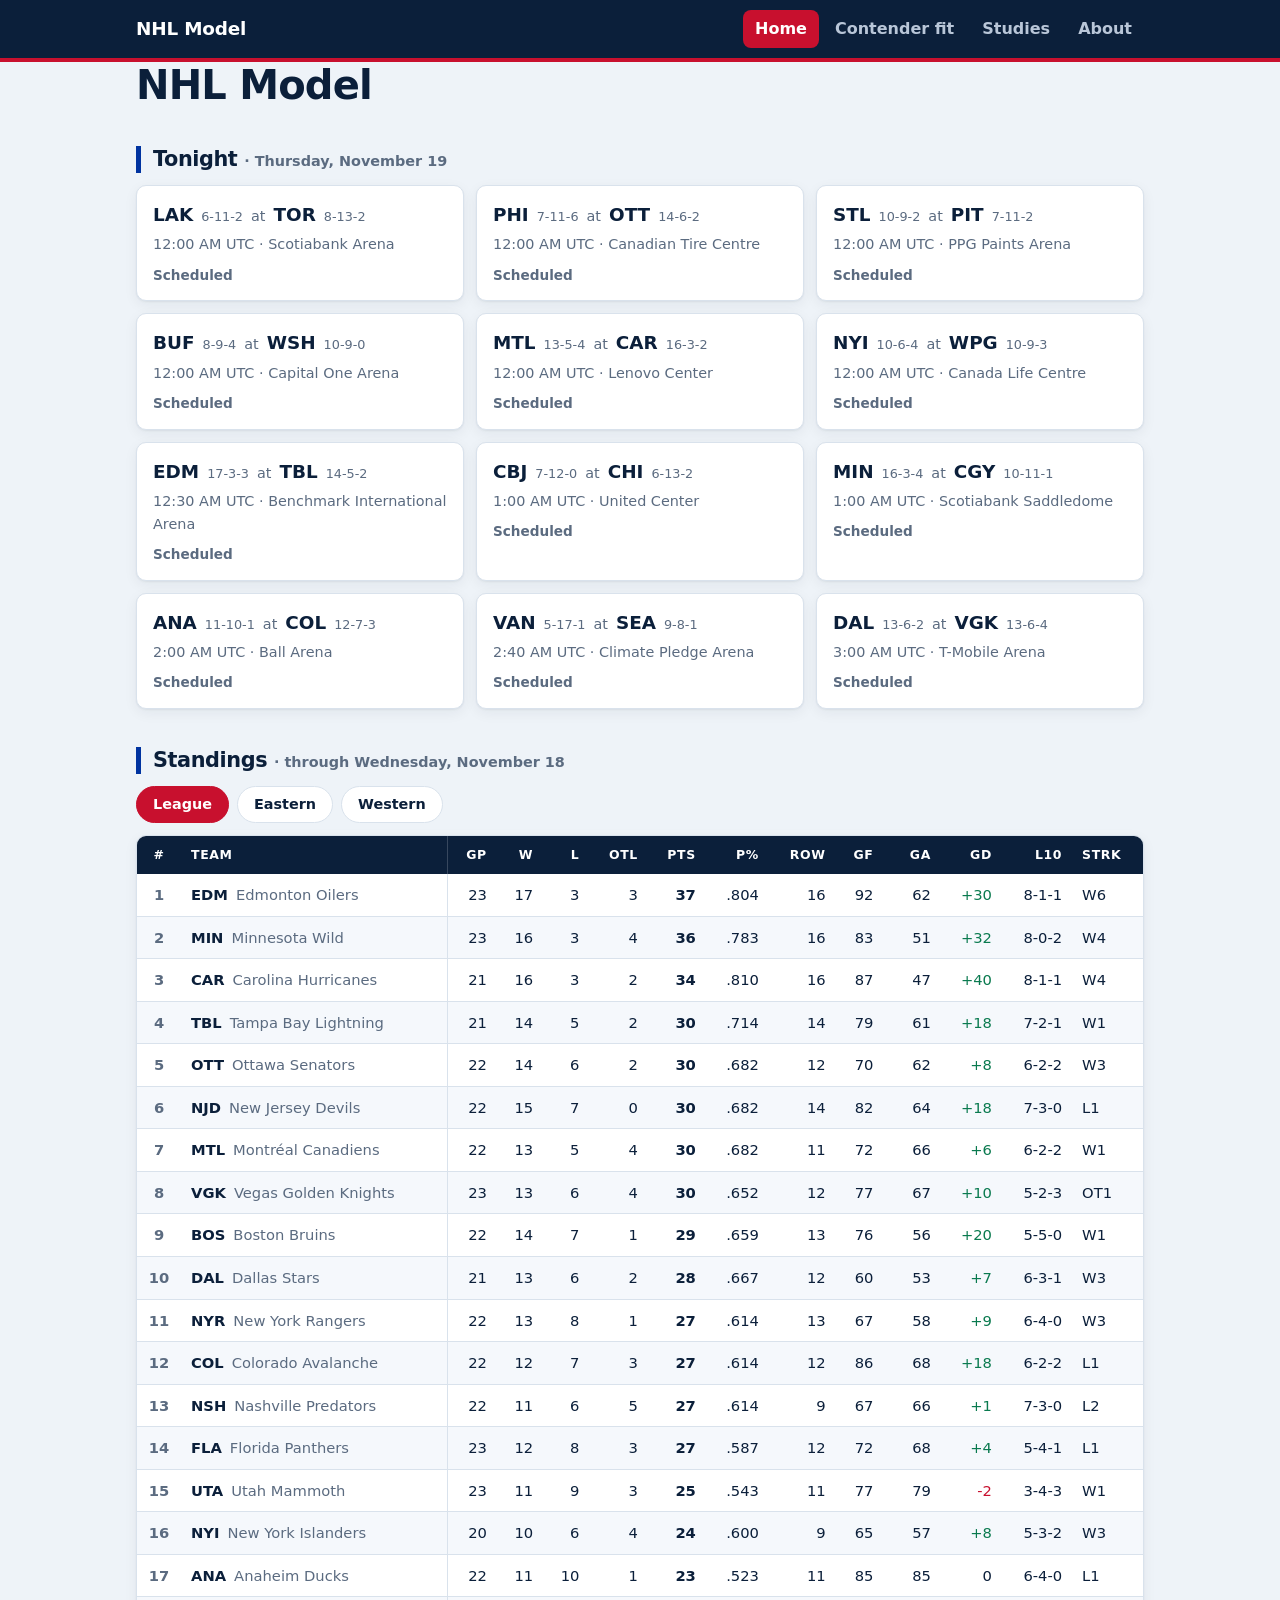
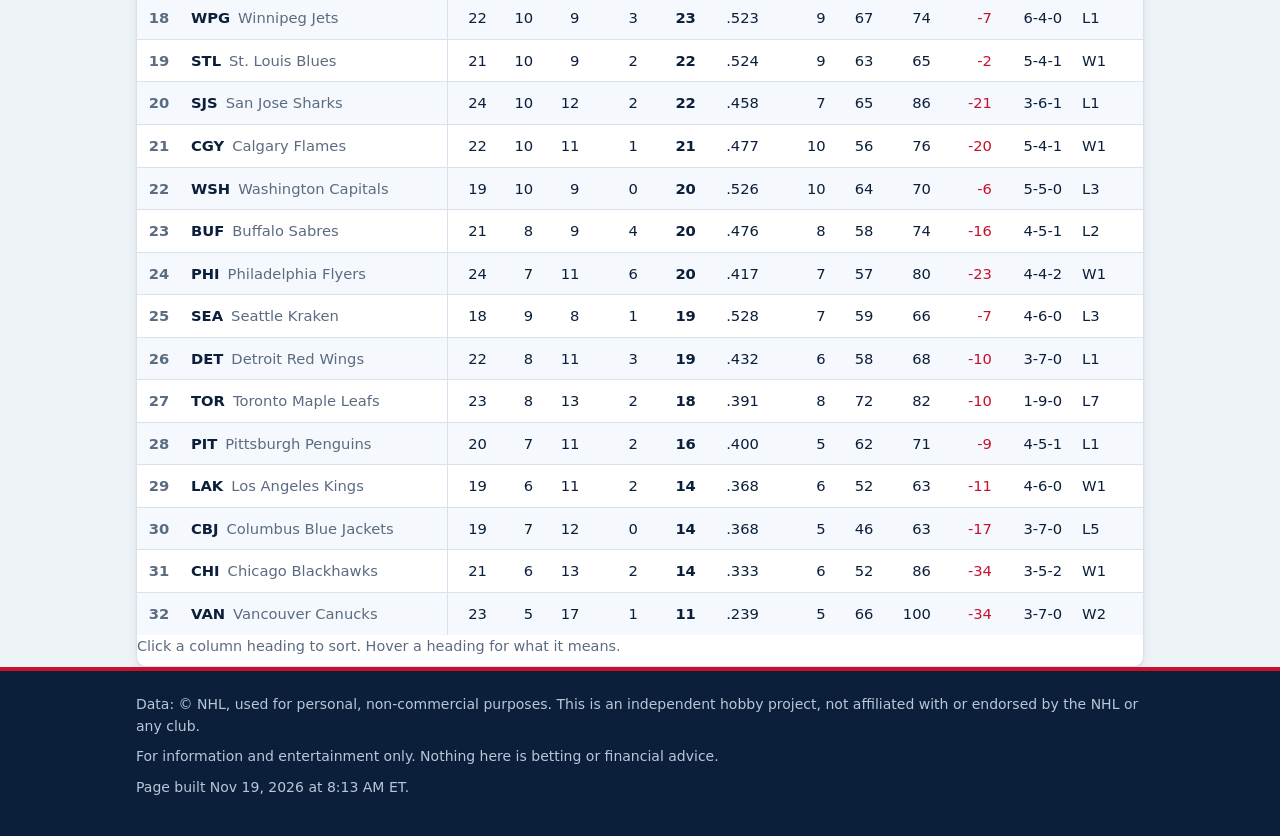
==== docs/index.html @ 43324e21 "Daily update 2026-11-19: standings, games, contender fit and breakouts" ====
<!doctype html>
<html lang="en">
<head>
<meta charset="utf-8">
<meta name="viewport" content="width=device-width, initial-scale=1">
<meta name="theme-color" content="#0b1f3a">
<meta name="color-scheme" content="light">
<title>NHL Model</title>
<meta name="description" content="Independent hockey analytics: who is really good, who is likely to miss the playoffs, and how teams change over a season.">
<link rel="icon" href="data:image/svg+xml,<svg xmlns='http://www.w3.org/2000/svg' viewBox='0 0 100 100'><text y='.9em' font-size='90'>🏒</text></svg>">
<link rel="stylesheet" href="style.css?v=53537484">
</head>
<body>
<header class="site-header">
  <div class="wrap">
    <a class="brand" href="index.html">NHL Model</a>
    <nav><a href="index.html" aria-current="page">Home</a><a href="contender-fit.html">Contender fit</a><a href="studies.html">Studies</a><a href="about.html">About</a></nav>
  </div>
</header>
<main class="wrap">

<h1>NHL Model</h1>

<h2>Tonight <span class="note">&middot; Thursday, November 19</span></h2>
<ul class="games">
    <li class="game">
      <div class="matchup">
        <span>LAK</span> <span class="rec">6-11-2</span>
        <span class="at">at</span>
        <span>TOR</span> <span class="rec">8-13-2</span>
      </div>
      <div class="meta"><time datetime="2026-11-20T00:00:00Z" data-local>7:00 PM ET</time> &middot; Scotiabank Arena</div>
      <div class="status">Scheduled</div>
    </li>
    <li class="game">
      <div class="matchup">
        <span>PHI</span> <span class="rec">7-11-6</span>
        <span class="at">at</span>
        <span>OTT</span> <span class="rec">14-6-2</span>
      </div>
      <div class="meta"><time datetime="2026-11-20T00:00:00Z" data-local>7:00 PM ET</time> &middot; Canadian Tire Centre</div>
      <div class="status">Scheduled</div>
    </li>
    <li class="game">
      <div class="matchup">
        <span>STL</span> <span class="rec">10-9-2</span>
        <span class="at">at</span>
        <span>PIT</span> <span class="rec">7-11-2</span>
      </div>
      <div class="meta"><time datetime="2026-11-20T00:00:00Z" data-local>7:00 PM ET</time> &middot; PPG Paints Arena</div>
      <div class="status">Scheduled</div>
    </li>
    <li class="game">
      <div class="matchup">
        <span>BUF</span> <span class="rec">8-9-4</span>
        <span class="at">at</span>
        <span>WSH</span> <span class="rec">10-9-0</span>
      </div>
      <div class="meta"><time datetime="2026-11-20T00:00:00Z" data-local>7:00 PM ET</time> &middot; Capital One Arena</div>
      <div class="status">Scheduled</div>
    </li>
    <li class="game">
      <div class="matchup">
        <span>MTL</span> <span class="rec">13-5-4</span>
        <span class="at">at</span>
        <span>CAR</span> <span class="rec">16-3-2</span>
      </div>
      <div class="meta"><time datetime="2026-11-20T00:00:00Z" data-local>7:00 PM ET</time> &middot; Lenovo Center</div>
      <div class="status">Scheduled</div>
    </li>
    <li class="game">
      <div class="matchup">
        <span>NYI</span> <span class="rec">10-6-4</span>
        <span class="at">at</span>
        <span>WPG</span> <span class="rec">10-9-3</span>
      </div>
      <div class="meta"><time datetime="2026-11-20T00:00:00Z" data-local>7:00 PM ET</time> &middot; Canada Life Centre</div>
      <div class="status">Scheduled</div>
    </li>
    <li class="game">
      <div class="matchup">
        <span>EDM</span> <span class="rec">17-3-3</span>
        <span class="at">at</span>
        <span>TBL</span> <span class="rec">14-5-2</span>
      </div>
      <div class="meta"><time datetime="2026-11-20T00:30:00Z" data-local>7:30 PM ET</time> &middot; Benchmark International Arena</div>
      <div class="status">Scheduled</div>
    </li>
    <li class="game">
      <div class="matchup">
        <span>CBJ</span> <span class="rec">7-12-0</span>
        <span class="at">at</span>
        <span>CHI</span> <span class="rec">6-13-2</span>
      </div>
      <div class="meta"><time datetime="2026-11-20T01:00:00Z" data-local>8:00 PM ET</time> &middot; United Center</div>
      <div class="status">Scheduled</div>
    </li>
    <li class="game">
      <div class="matchup">
        <span>MIN</span> <span class="rec">16-3-4</span>
        <span class="at">at</span>
        <span>CGY</span> <span class="rec">10-11-1</span>
      </div>
      <div class="meta"><time datetime="2026-11-20T01:00:00Z" data-local>8:00 PM ET</time> &middot; Scotiabank Saddledome</div>
      <div class="status">Scheduled</div>
    </li>
    <li class="game">
      <div class="matchup">
        <span>ANA</span> <span class="rec">11-10-1</span>
        <span class="at">at</span>
        <span>COL</span> <span class="rec">12-7-3</span>
      </div>
      <div class="meta"><time datetime="2026-11-20T02:00:00Z" data-local>9:00 PM ET</time> &middot; Ball Arena</div>
      <div class="status">Scheduled</div>
    </li>
    <li class="game">
      <div class="matchup">
        <span>VAN</span> <span class="rec">5-17-1</span>
        <span class="at">at</span>
        <span>SEA</span> <span class="rec">9-8-1</span>
      </div>
      <div class="meta"><time datetime="2026-11-20T02:40:00Z" data-local>9:40 PM ET</time> &middot; Climate Pledge Arena</div>
      <div class="status">Scheduled</div>
    </li>
    <li class="game">
      <div class="matchup">
        <span>DAL</span> <span class="rec">13-6-2</span>
        <span class="at">at</span>
        <span>VGK</span> <span class="rec">13-6-4</span>
      </div>
      <div class="meta"><time datetime="2026-11-20T03:00:00Z" data-local>10:00 PM ET</time> &middot; T-Mobile Arena</div>
      <div class="status">Scheduled</div>
    </li>
</ul>

<h2>Standings <span class="note">&middot; through Wednesday, November 18</span></h2>
<div class="chips" data-filter-group="standings" role="group" aria-label="Filter standings">
  <button type="button" data-filter="all" aria-pressed="true">League</button>
  <button type="button" data-filter="Eastern" aria-pressed="false">Eastern</button>
  <button type="button" data-filter="Western" aria-pressed="false">Western</button>
</div>
<div class="table-wrap">
<table class="sortable ranked" id="standings">
<caption class="note" style="text-align:left;padding:0 0 8px;caption-side:bottom">Click a column heading to sort. Hover a heading for what it means.</caption>
<thead><tr><th class="" data-sort="num" data-first="ascending" title="Rank in the league (by points)" scope="col"><button type="button">#</button></th><th class="left" data-sort="text" data-first="ascending" title="Team" scope="col"><button type="button">Team</button></th><th class="" data-sort="num" title="Games played" scope="col"><button type="button">GP</button></th><th class="" data-sort="num" title="Wins" scope="col"><button type="button">W</button></th><th class="" data-sort="num" title="Regulation losses" scope="col"><button type="button">L</button></th><th class="" data-sort="num" title="Overtime / shootout losses" scope="col"><button type="button">OTL</button></th><th class="" data-sort="num" title="Points" scope="col"><button type="button">PTS</button></th><th class="" data-sort="num" title="Points percentage: points won out of points available" scope="col"><button type="button">P%</button></th><th class="" data-sort="num" title="Regulation + overtime wins (first tiebreaker after points)" scope="col"><button type="button">ROW</button></th><th class="" data-sort="num" title="Goals for" scope="col"><button type="button">GF</button></th><th class="" data-sort="num" data-first="ascending" title="Goals against" scope="col"><button type="button">GA</button></th><th class="" data-sort="num" title="Goal difference" scope="col"><button type="button">GD</button></th><th class="" data-sort="num" title="Record in the last 10 games (W-L-OTL)" scope="col"><button type="button">L10</button></th><th class="left" data-sort="text" title="Current streak (W = winning, L = losing, OTL = overtime losses)" scope="col"><button type="button">STRK</button></th></tr></thead>
<tbody>
<tr data-conf="Western"><td data-v="1">1</td><td class="team left" data-v="Edmonton Oilers">EDM<span class="full">Edmonton Oilers</span></td><td data-v="23">23</td><td data-v="17">17</td><td data-v="3">3</td><td data-v="3">3</td><td class="pts" data-v="37">37</td><td data-v="0.804">.804</td><td data-v="16">16</td><td data-v="92">92</td><td data-v="62">62</td><td class="pos" data-v="30">+30</td><td data-v="8">8-1-1</td><td class="left" data-v="">W6</td></tr>
<tr data-conf="Western"><td data-v="2">2</td><td class="team left" data-v="Minnesota Wild">MIN<span class="full">Minnesota Wild</span></td><td data-v="23">23</td><td data-v="16">16</td><td data-v="3">3</td><td data-v="4">4</td><td class="pts" data-v="36">36</td><td data-v="0.783">.783</td><td data-v="16">16</td><td data-v="83">83</td><td data-v="51">51</td><td class="pos" data-v="32">+32</td><td data-v="8">8-0-2</td><td class="left" data-v="">W4</td></tr>
<tr data-conf="Eastern"><td data-v="3">3</td><td class="team left" data-v="Carolina Hurricanes">CAR<span class="full">Carolina Hurricanes</span></td><td data-v="21">21</td><td data-v="16">16</td><td data-v="3">3</td><td data-v="2">2</td><td class="pts" data-v="34">34</td><td data-v="0.81">.810</td><td data-v="16">16</td><td data-v="87">87</td><td data-v="47">47</td><td class="pos" data-v="40">+40</td><td data-v="8">8-1-1</td><td class="left" data-v="">W4</td></tr>
<tr data-conf="Eastern"><td data-v="4">4</td><td class="team left" data-v="Tampa Bay Lightning">TBL<span class="full">Tampa Bay Lightning</span></td><td data-v="21">21</td><td data-v="14">14</td><td data-v="5">5</td><td data-v="2">2</td><td class="pts" data-v="30">30</td><td data-v="0.714">.714</td><td data-v="14">14</td><td data-v="79">79</td><td data-v="61">61</td><td class="pos" data-v="18">+18</td><td data-v="7">7-2-1</td><td class="left" data-v="">W1</td></tr>
<tr data-conf="Eastern"><td data-v="5">5</td><td class="team left" data-v="Ottawa Senators">OTT<span class="full">Ottawa Senators</span></td><td data-v="22">22</td><td data-v="14">14</td><td data-v="6">6</td><td data-v="2">2</td><td class="pts" data-v="30">30</td><td data-v="0.682">.682</td><td data-v="12">12</td><td data-v="70">70</td><td data-v="62">62</td><td class="pos" data-v="8">+8</td><td data-v="6">6-2-2</td><td class="left" data-v="">W3</td></tr>
<tr data-conf="Eastern"><td data-v="6">6</td><td class="team left" data-v="New Jersey Devils">NJD<span class="full">New Jersey Devils</span></td><td data-v="22">22</td><td data-v="15">15</td><td data-v="7">7</td><td data-v="0">0</td><td class="pts" data-v="30">30</td><td data-v="0.682">.682</td><td data-v="14">14</td><td data-v="82">82</td><td data-v="64">64</td><td class="pos" data-v="18">+18</td><td data-v="7">7-3-0</td><td class="left" data-v="">L1</td></tr>
<tr data-conf="Eastern"><td data-v="7">7</td><td class="team left" data-v="Montréal Canadiens">MTL<span class="full">Montréal Canadiens</span></td><td data-v="22">22</td><td data-v="13">13</td><td data-v="5">5</td><td data-v="4">4</td><td class="pts" data-v="30">30</td><td data-v="0.682">.682</td><td data-v="11">11</td><td data-v="72">72</td><td data-v="66">66</td><td class="pos" data-v="6">+6</td><td data-v="6">6-2-2</td><td class="left" data-v="">W1</td></tr>
<tr data-conf="Western"><td data-v="8">8</td><td class="team left" data-v="Vegas Golden Knights">VGK<span class="full">Vegas Golden Knights</span></td><td data-v="23">23</td><td data-v="13">13</td><td data-v="6">6</td><td data-v="4">4</td><td class="pts" data-v="30">30</td><td data-v="0.652">.652</td><td data-v="12">12</td><td data-v="77">77</td><td data-v="67">67</td><td class="pos" data-v="10">+10</td><td data-v="5">5-2-3</td><td class="left" data-v="">OT1</td></tr>
<tr data-conf="Eastern"><td data-v="9">9</td><td class="team left" data-v="Boston Bruins">BOS<span class="full">Boston Bruins</span></td><td data-v="22">22</td><td data-v="14">14</td><td data-v="7">7</td><td data-v="1">1</td><td class="pts" data-v="29">29</td><td data-v="0.659">.659</td><td data-v="13">13</td><td data-v="76">76</td><td data-v="56">56</td><td class="pos" data-v="20">+20</td><td data-v="5">5-5-0</td><td class="left" data-v="">W1</td></tr>
<tr data-conf="Western"><td data-v="10">10</td><td class="team left" data-v="Dallas Stars">DAL<span class="full">Dallas Stars</span></td><td data-v="21">21</td><td data-v="13">13</td><td data-v="6">6</td><td data-v="2">2</td><td class="pts" data-v="28">28</td><td data-v="0.667">.667</td><td data-v="12">12</td><td data-v="60">60</td><td data-v="53">53</td><td class="pos" data-v="7">+7</td><td data-v="6">6-3-1</td><td class="left" data-v="">W3</td></tr>
<tr data-conf="Eastern"><td data-v="11">11</td><td class="team left" data-v="New York Rangers">NYR<span class="full">New York Rangers</span></td><td data-v="22">22</td><td data-v="13">13</td><td data-v="8">8</td><td data-v="1">1</td><td class="pts" data-v="27">27</td><td data-v="0.614">.614</td><td data-v="13">13</td><td data-v="67">67</td><td data-v="58">58</td><td class="pos" data-v="9">+9</td><td data-v="6">6-4-0</td><td class="left" data-v="">W3</td></tr>
<tr data-conf="Western"><td data-v="12">12</td><td class="team left" data-v="Colorado Avalanche">COL<span class="full">Colorado Avalanche</span></td><td data-v="22">22</td><td data-v="12">12</td><td data-v="7">7</td><td data-v="3">3</td><td class="pts" data-v="27">27</td><td data-v="0.614">.614</td><td data-v="12">12</td><td data-v="86">86</td><td data-v="68">68</td><td class="pos" data-v="18">+18</td><td data-v="6">6-2-2</td><td class="left" data-v="">L1</td></tr>
<tr data-conf="Western"><td data-v="13">13</td><td class="team left" data-v="Nashville Predators">NSH<span class="full">Nashville Predators</span></td><td data-v="22">22</td><td data-v="11">11</td><td data-v="6">6</td><td data-v="5">5</td><td class="pts" data-v="27">27</td><td data-v="0.614">.614</td><td data-v="9">9</td><td data-v="67">67</td><td data-v="66">66</td><td class="pos" data-v="1">+1</td><td data-v="7">7-3-0</td><td class="left" data-v="">L2</td></tr>
<tr data-conf="Eastern"><td data-v="14">14</td><td class="team left" data-v="Florida Panthers">FLA<span class="full">Florida Panthers</span></td><td data-v="23">23</td><td data-v="12">12</td><td data-v="8">8</td><td data-v="3">3</td><td class="pts" data-v="27">27</td><td data-v="0.587">.587</td><td data-v="12">12</td><td data-v="72">72</td><td data-v="68">68</td><td class="pos" data-v="4">+4</td><td data-v="5">5-4-1</td><td class="left" data-v="">L1</td></tr>
<tr data-conf="Western"><td data-v="15">15</td><td class="team left" data-v="Utah Mammoth">UTA<span class="full">Utah Mammoth</span></td><td data-v="23">23</td><td data-v="11">11</td><td data-v="9">9</td><td data-v="3">3</td><td class="pts" data-v="25">25</td><td data-v="0.543">.543</td><td data-v="11">11</td><td data-v="77">77</td><td data-v="79">79</td><td class="neg" data-v="-2">-2</td><td data-v="3">3-4-3</td><td class="left" data-v="">W1</td></tr>
<tr data-conf="Eastern"><td data-v="16">16</td><td class="team left" data-v="New York Islanders">NYI<span class="full">New York Islanders</span></td><td data-v="20">20</td><td data-v="10">10</td><td data-v="6">6</td><td data-v="4">4</td><td class="pts" data-v="24">24</td><td data-v="0.6">.600</td><td data-v="9">9</td><td data-v="65">65</td><td data-v="57">57</td><td class="pos" data-v="8">+8</td><td data-v="5">5-3-2</td><td class="left" data-v="">W3</td></tr>
<tr data-conf="Western"><td data-v="17">17</td><td class="team left" data-v="Anaheim Ducks">ANA<span class="full">Anaheim Ducks</span></td><td data-v="22">22</td><td data-v="11">11</td><td data-v="10">10</td><td data-v="1">1</td><td class="pts" data-v="23">23</td><td data-v="0.523">.523</td><td data-v="11">11</td><td data-v="85">85</td><td data-v="85">85</td><td class="" data-v="0">0</td><td data-v="6">6-4-0</td><td class="left" data-v="">L1</td></tr>
<tr data-conf="Western"><td data-v="18">18</td><td class="team left" data-v="Winnipeg Jets">WPG<span class="full">Winnipeg Jets</span></td><td data-v="22">22</td><td data-v="10">10</td><td data-v="9">9</td><td data-v="3">3</td><td class="pts" data-v="23">23</td><td data-v="0.523">.523</td><td data-v="9">9</td><td data-v="67">67</td><td data-v="74">74</td><td class="neg" data-v="-7">-7</td><td data-v="6">6-4-0</td><td class="left" data-v="">L1</td></tr>
<tr data-conf="Western"><td data-v="19">19</td><td class="team left" data-v="St. Louis Blues">STL<span class="full">St. Louis Blues</span></td><td data-v="21">21</td><td data-v="10">10</td><td data-v="9">9</td><td data-v="2">2</td><td class="pts" data-v="22">22</td><td data-v="0.524">.524</td><td data-v="9">9</td><td data-v="63">63</td><td data-v="65">65</td><td class="neg" data-v="-2">-2</td><td data-v="5">5-4-1</td><td class="left" data-v="">W1</td></tr>
<tr data-conf="Western"><td data-v="20">20</td><td class="team left" data-v="San Jose Sharks">SJS<span class="full">San Jose Sharks</span></td><td data-v="24">24</td><td data-v="10">10</td><td data-v="12">12</td><td data-v="2">2</td><td class="pts" data-v="22">22</td><td data-v="0.458">.458</td><td data-v="7">7</td><td data-v="65">65</td><td data-v="86">86</td><td class="neg" data-v="-21">-21</td><td data-v="3">3-6-1</td><td class="left" data-v="">L1</td></tr>
<tr data-conf="Western"><td data-v="21">21</td><td class="team left" data-v="Calgary Flames">CGY<span class="full">Calgary Flames</span></td><td data-v="22">22</td><td data-v="10">10</td><td data-v="11">11</td><td data-v="1">1</td><td class="pts" data-v="21">21</td><td data-v="0.477">.477</td><td data-v="10">10</td><td data-v="56">56</td><td data-v="76">76</td><td class="neg" data-v="-20">-20</td><td data-v="5">5-4-1</td><td class="left" data-v="">W1</td></tr>
<tr data-conf="Eastern"><td data-v="22">22</td><td class="team left" data-v="Washington Capitals">WSH<span class="full">Washington Capitals</span></td><td data-v="19">19</td><td data-v="10">10</td><td data-v="9">9</td><td data-v="0">0</td><td class="pts" data-v="20">20</td><td data-v="0.526">.526</td><td data-v="10">10</td><td data-v="64">64</td><td data-v="70">70</td><td class="neg" data-v="-6">-6</td><td data-v="5">5-5-0</td><td class="left" data-v="">L3</td></tr>
<tr data-conf="Eastern"><td data-v="23">23</td><td class="team left" data-v="Buffalo Sabres">BUF<span class="full">Buffalo Sabres</span></td><td data-v="21">21</td><td data-v="8">8</td><td data-v="9">9</td><td data-v="4">4</td><td class="pts" data-v="20">20</td><td data-v="0.476">.476</td><td data-v="8">8</td><td data-v="58">58</td><td data-v="74">74</td><td class="neg" data-v="-16">-16</td><td data-v="4">4-5-1</td><td class="left" data-v="">L2</td></tr>
<tr data-conf="Eastern"><td data-v="24">24</td><td class="team left" data-v="Philadelphia Flyers">PHI<span class="full">Philadelphia Flyers</span></td><td data-v="24">24</td><td data-v="7">7</td><td data-v="11">11</td><td data-v="6">6</td><td class="pts" data-v="20">20</td><td data-v="0.417">.417</td><td data-v="7">7</td><td data-v="57">57</td><td data-v="80">80</td><td class="neg" data-v="-23">-23</td><td data-v="4">4-4-2</td><td class="left" data-v="">W1</td></tr>
<tr data-conf="Western"><td data-v="25">25</td><td class="team left" data-v="Seattle Kraken">SEA<span class="full">Seattle Kraken</span></td><td data-v="18">18</td><td data-v="9">9</td><td data-v="8">8</td><td data-v="1">1</td><td class="pts" data-v="19">19</td><td data-v="0.528">.528</td><td data-v="7">7</td><td data-v="59">59</td><td data-v="66">66</td><td class="neg" data-v="-7">-7</td><td data-v="4">4-6-0</td><td class="left" data-v="">L3</td></tr>
<tr data-conf="Eastern"><td data-v="26">26</td><td class="team left" data-v="Detroit Red Wings">DET<span class="full">Detroit Red Wings</span></td><td data-v="22">22</td><td data-v="8">8</td><td data-v="11">11</td><td data-v="3">3</td><td class="pts" data-v="19">19</td><td data-v="0.432">.432</td><td data-v="6">6</td><td data-v="58">58</td><td data-v="68">68</td><td class="neg" data-v="-10">-10</td><td data-v="3">3-7-0</td><td class="left" data-v="">L1</td></tr>
<tr data-conf="Eastern"><td data-v="27">27</td><td class="team left" data-v="Toronto Maple Leafs">TOR<span class="full">Toronto Maple Leafs</span></td><td data-v="23">23</td><td data-v="8">8</td><td data-v="13">13</td><td data-v="2">2</td><td class="pts" data-v="18">18</td><td data-v="0.391">.391</td><td data-v="8">8</td><td data-v="72">72</td><td data-v="82">82</td><td class="neg" data-v="-10">-10</td><td data-v="1">1-9-0</td><td class="left" data-v="">L7</td></tr>
<tr data-conf="Eastern"><td data-v="28">28</td><td class="team left" data-v="Pittsburgh Penguins">PIT<span class="full">Pittsburgh Penguins</span></td><td data-v="20">20</td><td data-v="7">7</td><td data-v="11">11</td><td data-v="2">2</td><td class="pts" data-v="16">16</td><td data-v="0.4">.400</td><td data-v="5">5</td><td data-v="62">62</td><td data-v="71">71</td><td class="neg" data-v="-9">-9</td><td data-v="4">4-5-1</td><td class="left" data-v="">L1</td></tr>
<tr data-conf="Western"><td data-v="29">29</td><td class="team left" data-v="Los Angeles Kings">LAK<span class="full">Los Angeles Kings</span></td><td data-v="19">19</td><td data-v="6">6</td><td data-v="11">11</td><td data-v="2">2</td><td class="pts" data-v="14">14</td><td data-v="0.368">.368</td><td data-v="6">6</td><td data-v="52">52</td><td data-v="63">63</td><td class="neg" data-v="-11">-11</td><td data-v="4">4-6-0</td><td class="left" data-v="">W1</td></tr>
<tr data-conf="Eastern"><td data-v="30">30</td><td class="team left" data-v="Columbus Blue Jackets">CBJ<span class="full">Columbus Blue Jackets</span></td><td data-v="19">19</td><td data-v="7">7</td><td data-v="12">12</td><td data-v="0">0</td><td class="pts" data-v="14">14</td><td data-v="0.368">.368</td><td data-v="5">5</td><td data-v="46">46</td><td data-v="63">63</td><td class="neg" data-v="-17">-17</td><td data-v="3">3-7-0</td><td class="left" data-v="">L5</td></tr>
<tr data-conf="Western"><td data-v="31">31</td><td class="team left" data-v="Chicago Blackhawks">CHI<span class="full">Chicago Blackhawks</span></td><td data-v="21">21</td><td data-v="6">6</td><td data-v="13">13</td><td data-v="2">2</td><td class="pts" data-v="14">14</td><td data-v="0.333">.333</td><td data-v="6">6</td><td data-v="52">52</td><td data-v="86">86</td><td class="neg" data-v="-34">-34</td><td data-v="3">3-5-2</td><td class="left" data-v="">W1</td></tr>
<tr data-conf="Western"><td data-v="32">32</td><td class="team left" data-v="Vancouver Canucks">VAN<span class="full">Vancouver Canucks</span></td><td data-v="23">23</td><td data-v="5">5</td><td data-v="17">17</td><td data-v="1">1</td><td class="pts" data-v="11">11</td><td data-v="0.239">.239</td><td data-v="5">5</td><td data-v="66">66</td><td data-v="100">100</td><td class="neg" data-v="-34">-34</td><td data-v="3">3-7-0</td><td class="left" data-v="">W2</td></tr>
</tbody>
</table>
</div>

</main>
<footer class="site-footer">
  <div class="wrap">
    <p>Data: &copy; NHL, used for personal, non-commercial purposes. This is an independent hobby project, not affiliated with or endorsed by the NHL or any club.</p>
    <p>For information and entertainment only. Nothing here is betting or financial advice.</p>
    <p>Page built Nov 19, 2026 at 8:13 AM ET.</p>
  </div>
</footer>
<script src="site.js?v=53537484"></script>
</body>
</html>
---- docs/style.css ----
/* style.css - how the site looks ("Rink": ice white, navy and goal-line red).
   Every colour is set once in the first block; change a value there to restyle the whole site. */

:root {
  /* the rink */
  --ice: #eef3f8;            /* page background */
  --board: #ffffff;          /* cards and tables */
  --zebra: #f5f8fc;          /* every other table row */
  --navy: #0b1f3a;           /* header, footer, table headings, main text */
  --red: #c8102e;            /* goal-line red: menu, buttons, live games */
  --red-soft: #fde8eb;
  --blue: #0033a0;           /* blue-line blue: links, section markers, highlighted data */
  --blue-soft: #e5ecf9;
  --text: #0b1f3a;
  --muted: #5b6b80;
  --line: #d9e2ec;
  --on-navy: #ffffff;
  --on-navy-muted: #b9c6d8;
  --pos: #0a7a4f;
  --neg: #c8102e;

  --radius: 10px;
  --shadow: 0 1px 2px rgba(11, 31, 58, .06), 0 4px 14px rgba(11, 31, 58, .06);
  --font: "Segoe UI Variable Text", "Segoe UI", system-ui, -apple-system, "Helvetica Neue", Roboto, Arial, sans-serif;
  --font-head: "Segoe UI Variable Display", "Segoe UI", system-ui, -apple-system, "Helvetica Neue", Roboto, Arial, sans-serif;
  color-scheme: light;
}

* { box-sizing: border-box; }

body {
  margin: 0;
  background: var(--ice);
  color: var(--text);
  font: 16px/1.6 var(--font);
}

.wrap { max-width: 1040px; margin: 0 auto; padding: 0 16px; }

a { color: var(--blue); text-underline-offset: 2px; }
a:hover { color: var(--red); }

/* ---------- header and footer ---------- */
.site-header { background: var(--navy); border-bottom: 4px solid var(--red); }
.site-header .wrap { display: flex; align-items: center; justify-content: space-between; gap: 16px; min-height: 58px; }
.brand { font-family: var(--font-head); font-weight: 800; font-size: 1.15rem; color: var(--on-navy); text-decoration: none; letter-spacing: -0.01em; }
.brand:hover { color: var(--on-navy); }
nav { display: flex; gap: 4px; }
nav a { padding: 6px 12px; border-radius: 8px; color: var(--on-navy-muted); text-decoration: none; font-weight: 600; }
nav a:hover { background: rgba(255, 255, 255, .08); color: var(--on-navy); }
nav a[aria-current="page"] { background: var(--red); color: #fff; }

main { padding-top: 28px; padding-bottom: 48px; }

.site-footer { background: var(--navy); color: var(--on-navy-muted); border-top: 4px solid var(--red); font-size: 0.875rem; }
.site-footer .wrap { padding-top: 22px; padding-bottom: 30px; }
.site-footer p { margin: 0 0 8px; }
.site-footer a { color: var(--on-navy); }

/* ---------- text ---------- */
h1, h2, h3 { font-family: var(--font-head); color: var(--navy); letter-spacing: -0.02em; }
h1 { font-size: clamp(1.8rem, 4.5vw, 2.5rem); font-weight: 800; line-height: 1.15; margin: 0 0 8px; }
h2 { font-size: 1.3rem; font-weight: 700; margin: 38px 0 12px; padding-left: 12px; border-left: 5px solid var(--blue); line-height: 1.3; }
h2 .note { font-family: var(--font); letter-spacing: 0; font-weight: 600; }
h3 { font-weight: 700; }
.note { color: var(--muted); font-size: 0.9rem; }
.stamp { color: var(--muted); font-size: 0.85rem; margin: 6px 0 0; }

/* ---------- tonight's games ---------- */
.games { list-style: none; margin: 0; padding: 0; display: grid; gap: 12px; grid-template-columns: repeat(auto-fill, minmax(260px, 1fr)); }
.game { background: var(--board); border: 1px solid var(--line); border-radius: var(--radius); box-shadow: var(--shadow); padding: 14px 16px; }
.matchup { display: flex; align-items: baseline; gap: 8px; font-family: var(--font-head); font-weight: 800; font-size: 1.15rem; color: var(--navy); }
.matchup .at { color: var(--muted); font-weight: 400; font-size: 0.9rem; }
.matchup .rec { color: var(--muted); font-weight: 400; font-size: 0.8rem; }
.game .meta { color: var(--muted); font-size: 0.9rem; margin-top: 4px; }
.game .status { margin-top: 8px; font-size: 0.85rem; font-weight: 700; color: var(--muted); }
.game .status.live { color: var(--red); }

/* ---------- filter buttons (League / Eastern / Western) ---------- */
.chips { display: flex; gap: 8px; margin: 0 0 12px; flex-wrap: wrap; }
.chips button {
  font: inherit; font-size: 0.9rem; font-weight: 600; padding: 6px 16px; border-radius: 999px; cursor: pointer;
  border: 1px solid var(--line); background: var(--board); color: var(--navy);
}
.chips button:hover { border-color: var(--navy); }
.chips button[aria-pressed="true"] { background: var(--red); border-color: var(--red); color: #fff; }

/* ---------- tables ---------- */
.table-wrap { overflow-x: auto; border: 1px solid var(--line); border-radius: var(--radius); background: var(--board); box-shadow: var(--shadow); }
table { border-collapse: separate; border-spacing: 0; width: 100%; font-variant-numeric: tabular-nums; font-size: 0.92rem; }
th, td { padding: 9px 10px; text-align: right; white-space: nowrap; border-bottom: 1px solid var(--line); background: var(--board); }
tbody tr:nth-child(even) td { background: var(--zebra); }
tbody tr:last-child td { border-bottom: 0; }
th { background: var(--navy); color: var(--on-navy); font-weight: 700; font-size: 0.78rem; text-transform: uppercase; letter-spacing: 0.05em; border-bottom: 0; }
th.left, td.left { text-align: left; }
th button {
  font: inherit; color: inherit; text-transform: inherit; letter-spacing: inherit;
  background: none; border: 0; padding: 0; cursor: pointer;
}
th button:hover { color: #ffb3be; }
th[aria-sort] { box-shadow: inset 0 -3px 0 var(--red); }
th[aria-sort="ascending"] button::after { content: " \25B2"; font-size: 0.65em; }
th[aria-sort="descending"] button::after { content: " \25BC"; font-size: 0.65em; }
th:first-child, td:first-child { position: sticky; left: 0; z-index: 1; }
/* tables with a "#" rank column: the rank is narrow and centred, and on a phone both the rank and the team stay put
   while the rest of the table scrolls sideways */
table.ranked th:first-child, table.ranked td:first-child { width: 2.75rem; min-width: 2.75rem; padding-left: 4px; padding-right: 4px; text-align: center; }
table.ranked td:first-child { color: var(--muted); font-weight: 700; }
table.ranked th:nth-child(2), table.ranked td:nth-child(2) { position: sticky; left: 2.75rem; z-index: 1; box-shadow: inset -1px 0 0 var(--line); }
table.ranked th:nth-child(2) { box-shadow: inset -1px 0 0 rgba(255, 255, 255, .18); }
td.team { font-weight: 700; }
td.team .full { display: none; font-weight: 400; color: var(--muted); margin-left: 8px; }
@media (min-width: 720px) { td.team .full { display: inline; } }
td.pts { font-weight: 800; }
.pos { color: var(--pos); }
.neg { color: var(--neg); }

/* ---------- team lists on the research pages ---------- */
td.who { text-align: left; white-space: normal; min-width: 210px; }
td.who strong { display: block; color: var(--navy); }
td.who .why { display: block; font-weight: 400; color: var(--muted); font-size: 0.8rem; line-height: 1.35; margin-top: 2px; }
tbody tr:nth-child(n) td.heat {
  background: color-mix(in srgb, var(--blue) calc(var(--p) * 0.45%), var(--board));
  text-align: center;
}

/* rule rows that open a list of today's teams (Contender fit) */
tr.rule-row { cursor: pointer; }
tr.rule-row:hover td { background: var(--blue-soft); }
table.rules th { white-space: normal; vertical-align: bottom; }
table.rules td.who { min-width: 250px; }
button.rule-toggle { font: inherit; font-weight: 700; color: var(--blue); background: none; border: 0; padding: 0; cursor: pointer; text-align: left; white-space: nowrap; }
button.rule-toggle::after { content: " \25BE"; font-size: 0.85em; }
button.rule-toggle[aria-expanded="true"]::after { content: " \25B4"; }
tr.rule-row.open td { background: var(--blue-soft); }
.js .rule-panel { display: none; }
.js .rule-panel.open { display: block; }
.rule-panel { margin-top: 14px; padding: 14px 16px; background: var(--board); border: 1px solid var(--line); border-left: 5px solid var(--blue); border-radius: var(--radius); box-shadow: var(--shadow); }
.rule-panel h3 { margin: 0 0 8px; font-size: 1.05rem; }
.rule-panel p { margin: 0 0 8px; }
.rule-panel .table-wrap { margin-bottom: 8px; box-shadow: none; }
.rk { color: var(--muted); font-size: 0.8em; }
tbody tr:nth-child(n) td.hit { background: var(--blue-soft); font-weight: 800; color: var(--blue); }

/* "What we found" lists */
dl.verdict { display: grid; grid-template-columns: max-content 1fr; gap: 12px 20px; margin: 0 0 20px; }
dl.verdict dt { font-weight: 700; color: var(--navy); }
dl.verdict dd { margin: 0; }

/* ---------- Studies and About ---------- */
.roadmap { list-style: none; padding: 0; margin: 0; display: grid; gap: 10px; }
.roadmap li { background: var(--board); border: 1px solid var(--line); border-left: 5px solid var(--navy); border-radius: var(--radius); box-shadow: var(--shadow); padding: 12px 16px; }
.roadmap li strong a { color: var(--navy); text-decoration: none; }
.roadmap li strong a:hover { color: var(--red); text-decoration: underline; }
.tag { display: inline-block; margin-left: 8px; padding: 1px 9px; border-radius: 999px; font-size: 0.72rem; font-weight: 700; text-transform: uppercase; letter-spacing: 0.04em; background: var(--blue-soft); color: var(--blue); vertical-align: middle; }
.tag.live { background: var(--red); color: #fff; }
dl.glossary { display: grid; grid-template-columns: max-content 1fr; gap: 6px 16px; margin: 0; }
dl.glossary dt { font-weight: 700; color: var(--navy); font-variant-numeric: tabular-nums; }
dl.glossary dd { margin: 0; color: var(--muted); }
.prose { max-width: 70ch; }

/* ---------- phones ---------- */
@media (max-width: 640px) {
  dl.verdict { grid-template-columns: 1fr; gap: 2px; }
  dl.verdict dd { margin-bottom: 12px; }
}
@media (max-width: 480px) {
  td.who { min-width: 150px; }
  th, td { padding: 8px 7px; }
  .brand { white-space: nowrap; font-size: 1.05rem; }
  nav a { padding: 6px 8px; font-size: 0.9rem; white-space: nowrap; }
  /* the menu goes on its own row so four links always fit */
  .site-header .wrap { flex-wrap: wrap; gap: 0 8px; padding-top: 10px; padding-bottom: 8px; min-height: 0; }
  nav { flex: 1 1 100%; justify-content: space-between; margin: 4px -8px 0; }
}

/* ---------- Zone time and chances: the rink drawing next to the definitions ---------- */
.measure { display: grid; grid-template-columns: 300px 1fr; gap: 24px; align-items: start; }
.measure .rink { width: 100%; max-width: 300px; height: auto; background: var(--board); border-radius: var(--radius); box-shadow: var(--shadow); }
.measure ul { margin-top: 0; }
@media (max-width: 720px) { .measure { grid-template-columns: 1fr; } .measure .rink { max-width: 260px; } }
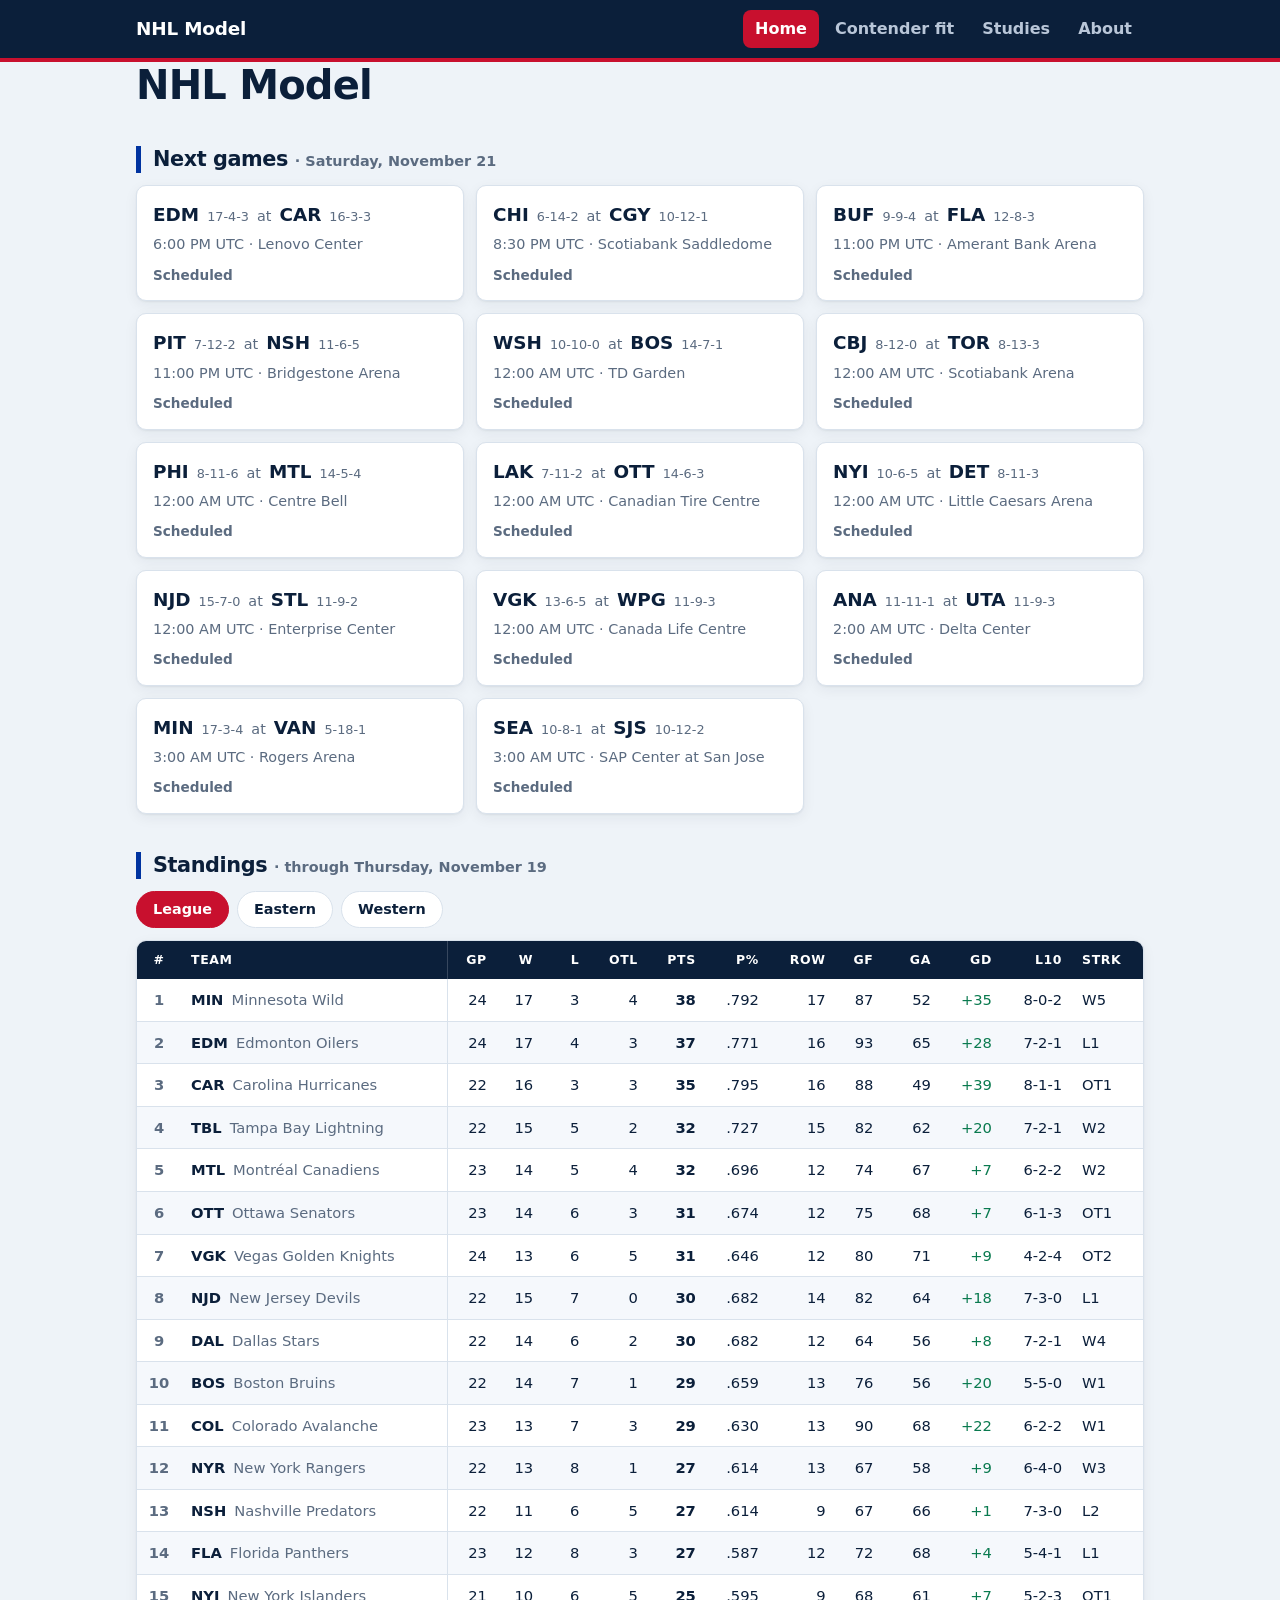
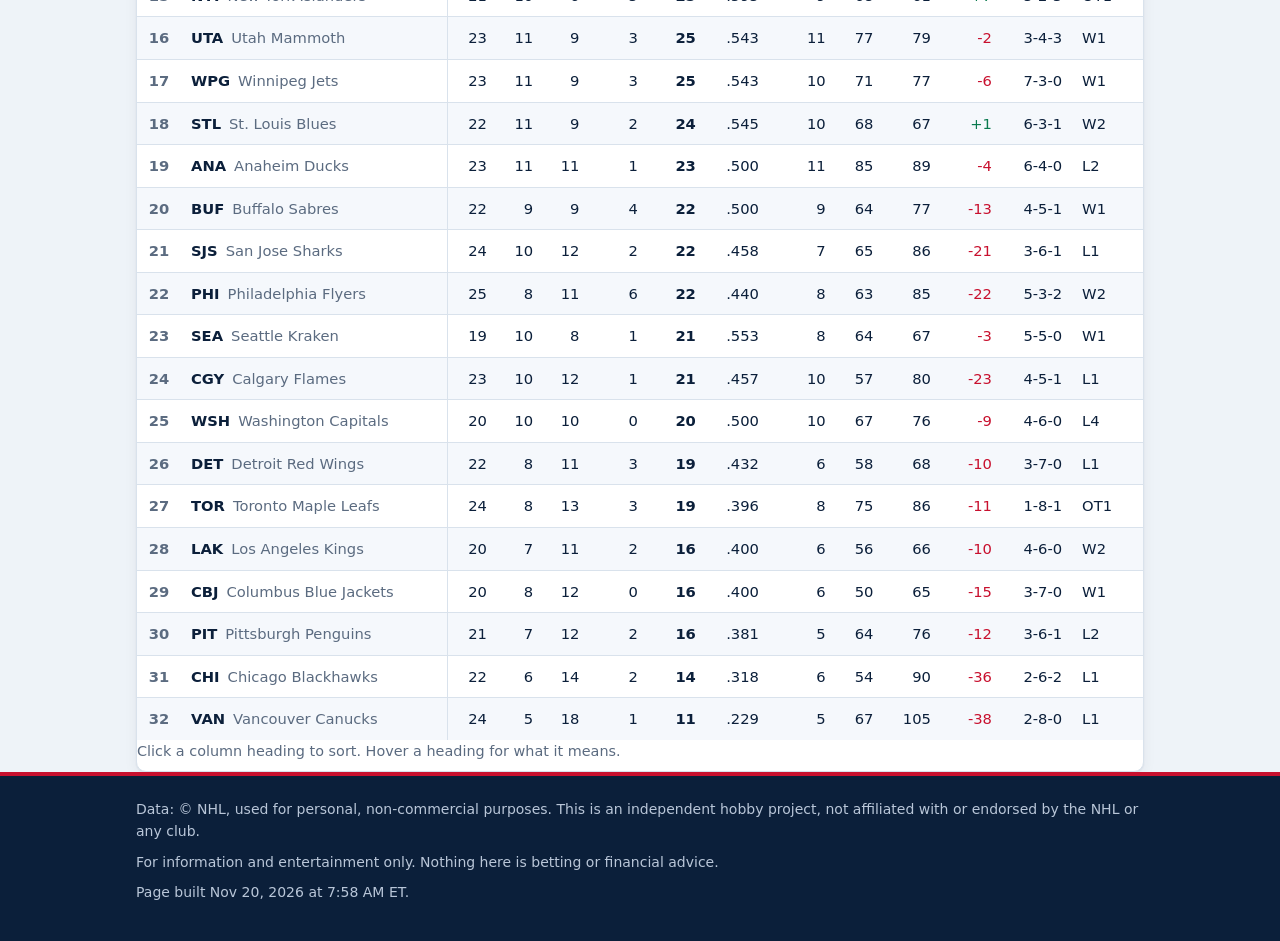
==== commit 724833dd: "Daily update 2026-11-20: standings, games, contender fit and breakouts" ====
--- a/docs/index.html
+++ b/docs/index.html
@@ -21,119 +21,137 @@
 
 <h1>NHL Model</h1>
 
-<h2>Tonight <span class="note">&middot; Thursday, November 19</span></h2>
+<h2>Next games <span class="note">&middot; Saturday, November 21</span></h2>
 <ul class="games">
     <li class="game">
       <div class="matchup">
-        <span>LAK</span> <span class="rec">6-11-2</span>
-        <span class="at">at</span>
-        <span>TOR</span> <span class="rec">8-13-2</span>
-      </div>
-      <div class="meta"><time datetime="2026-11-20T00:00:00Z" data-local>7:00 PM ET</time> &middot; Scotiabank Arena</div>
-      <div class="status">Scheduled</div>
-    </li>
-    <li class="game">
-      <div class="matchup">
-        <span>PHI</span> <span class="rec">7-11-6</span>
-        <span class="at">at</span>
-        <span>OTT</span> <span class="rec">14-6-2</span>
-      </div>
-      <div class="meta"><time datetime="2026-11-20T00:00:00Z" data-local>7:00 PM ET</time> &middot; Canadian Tire Centre</div>
-      <div class="status">Scheduled</div>
-    </li>
-    <li class="game">
-      <div class="matchup">
-        <span>STL</span> <span class="rec">10-9-2</span>
-        <span class="at">at</span>
-        <span>PIT</span> <span class="rec">7-11-2</span>
-      </div>
-      <div class="meta"><time datetime="2026-11-20T00:00:00Z" data-local>7:00 PM ET</time> &middot; PPG Paints Arena</div>
-      <div class="status">Scheduled</div>
-    </li>
-    <li class="game">
-      <div class="matchup">
-        <span>BUF</span> <span class="rec">8-9-4</span>
-        <span class="at">at</span>
-        <span>WSH</span> <span class="rec">10-9-0</span>
-      </div>
-      <div class="meta"><time datetime="2026-11-20T00:00:00Z" data-local>7:00 PM ET</time> &middot; Capital One Arena</div>
-      <div class="status">Scheduled</div>
-    </li>
-    <li class="game">
-      <div class="matchup">
-        <span>MTL</span> <span class="rec">13-5-4</span>
-        <span class="at">at</span>
-        <span>CAR</span> <span class="rec">16-3-2</span>
-      </div>
-      <div class="meta"><time datetime="2026-11-20T00:00:00Z" data-local>7:00 PM ET</time> &middot; Lenovo Center</div>
-      <div class="status">Scheduled</div>
-    </li>
-    <li class="game">
-      <div class="matchup">
-        <span>NYI</span> <span class="rec">10-6-4</span>
-        <span class="at">at</span>
-        <span>WPG</span> <span class="rec">10-9-3</span>
-      </div>
-      <div class="meta"><time datetime="2026-11-20T00:00:00Z" data-local>7:00 PM ET</time> &middot; Canada Life Centre</div>
-      <div class="status">Scheduled</div>
-    </li>
-    <li class="game">
-      <div class="matchup">
-        <span>EDM</span> <span class="rec">17-3-3</span>
-        <span class="at">at</span>
-        <span>TBL</span> <span class="rec">14-5-2</span>
-      </div>
-      <div class="meta"><time datetime="2026-11-20T00:30:00Z" data-local>7:30 PM ET</time> &middot; Benchmark International Arena</div>
-      <div class="status">Scheduled</div>
-    </li>
-    <li class="game">
-      <div class="matchup">
-        <span>CBJ</span> <span class="rec">7-12-0</span>
-        <span class="at">at</span>
-        <span>CHI</span> <span class="rec">6-13-2</span>
-      </div>
-      <div class="meta"><time datetime="2026-11-20T01:00:00Z" data-local>8:00 PM ET</time> &middot; United Center</div>
-      <div class="status">Scheduled</div>
-    </li>
-    <li class="game">
-      <div class="matchup">
-        <span>MIN</span> <span class="rec">16-3-4</span>
-        <span class="at">at</span>
-        <span>CGY</span> <span class="rec">10-11-1</span>
-      </div>
-      <div class="meta"><time datetime="2026-11-20T01:00:00Z" data-local>8:00 PM ET</time> &middot; Scotiabank Saddledome</div>
-      <div class="status">Scheduled</div>
-    </li>
-    <li class="game">
-      <div class="matchup">
-        <span>ANA</span> <span class="rec">11-10-1</span>
-        <span class="at">at</span>
-        <span>COL</span> <span class="rec">12-7-3</span>
-      </div>
-      <div class="meta"><time datetime="2026-11-20T02:00:00Z" data-local>9:00 PM ET</time> &middot; Ball Arena</div>
-      <div class="status">Scheduled</div>
-    </li>
-    <li class="game">
-      <div class="matchup">
-        <span>VAN</span> <span class="rec">5-17-1</span>
-        <span class="at">at</span>
-        <span>SEA</span> <span class="rec">9-8-1</span>
-      </div>
-      <div class="meta"><time datetime="2026-11-20T02:40:00Z" data-local>9:40 PM ET</time> &middot; Climate Pledge Arena</div>
-      <div class="status">Scheduled</div>
-    </li>
-    <li class="game">
-      <div class="matchup">
-        <span>DAL</span> <span class="rec">13-6-2</span>
-        <span class="at">at</span>
-        <span>VGK</span> <span class="rec">13-6-4</span>
-      </div>
-      <div class="meta"><time datetime="2026-11-20T03:00:00Z" data-local>10:00 PM ET</time> &middot; T-Mobile Arena</div>
+        <span>EDM</span> <span class="rec">17-4-3</span>
+        <span class="at">at</span>
+        <span>CAR</span> <span class="rec">16-3-3</span>
+      </div>
+      <div class="meta"><time datetime="2026-11-21T18:00:00Z" data-local>1:00 PM ET</time> &middot; Lenovo Center</div>
+      <div class="status">Scheduled</div>
+    </li>
+    <li class="game">
+      <div class="matchup">
+        <span>CHI</span> <span class="rec">6-14-2</span>
+        <span class="at">at</span>
+        <span>CGY</span> <span class="rec">10-12-1</span>
+      </div>
+      <div class="meta"><time datetime="2026-11-21T20:30:00Z" data-local>3:30 PM ET</time> &middot; Scotiabank Saddledome</div>
+      <div class="status">Scheduled</div>
+    </li>
+    <li class="game">
+      <div class="matchup">
+        <span>BUF</span> <span class="rec">9-9-4</span>
+        <span class="at">at</span>
+        <span>FLA</span> <span class="rec">12-8-3</span>
+      </div>
+      <div class="meta"><time datetime="2026-11-21T23:00:00Z" data-local>6:00 PM ET</time> &middot; Amerant Bank Arena</div>
+      <div class="status">Scheduled</div>
+    </li>
+    <li class="game">
+      <div class="matchup">
+        <span>PIT</span> <span class="rec">7-12-2</span>
+        <span class="at">at</span>
+        <span>NSH</span> <span class="rec">11-6-5</span>
+      </div>
+      <div class="meta"><time datetime="2026-11-21T23:00:00Z" data-local>6:00 PM ET</time> &middot; Bridgestone Arena</div>
+      <div class="status">Scheduled</div>
+    </li>
+    <li class="game">
+      <div class="matchup">
+        <span>WSH</span> <span class="rec">10-10-0</span>
+        <span class="at">at</span>
+        <span>BOS</span> <span class="rec">14-7-1</span>
+      </div>
+      <div class="meta"><time datetime="2026-11-22T00:00:00Z" data-local>7:00 PM ET</time> &middot; TD Garden</div>
+      <div class="status">Scheduled</div>
+    </li>
+    <li class="game">
+      <div class="matchup">
+        <span>CBJ</span> <span class="rec">8-12-0</span>
+        <span class="at">at</span>
+        <span>TOR</span> <span class="rec">8-13-3</span>
+      </div>
+      <div class="meta"><time datetime="2026-11-22T00:00:00Z" data-local>7:00 PM ET</time> &middot; Scotiabank Arena</div>
+      <div class="status">Scheduled</div>
+    </li>
+    <li class="game">
+      <div class="matchup">
+        <span>PHI</span> <span class="rec">8-11-6</span>
+        <span class="at">at</span>
+        <span>MTL</span> <span class="rec">14-5-4</span>
+      </div>
+      <div class="meta"><time datetime="2026-11-22T00:00:00Z" data-local>7:00 PM ET</time> &middot; Centre Bell</div>
+      <div class="status">Scheduled</div>
+    </li>
+    <li class="game">
+      <div class="matchup">
+        <span>LAK</span> <span class="rec">7-11-2</span>
+        <span class="at">at</span>
+        <span>OTT</span> <span class="rec">14-6-3</span>
+      </div>
+      <div class="meta"><time datetime="2026-11-22T00:00:00Z" data-local>7:00 PM ET</time> &middot; Canadian Tire Centre</div>
+      <div class="status">Scheduled</div>
+    </li>
+    <li class="game">
+      <div class="matchup">
+        <span>NYI</span> <span class="rec">10-6-5</span>
+        <span class="at">at</span>
+        <span>DET</span> <span class="rec">8-11-3</span>
+      </div>
+      <div class="meta"><time datetime="2026-11-22T00:00:00Z" data-local>7:00 PM ET</time> &middot; Little Caesars Arena</div>
+      <div class="status">Scheduled</div>
+    </li>
+    <li class="game">
+      <div class="matchup">
+        <span>NJD</span> <span class="rec">15-7-0</span>
+        <span class="at">at</span>
+        <span>STL</span> <span class="rec">11-9-2</span>
+      </div>
+      <div class="meta"><time datetime="2026-11-22T00:00:00Z" data-local>7:00 PM ET</time> &middot; Enterprise Center</div>
+      <div class="status">Scheduled</div>
+    </li>
+    <li class="game">
+      <div class="matchup">
+        <span>VGK</span> <span class="rec">13-6-5</span>
+        <span class="at">at</span>
+        <span>WPG</span> <span class="rec">11-9-3</span>
+      </div>
+      <div class="meta"><time datetime="2026-11-22T00:00:00Z" data-local>7:00 PM ET</time> &middot; Canada Life Centre</div>
+      <div class="status">Scheduled</div>
+    </li>
+    <li class="game">
+      <div class="matchup">
+        <span>ANA</span> <span class="rec">11-11-1</span>
+        <span class="at">at</span>
+        <span>UTA</span> <span class="rec">11-9-3</span>
+      </div>
+      <div class="meta"><time datetime="2026-11-22T02:00:00Z" data-local>9:00 PM ET</time> &middot; Delta Center</div>
+      <div class="status">Scheduled</div>
+    </li>
+    <li class="game">
+      <div class="matchup">
+        <span>MIN</span> <span class="rec">17-3-4</span>
+        <span class="at">at</span>
+        <span>VAN</span> <span class="rec">5-18-1</span>
+      </div>
+      <div class="meta"><time datetime="2026-11-22T03:00:00Z" data-local>10:00 PM ET</time> &middot; Rogers Arena</div>
+      <div class="status">Scheduled</div>
+    </li>
+    <li class="game">
+      <div class="matchup">
+        <span>SEA</span> <span class="rec">10-8-1</span>
+        <span class="at">at</span>
+        <span>SJS</span> <span class="rec">10-12-2</span>
+      </div>
+      <div class="meta"><time datetime="2026-11-22T03:00:00Z" data-local>10:00 PM ET</time> &middot; SAP Center at San Jose</div>
       <div class="status">Scheduled</div>
     </li>
 </ul>
 
-<h2>Standings <span class="note">&middot; through Wednesday, November 18</span></h2>
+<h2>Standings <span class="note">&middot; through Thursday, November 19</span></h2>
 <div class="chips" data-filter-group="standings" role="group" aria-label="Filter standings">
   <button type="button" data-filter="all" aria-pressed="true">League</button>
   <button type="button" data-filter="Eastern" aria-pressed="false">Eastern</button>
@@ -144,38 +162,38 @@
 <caption class="note" style="text-align:left;padding:0 0 8px;caption-side:bottom">Click a column heading to sort. Hover a heading for what it means.</caption>
 <thead><tr><th class="" data-sort="num" data-first="ascending" title="Rank in the league (by points)" scope="col"><button type="button">#</button></th><th class="left" data-sort="text" data-first="ascending" title="Team" scope="col"><button type="button">Team</button></th><th class="" data-sort="num" title="Games played" scope="col"><button type="button">GP</button></th><th class="" data-sort="num" title="Wins" scope="col"><button type="button">W</button></th><th class="" data-sort="num" title="Regulation losses" scope="col"><button type="button">L</button></th><th class="" data-sort="num" title="Overtime / shootout losses" scope="col"><button type="button">OTL</button></th><th class="" data-sort="num" title="Points" scope="col"><button type="button">PTS</button></th><th class="" data-sort="num" title="Points percentage: points won out of points available" scope="col"><button type="button">P%</button></th><th class="" data-sort="num" title="Regulation + overtime wins (first tiebreaker after points)" scope="col"><button type="button">ROW</button></th><th class="" data-sort="num" title="Goals for" scope="col"><button type="button">GF</button></th><th class="" data-sort="num" data-first="ascending" title="Goals against" scope="col"><button type="button">GA</button></th><th class="" data-sort="num" title="Goal difference" scope="col"><button type="button">GD</button></th><th class="" data-sort="num" title="Record in the last 10 games (W-L-OTL)" scope="col"><button type="button">L10</button></th><th class="left" data-sort="text" title="Current streak (W = winning, L = losing, OTL = overtime losses)" scope="col"><button type="button">STRK</button></th></tr></thead>
 <tbody>
-<tr data-conf="Western"><td data-v="1">1</td><td class="team left" data-v="Edmonton Oilers">EDM<span class="full">Edmonton Oilers</span></td><td data-v="23">23</td><td data-v="17">17</td><td data-v="3">3</td><td data-v="3">3</td><td class="pts" data-v="37">37</td><td data-v="0.804">.804</td><td data-v="16">16</td><td data-v="92">92</td><td data-v="62">62</td><td class="pos" data-v="30">+30</td><td data-v="8">8-1-1</td><td class="left" data-v="">W6</td></tr>
-<tr data-conf="Western"><td data-v="2">2</td><td class="team left" data-v="Minnesota Wild">MIN<span class="full">Minnesota Wild</span></td><td data-v="23">23</td><td data-v="16">16</td><td data-v="3">3</td><td data-v="4">4</td><td class="pts" data-v="36">36</td><td data-v="0.783">.783</td><td data-v="16">16</td><td data-v="83">83</td><td data-v="51">51</td><td class="pos" data-v="32">+32</td><td data-v="8">8-0-2</td><td class="left" data-v="">W4</td></tr>
-<tr data-conf="Eastern"><td data-v="3">3</td><td class="team left" data-v="Carolina Hurricanes">CAR<span class="full">Carolina Hurricanes</span></td><td data-v="21">21</td><td data-v="16">16</td><td data-v="3">3</td><td data-v="2">2</td><td class="pts" data-v="34">34</td><td data-v="0.81">.810</td><td data-v="16">16</td><td data-v="87">87</td><td data-v="47">47</td><td class="pos" data-v="40">+40</td><td data-v="8">8-1-1</td><td class="left" data-v="">W4</td></tr>
-<tr data-conf="Eastern"><td data-v="4">4</td><td class="team left" data-v="Tampa Bay Lightning">TBL<span class="full">Tampa Bay Lightning</span></td><td data-v="21">21</td><td data-v="14">14</td><td data-v="5">5</td><td data-v="2">2</td><td class="pts" data-v="30">30</td><td data-v="0.714">.714</td><td data-v="14">14</td><td data-v="79">79</td><td data-v="61">61</td><td class="pos" data-v="18">+18</td><td data-v="7">7-2-1</td><td class="left" data-v="">W1</td></tr>
-<tr data-conf="Eastern"><td data-v="5">5</td><td class="team left" data-v="Ottawa Senators">OTT<span class="full">Ottawa Senators</span></td><td data-v="22">22</td><td data-v="14">14</td><td data-v="6">6</td><td data-v="2">2</td><td class="pts" data-v="30">30</td><td data-v="0.682">.682</td><td data-v="12">12</td><td data-v="70">70</td><td data-v="62">62</td><td class="pos" data-v="8">+8</td><td data-v="6">6-2-2</td><td class="left" data-v="">W3</td></tr>
-<tr data-conf="Eastern"><td data-v="6">6</td><td class="team left" data-v="New Jersey Devils">NJD<span class="full">New Jersey Devils</span></td><td data-v="22">22</td><td data-v="15">15</td><td data-v="7">7</td><td data-v="0">0</td><td class="pts" data-v="30">30</td><td data-v="0.682">.682</td><td data-v="14">14</td><td data-v="82">82</td><td data-v="64">64</td><td class="pos" data-v="18">+18</td><td data-v="7">7-3-0</td><td class="left" data-v="">L1</td></tr>
-<tr data-conf="Eastern"><td data-v="7">7</td><td class="team left" data-v="Montréal Canadiens">MTL<span class="full">Montréal Canadiens</span></td><td data-v="22">22</td><td data-v="13">13</td><td data-v="5">5</td><td data-v="4">4</td><td class="pts" data-v="30">30</td><td data-v="0.682">.682</td><td data-v="11">11</td><td data-v="72">72</td><td data-v="66">66</td><td class="pos" data-v="6">+6</td><td data-v="6">6-2-2</td><td class="left" data-v="">W1</td></tr>
-<tr data-conf="Western"><td data-v="8">8</td><td class="team left" data-v="Vegas Golden Knights">VGK<span class="full">Vegas Golden Knights</span></td><td data-v="23">23</td><td data-v="13">13</td><td data-v="6">6</td><td data-v="4">4</td><td class="pts" data-v="30">30</td><td data-v="0.652">.652</td><td data-v="12">12</td><td data-v="77">77</td><td data-v="67">67</td><td class="pos" data-v="10">+10</td><td data-v="5">5-2-3</td><td class="left" data-v="">OT1</td></tr>
-<tr data-conf="Eastern"><td data-v="9">9</td><td class="team left" data-v="Boston Bruins">BOS<span class="full">Boston Bruins</span></td><td data-v="22">22</td><td data-v="14">14</td><td data-v="7">7</td><td data-v="1">1</td><td class="pts" data-v="29">29</td><td data-v="0.659">.659</td><td data-v="13">13</td><td data-v="76">76</td><td data-v="56">56</td><td class="pos" data-v="20">+20</td><td data-v="5">5-5-0</td><td class="left" data-v="">W1</td></tr>
-<tr data-conf="Western"><td data-v="10">10</td><td class="team left" data-v="Dallas Stars">DAL<span class="full">Dallas Stars</span></td><td data-v="21">21</td><td data-v="13">13</td><td data-v="6">6</td><td data-v="2">2</td><td class="pts" data-v="28">28</td><td data-v="0.667">.667</td><td data-v="12">12</td><td data-v="60">60</td><td data-v="53">53</td><td class="pos" data-v="7">+7</td><td data-v="6">6-3-1</td><td class="left" data-v="">W3</td></tr>
-<tr data-conf="Eastern"><td data-v="11">11</td><td class="team left" data-v="New York Rangers">NYR<span class="full">New York Rangers</span></td><td data-v="22">22</td><td data-v="13">13</td><td data-v="8">8</td><td data-v="1">1</td><td class="pts" data-v="27">27</td><td data-v="0.614">.614</td><td data-v="13">13</td><td data-v="67">67</td><td data-v="58">58</td><td class="pos" data-v="9">+9</td><td data-v="6">6-4-0</td><td class="left" data-v="">W3</td></tr>
-<tr data-conf="Western"><td data-v="12">12</td><td class="team left" data-v="Colorado Avalanche">COL<span class="full">Colorado Avalanche</span></td><td data-v="22">22</td><td data-v="12">12</td><td data-v="7">7</td><td data-v="3">3</td><td class="pts" data-v="27">27</td><td data-v="0.614">.614</td><td data-v="12">12</td><td data-v="86">86</td><td data-v="68">68</td><td class="pos" data-v="18">+18</td><td data-v="6">6-2-2</td><td class="left" data-v="">L1</td></tr>
+<tr data-conf="Western"><td data-v="1">1</td><td class="team left" data-v="Minnesota Wild">MIN<span class="full">Minnesota Wild</span></td><td data-v="24">24</td><td data-v="17">17</td><td data-v="3">3</td><td data-v="4">4</td><td class="pts" data-v="38">38</td><td data-v="0.792">.792</td><td data-v="17">17</td><td data-v="87">87</td><td data-v="52">52</td><td class="pos" data-v="35">+35</td><td data-v="8">8-0-2</td><td class="left" data-v="">W5</td></tr>
+<tr data-conf="Western"><td data-v="2">2</td><td class="team left" data-v="Edmonton Oilers">EDM<span class="full">Edmonton Oilers</span></td><td data-v="24">24</td><td data-v="17">17</td><td data-v="4">4</td><td data-v="3">3</td><td class="pts" data-v="37">37</td><td data-v="0.771">.771</td><td data-v="16">16</td><td data-v="93">93</td><td data-v="65">65</td><td class="pos" data-v="28">+28</td><td data-v="7">7-2-1</td><td class="left" data-v="">L1</td></tr>
+<tr data-conf="Eastern"><td data-v="3">3</td><td class="team left" data-v="Carolina Hurricanes">CAR<span class="full">Carolina Hurricanes</span></td><td data-v="22">22</td><td data-v="16">16</td><td data-v="3">3</td><td data-v="3">3</td><td class="pts" data-v="35">35</td><td data-v="0.795">.795</td><td data-v="16">16</td><td data-v="88">88</td><td data-v="49">49</td><td class="pos" data-v="39">+39</td><td data-v="8">8-1-1</td><td class="left" data-v="">OT1</td></tr>
+<tr data-conf="Eastern"><td data-v="4">4</td><td class="team left" data-v="Tampa Bay Lightning">TBL<span class="full">Tampa Bay Lightning</span></td><td data-v="22">22</td><td data-v="15">15</td><td data-v="5">5</td><td data-v="2">2</td><td class="pts" data-v="32">32</td><td data-v="0.727">.727</td><td data-v="15">15</td><td data-v="82">82</td><td data-v="62">62</td><td class="pos" data-v="20">+20</td><td data-v="7">7-2-1</td><td class="left" data-v="">W2</td></tr>
+<tr data-conf="Eastern"><td data-v="5">5</td><td class="team left" data-v="Montréal Canadiens">MTL<span class="full">Montréal Canadiens</span></td><td data-v="23">23</td><td data-v="14">14</td><td data-v="5">5</td><td data-v="4">4</td><td class="pts" data-v="32">32</td><td data-v="0.696">.696</td><td data-v="12">12</td><td data-v="74">74</td><td data-v="67">67</td><td class="pos" data-v="7">+7</td><td data-v="6">6-2-2</td><td class="left" data-v="">W2</td></tr>
+<tr data-conf="Eastern"><td data-v="6">6</td><td class="team left" data-v="Ottawa Senators">OTT<span class="full">Ottawa Senators</span></td><td data-v="23">23</td><td data-v="14">14</td><td data-v="6">6</td><td data-v="3">3</td><td class="pts" data-v="31">31</td><td data-v="0.674">.674</td><td data-v="12">12</td><td data-v="75">75</td><td data-v="68">68</td><td class="pos" data-v="7">+7</td><td data-v="6">6-1-3</td><td class="left" data-v="">OT1</td></tr>
+<tr data-conf="Western"><td data-v="7">7</td><td class="team left" data-v="Vegas Golden Knights">VGK<span class="full">Vegas Golden Knights</span></td><td data-v="24">24</td><td data-v="13">13</td><td data-v="6">6</td><td data-v="5">5</td><td class="pts" data-v="31">31</td><td data-v="0.646">.646</td><td data-v="12">12</td><td data-v="80">80</td><td data-v="71">71</td><td class="pos" data-v="9">+9</td><td data-v="4">4-2-4</td><td class="left" data-v="">OT2</td></tr>
+<tr data-conf="Eastern"><td data-v="8">8</td><td class="team left" data-v="New Jersey Devils">NJD<span class="full">New Jersey Devils</span></td><td data-v="22">22</td><td data-v="15">15</td><td data-v="7">7</td><td data-v="0">0</td><td class="pts" data-v="30">30</td><td data-v="0.682">.682</td><td data-v="14">14</td><td data-v="82">82</td><td data-v="64">64</td><td class="pos" data-v="18">+18</td><td data-v="7">7-3-0</td><td class="left" data-v="">L1</td></tr>
+<tr data-conf="Western"><td data-v="9">9</td><td class="team left" data-v="Dallas Stars">DAL<span class="full">Dallas Stars</span></td><td data-v="22">22</td><td data-v="14">14</td><td data-v="6">6</td><td data-v="2">2</td><td class="pts" data-v="30">30</td><td data-v="0.682">.682</td><td data-v="12">12</td><td data-v="64">64</td><td data-v="56">56</td><td class="pos" data-v="8">+8</td><td data-v="7">7-2-1</td><td class="left" data-v="">W4</td></tr>
+<tr data-conf="Eastern"><td data-v="10">10</td><td class="team left" data-v="Boston Bruins">BOS<span class="full">Boston Bruins</span></td><td data-v="22">22</td><td data-v="14">14</td><td data-v="7">7</td><td data-v="1">1</td><td class="pts" data-v="29">29</td><td data-v="0.659">.659</td><td data-v="13">13</td><td data-v="76">76</td><td data-v="56">56</td><td class="pos" data-v="20">+20</td><td data-v="5">5-5-0</td><td class="left" data-v="">W1</td></tr>
+<tr data-conf="Western"><td data-v="11">11</td><td class="team left" data-v="Colorado Avalanche">COL<span class="full">Colorado Avalanche</span></td><td data-v="23">23</td><td data-v="13">13</td><td data-v="7">7</td><td data-v="3">3</td><td class="pts" data-v="29">29</td><td data-v="0.63">.630</td><td data-v="13">13</td><td data-v="90">90</td><td data-v="68">68</td><td class="pos" data-v="22">+22</td><td data-v="6">6-2-2</td><td class="left" data-v="">W1</td></tr>
+<tr data-conf="Eastern"><td data-v="12">12</td><td class="team left" data-v="New York Rangers">NYR<span class="full">New York Rangers</span></td><td data-v="22">22</td><td data-v="13">13</td><td data-v="8">8</td><td data-v="1">1</td><td class="pts" data-v="27">27</td><td data-v="0.614">.614</td><td data-v="13">13</td><td data-v="67">67</td><td data-v="58">58</td><td class="pos" data-v="9">+9</td><td data-v="6">6-4-0</td><td class="left" data-v="">W3</td></tr>
 <tr data-conf="Western"><td data-v="13">13</td><td class="team left" data-v="Nashville Predators">NSH<span class="full">Nashville Predators</span></td><td data-v="22">22</td><td data-v="11">11</td><td data-v="6">6</td><td data-v="5">5</td><td class="pts" data-v="27">27</td><td data-v="0.614">.614</td><td data-v="9">9</td><td data-v="67">67</td><td data-v="66">66</td><td class="pos" data-v="1">+1</td><td data-v="7">7-3-0</td><td class="left" data-v="">L2</td></tr>
 <tr data-conf="Eastern"><td data-v="14">14</td><td class="team left" data-v="Florida Panthers">FLA<span class="full">Florida Panthers</span></td><td data-v="23">23</td><td data-v="12">12</td><td data-v="8">8</td><td data-v="3">3</td><td class="pts" data-v="27">27</td><td data-v="0.587">.587</td><td data-v="12">12</td><td data-v="72">72</td><td data-v="68">68</td><td class="pos" data-v="4">+4</td><td data-v="5">5-4-1</td><td class="left" data-v="">L1</td></tr>
-<tr data-conf="Western"><td data-v="15">15</td><td class="team left" data-v="Utah Mammoth">UTA<span class="full">Utah Mammoth</span></td><td data-v="23">23</td><td data-v="11">11</td><td data-v="9">9</td><td data-v="3">3</td><td class="pts" data-v="25">25</td><td data-v="0.543">.543</td><td data-v="11">11</td><td data-v="77">77</td><td data-v="79">79</td><td class="neg" data-v="-2">-2</td><td data-v="3">3-4-3</td><td class="left" data-v="">W1</td></tr>
-<tr data-conf="Eastern"><td data-v="16">16</td><td class="team left" data-v="New York Islanders">NYI<span class="full">New York Islanders</span></td><td data-v="20">20</td><td data-v="10">10</td><td data-v="6">6</td><td data-v="4">4</td><td class="pts" data-v="24">24</td><td data-v="0.6">.600</td><td data-v="9">9</td><td data-v="65">65</td><td data-v="57">57</td><td class="pos" data-v="8">+8</td><td data-v="5">5-3-2</td><td class="left" data-v="">W3</td></tr>
-<tr data-conf="Western"><td data-v="17">17</td><td class="team left" data-v="Anaheim Ducks">ANA<span class="full">Anaheim Ducks</span></td><td data-v="22">22</td><td data-v="11">11</td><td data-v="10">10</td><td data-v="1">1</td><td class="pts" data-v="23">23</td><td data-v="0.523">.523</td><td data-v="11">11</td><td data-v="85">85</td><td data-v="85">85</td><td class="" data-v="0">0</td><td data-v="6">6-4-0</td><td class="left" data-v="">L1</td></tr>
-<tr data-conf="Western"><td data-v="18">18</td><td class="team left" data-v="Winnipeg Jets">WPG<span class="full">Winnipeg Jets</span></td><td data-v="22">22</td><td data-v="10">10</td><td data-v="9">9</td><td data-v="3">3</td><td class="pts" data-v="23">23</td><td data-v="0.523">.523</td><td data-v="9">9</td><td data-v="67">67</td><td data-v="74">74</td><td class="neg" data-v="-7">-7</td><td data-v="6">6-4-0</td><td class="left" data-v="">L1</td></tr>
-<tr data-conf="Western"><td data-v="19">19</td><td class="team left" data-v="St. Louis Blues">STL<span class="full">St. Louis Blues</span></td><td data-v="21">21</td><td data-v="10">10</td><td data-v="9">9</td><td data-v="2">2</td><td class="pts" data-v="22">22</td><td data-v="0.524">.524</td><td data-v="9">9</td><td data-v="63">63</td><td data-v="65">65</td><td class="neg" data-v="-2">-2</td><td data-v="5">5-4-1</td><td class="left" data-v="">W1</td></tr>
-<tr data-conf="Western"><td data-v="20">20</td><td class="team left" data-v="San Jose Sharks">SJS<span class="full">San Jose Sharks</span></td><td data-v="24">24</td><td data-v="10">10</td><td data-v="12">12</td><td data-v="2">2</td><td class="pts" data-v="22">22</td><td data-v="0.458">.458</td><td data-v="7">7</td><td data-v="65">65</td><td data-v="86">86</td><td class="neg" data-v="-21">-21</td><td data-v="3">3-6-1</td><td class="left" data-v="">L1</td></tr>
-<tr data-conf="Western"><td data-v="21">21</td><td class="team left" data-v="Calgary Flames">CGY<span class="full">Calgary Flames</span></td><td data-v="22">22</td><td data-v="10">10</td><td data-v="11">11</td><td data-v="1">1</td><td class="pts" data-v="21">21</td><td data-v="0.477">.477</td><td data-v="10">10</td><td data-v="56">56</td><td data-v="76">76</td><td class="neg" data-v="-20">-20</td><td data-v="5">5-4-1</td><td class="left" data-v="">W1</td></tr>
-<tr data-conf="Eastern"><td data-v="22">22</td><td class="team left" data-v="Washington Capitals">WSH<span class="full">Washington Capitals</span></td><td data-v="19">19</td><td data-v="10">10</td><td data-v="9">9</td><td data-v="0">0</td><td class="pts" data-v="20">20</td><td data-v="0.526">.526</td><td data-v="10">10</td><td data-v="64">64</td><td data-v="70">70</td><td class="neg" data-v="-6">-6</td><td data-v="5">5-5-0</td><td class="left" data-v="">L3</td></tr>
-<tr data-conf="Eastern"><td data-v="23">23</td><td class="team left" data-v="Buffalo Sabres">BUF<span class="full">Buffalo Sabres</span></td><td data-v="21">21</td><td data-v="8">8</td><td data-v="9">9</td><td data-v="4">4</td><td class="pts" data-v="20">20</td><td data-v="0.476">.476</td><td data-v="8">8</td><td data-v="58">58</td><td data-v="74">74</td><td class="neg" data-v="-16">-16</td><td data-v="4">4-5-1</td><td class="left" data-v="">L2</td></tr>
-<tr data-conf="Eastern"><td data-v="24">24</td><td class="team left" data-v="Philadelphia Flyers">PHI<span class="full">Philadelphia Flyers</span></td><td data-v="24">24</td><td data-v="7">7</td><td data-v="11">11</td><td data-v="6">6</td><td class="pts" data-v="20">20</td><td data-v="0.417">.417</td><td data-v="7">7</td><td data-v="57">57</td><td data-v="80">80</td><td class="neg" data-v="-23">-23</td><td data-v="4">4-4-2</td><td class="left" data-v="">W1</td></tr>
-<tr data-conf="Western"><td data-v="25">25</td><td class="team left" data-v="Seattle Kraken">SEA<span class="full">Seattle Kraken</span></td><td data-v="18">18</td><td data-v="9">9</td><td data-v="8">8</td><td data-v="1">1</td><td class="pts" data-v="19">19</td><td data-v="0.528">.528</td><td data-v="7">7</td><td data-v="59">59</td><td data-v="66">66</td><td class="neg" data-v="-7">-7</td><td data-v="4">4-6-0</td><td class="left" data-v="">L3</td></tr>
+<tr data-conf="Eastern"><td data-v="15">15</td><td class="team left" data-v="New York Islanders">NYI<span class="full">New York Islanders</span></td><td data-v="21">21</td><td data-v="10">10</td><td data-v="6">6</td><td data-v="5">5</td><td class="pts" data-v="25">25</td><td data-v="0.595">.595</td><td data-v="9">9</td><td data-v="68">68</td><td data-v="61">61</td><td class="pos" data-v="7">+7</td><td data-v="5">5-2-3</td><td class="left" data-v="">OT1</td></tr>
+<tr data-conf="Western"><td data-v="16">16</td><td class="team left" data-v="Utah Mammoth">UTA<span class="full">Utah Mammoth</span></td><td data-v="23">23</td><td data-v="11">11</td><td data-v="9">9</td><td data-v="3">3</td><td class="pts" data-v="25">25</td><td data-v="0.543">.543</td><td data-v="11">11</td><td data-v="77">77</td><td data-v="79">79</td><td class="neg" data-v="-2">-2</td><td data-v="3">3-4-3</td><td class="left" data-v="">W1</td></tr>
+<tr data-conf="Western"><td data-v="17">17</td><td class="team left" data-v="Winnipeg Jets">WPG<span class="full">Winnipeg Jets</span></td><td data-v="23">23</td><td data-v="11">11</td><td data-v="9">9</td><td data-v="3">3</td><td class="pts" data-v="25">25</td><td data-v="0.543">.543</td><td data-v="10">10</td><td data-v="71">71</td><td data-v="77">77</td><td class="neg" data-v="-6">-6</td><td data-v="7">7-3-0</td><td class="left" data-v="">W1</td></tr>
+<tr data-conf="Western"><td data-v="18">18</td><td class="team left" data-v="St. Louis Blues">STL<span class="full">St. Louis Blues</span></td><td data-v="22">22</td><td data-v="11">11</td><td data-v="9">9</td><td data-v="2">2</td><td class="pts" data-v="24">24</td><td data-v="0.545">.545</td><td data-v="10">10</td><td data-v="68">68</td><td data-v="67">67</td><td class="pos" data-v="1">+1</td><td data-v="6">6-3-1</td><td class="left" data-v="">W2</td></tr>
+<tr data-conf="Western"><td data-v="19">19</td><td class="team left" data-v="Anaheim Ducks">ANA<span class="full">Anaheim Ducks</span></td><td data-v="23">23</td><td data-v="11">11</td><td data-v="11">11</td><td data-v="1">1</td><td class="pts" data-v="23">23</td><td data-v="0.5">.500</td><td data-v="11">11</td><td data-v="85">85</td><td data-v="89">89</td><td class="neg" data-v="-4">-4</td><td data-v="6">6-4-0</td><td class="left" data-v="">L2</td></tr>
+<tr data-conf="Eastern"><td data-v="20">20</td><td class="team left" data-v="Buffalo Sabres">BUF<span class="full">Buffalo Sabres</span></td><td data-v="22">22</td><td data-v="9">9</td><td data-v="9">9</td><td data-v="4">4</td><td class="pts" data-v="22">22</td><td data-v="0.5">.500</td><td data-v="9">9</td><td data-v="64">64</td><td data-v="77">77</td><td class="neg" data-v="-13">-13</td><td data-v="4">4-5-1</td><td class="left" data-v="">W1</td></tr>
+<tr data-conf="Western"><td data-v="21">21</td><td class="team left" data-v="San Jose Sharks">SJS<span class="full">San Jose Sharks</span></td><td data-v="24">24</td><td data-v="10">10</td><td data-v="12">12</td><td data-v="2">2</td><td class="pts" data-v="22">22</td><td data-v="0.458">.458</td><td data-v="7">7</td><td data-v="65">65</td><td data-v="86">86</td><td class="neg" data-v="-21">-21</td><td data-v="3">3-6-1</td><td class="left" data-v="">L1</td></tr>
+<tr data-conf="Eastern"><td data-v="22">22</td><td class="team left" data-v="Philadelphia Flyers">PHI<span class="full">Philadelphia Flyers</span></td><td data-v="25">25</td><td data-v="8">8</td><td data-v="11">11</td><td data-v="6">6</td><td class="pts" data-v="22">22</td><td data-v="0.44">.440</td><td data-v="8">8</td><td data-v="63">63</td><td data-v="85">85</td><td class="neg" data-v="-22">-22</td><td data-v="5">5-3-2</td><td class="left" data-v="">W2</td></tr>
+<tr data-conf="Western"><td data-v="23">23</td><td class="team left" data-v="Seattle Kraken">SEA<span class="full">Seattle Kraken</span></td><td data-v="19">19</td><td data-v="10">10</td><td data-v="8">8</td><td data-v="1">1</td><td class="pts" data-v="21">21</td><td data-v="0.553">.553</td><td data-v="8">8</td><td data-v="64">64</td><td data-v="67">67</td><td class="neg" data-v="-3">-3</td><td data-v="5">5-5-0</td><td class="left" data-v="">W1</td></tr>
+<tr data-conf="Western"><td data-v="24">24</td><td class="team left" data-v="Calgary Flames">CGY<span class="full">Calgary Flames</span></td><td data-v="23">23</td><td data-v="10">10</td><td data-v="12">12</td><td data-v="1">1</td><td class="pts" data-v="21">21</td><td data-v="0.457">.457</td><td data-v="10">10</td><td data-v="57">57</td><td data-v="80">80</td><td class="neg" data-v="-23">-23</td><td data-v="4">4-5-1</td><td class="left" data-v="">L1</td></tr>
+<tr data-conf="Eastern"><td data-v="25">25</td><td class="team left" data-v="Washington Capitals">WSH<span class="full">Washington Capitals</span></td><td data-v="20">20</td><td data-v="10">10</td><td data-v="10">10</td><td data-v="0">0</td><td class="pts" data-v="20">20</td><td data-v="0.5">.500</td><td data-v="10">10</td><td data-v="67">67</td><td data-v="76">76</td><td class="neg" data-v="-9">-9</td><td data-v="4">4-6-0</td><td class="left" data-v="">L4</td></tr>
 <tr data-conf="Eastern"><td data-v="26">26</td><td class="team left" data-v="Detroit Red Wings">DET<span class="full">Detroit Red Wings</span></td><td data-v="22">22</td><td data-v="8">8</td><td data-v="11">11</td><td data-v="3">3</td><td class="pts" data-v="19">19</td><td data-v="0.432">.432</td><td data-v="6">6</td><td data-v="58">58</td><td data-v="68">68</td><td class="neg" data-v="-10">-10</td><td data-v="3">3-7-0</td><td class="left" data-v="">L1</td></tr>
-<tr data-conf="Eastern"><td data-v="27">27</td><td class="team left" data-v="Toronto Maple Leafs">TOR<span class="full">Toronto Maple Leafs</span></td><td data-v="23">23</td><td data-v="8">8</td><td data-v="13">13</td><td data-v="2">2</td><td class="pts" data-v="18">18</td><td data-v="0.391">.391</td><td data-v="8">8</td><td data-v="72">72</td><td data-v="82">82</td><td class="neg" data-v="-10">-10</td><td data-v="1">1-9-0</td><td class="left" data-v="">L7</td></tr>
-<tr data-conf="Eastern"><td data-v="28">28</td><td class="team left" data-v="Pittsburgh Penguins">PIT<span class="full">Pittsburgh Penguins</span></td><td data-v="20">20</td><td data-v="7">7</td><td data-v="11">11</td><td data-v="2">2</td><td class="pts" data-v="16">16</td><td data-v="0.4">.400</td><td data-v="5">5</td><td data-v="62">62</td><td data-v="71">71</td><td class="neg" data-v="-9">-9</td><td data-v="4">4-5-1</td><td class="left" data-v="">L1</td></tr>
-<tr data-conf="Western"><td data-v="29">29</td><td class="team left" data-v="Los Angeles Kings">LAK<span class="full">Los Angeles Kings</span></td><td data-v="19">19</td><td data-v="6">6</td><td data-v="11">11</td><td data-v="2">2</td><td class="pts" data-v="14">14</td><td data-v="0.368">.368</td><td data-v="6">6</td><td data-v="52">52</td><td data-v="63">63</td><td class="neg" data-v="-11">-11</td><td data-v="4">4-6-0</td><td class="left" data-v="">W1</td></tr>
-<tr data-conf="Eastern"><td data-v="30">30</td><td class="team left" data-v="Columbus Blue Jackets">CBJ<span class="full">Columbus Blue Jackets</span></td><td data-v="19">19</td><td data-v="7">7</td><td data-v="12">12</td><td data-v="0">0</td><td class="pts" data-v="14">14</td><td data-v="0.368">.368</td><td data-v="5">5</td><td data-v="46">46</td><td data-v="63">63</td><td class="neg" data-v="-17">-17</td><td data-v="3">3-7-0</td><td class="left" data-v="">L5</td></tr>
-<tr data-conf="Western"><td data-v="31">31</td><td class="team left" data-v="Chicago Blackhawks">CHI<span class="full">Chicago Blackhawks</span></td><td data-v="21">21</td><td data-v="6">6</td><td data-v="13">13</td><td data-v="2">2</td><td class="pts" data-v="14">14</td><td data-v="0.333">.333</td><td data-v="6">6</td><td data-v="52">52</td><td data-v="86">86</td><td class="neg" data-v="-34">-34</td><td data-v="3">3-5-2</td><td class="left" data-v="">W1</td></tr>
-<tr data-conf="Western"><td data-v="32">32</td><td class="team left" data-v="Vancouver Canucks">VAN<span class="full">Vancouver Canucks</span></td><td data-v="23">23</td><td data-v="5">5</td><td data-v="17">17</td><td data-v="1">1</td><td class="pts" data-v="11">11</td><td data-v="0.239">.239</td><td data-v="5">5</td><td data-v="66">66</td><td data-v="100">100</td><td class="neg" data-v="-34">-34</td><td data-v="3">3-7-0</td><td class="left" data-v="">W2</td></tr>
+<tr data-conf="Eastern"><td data-v="27">27</td><td class="team left" data-v="Toronto Maple Leafs">TOR<span class="full">Toronto Maple Leafs</span></td><td data-v="24">24</td><td data-v="8">8</td><td data-v="13">13</td><td data-v="3">3</td><td class="pts" data-v="19">19</td><td data-v="0.396">.396</td><td data-v="8">8</td><td data-v="75">75</td><td data-v="86">86</td><td class="neg" data-v="-11">-11</td><td data-v="1">1-8-1</td><td class="left" data-v="">OT1</td></tr>
+<tr data-conf="Western"><td data-v="28">28</td><td class="team left" data-v="Los Angeles Kings">LAK<span class="full">Los Angeles Kings</span></td><td data-v="20">20</td><td data-v="7">7</td><td data-v="11">11</td><td data-v="2">2</td><td class="pts" data-v="16">16</td><td data-v="0.4">.400</td><td data-v="6">6</td><td data-v="56">56</td><td data-v="66">66</td><td class="neg" data-v="-10">-10</td><td data-v="4">4-6-0</td><td class="left" data-v="">W2</td></tr>
+<tr data-conf="Eastern"><td data-v="29">29</td><td class="team left" data-v="Columbus Blue Jackets">CBJ<span class="full">Columbus Blue Jackets</span></td><td data-v="20">20</td><td data-v="8">8</td><td data-v="12">12</td><td data-v="0">0</td><td class="pts" data-v="16">16</td><td data-v="0.4">.400</td><td data-v="6">6</td><td data-v="50">50</td><td data-v="65">65</td><td class="neg" data-v="-15">-15</td><td data-v="3">3-7-0</td><td class="left" data-v="">W1</td></tr>
+<tr data-conf="Eastern"><td data-v="30">30</td><td class="team left" data-v="Pittsburgh Penguins">PIT<span class="full">Pittsburgh Penguins</span></td><td data-v="21">21</td><td data-v="7">7</td><td data-v="12">12</td><td data-v="2">2</td><td class="pts" data-v="16">16</td><td data-v="0.381">.381</td><td data-v="5">5</td><td data-v="64">64</td><td data-v="76">76</td><td class="neg" data-v="-12">-12</td><td data-v="3">3-6-1</td><td class="left" data-v="">L2</td></tr>
+<tr data-conf="Western"><td data-v="31">31</td><td class="team left" data-v="Chicago Blackhawks">CHI<span class="full">Chicago Blackhawks</span></td><td data-v="22">22</td><td data-v="6">6</td><td data-v="14">14</td><td data-v="2">2</td><td class="pts" data-v="14">14</td><td data-v="0.318">.318</td><td data-v="6">6</td><td data-v="54">54</td><td data-v="90">90</td><td class="neg" data-v="-36">-36</td><td data-v="2">2-6-2</td><td class="left" data-v="">L1</td></tr>
+<tr data-conf="Western"><td data-v="32">32</td><td class="team left" data-v="Vancouver Canucks">VAN<span class="full">Vancouver Canucks</span></td><td data-v="24">24</td><td data-v="5">5</td><td data-v="18">18</td><td data-v="1">1</td><td class="pts" data-v="11">11</td><td data-v="0.229">.229</td><td data-v="5">5</td><td data-v="67">67</td><td data-v="105">105</td><td class="neg" data-v="-38">-38</td><td data-v="2">2-8-0</td><td class="left" data-v="">L1</td></tr>
 </tbody>
 </table>
 </div>
@@ -185,7 +203,7 @@
   <div class="wrap">
     <p>Data: &copy; NHL, used for personal, non-commercial purposes. This is an independent hobby project, not affiliated with or endorsed by the NHL or any club.</p>
     <p>For information and entertainment only. Nothing here is betting or financial advice.</p>
-    <p>Page built Nov 19, 2026 at 8:13 AM ET.</p>
+    <p>Page built Nov 20, 2026 at 7:58 AM ET.</p>
   </div>
 </footer>
 <script src="site.js?v=53537484"></script>
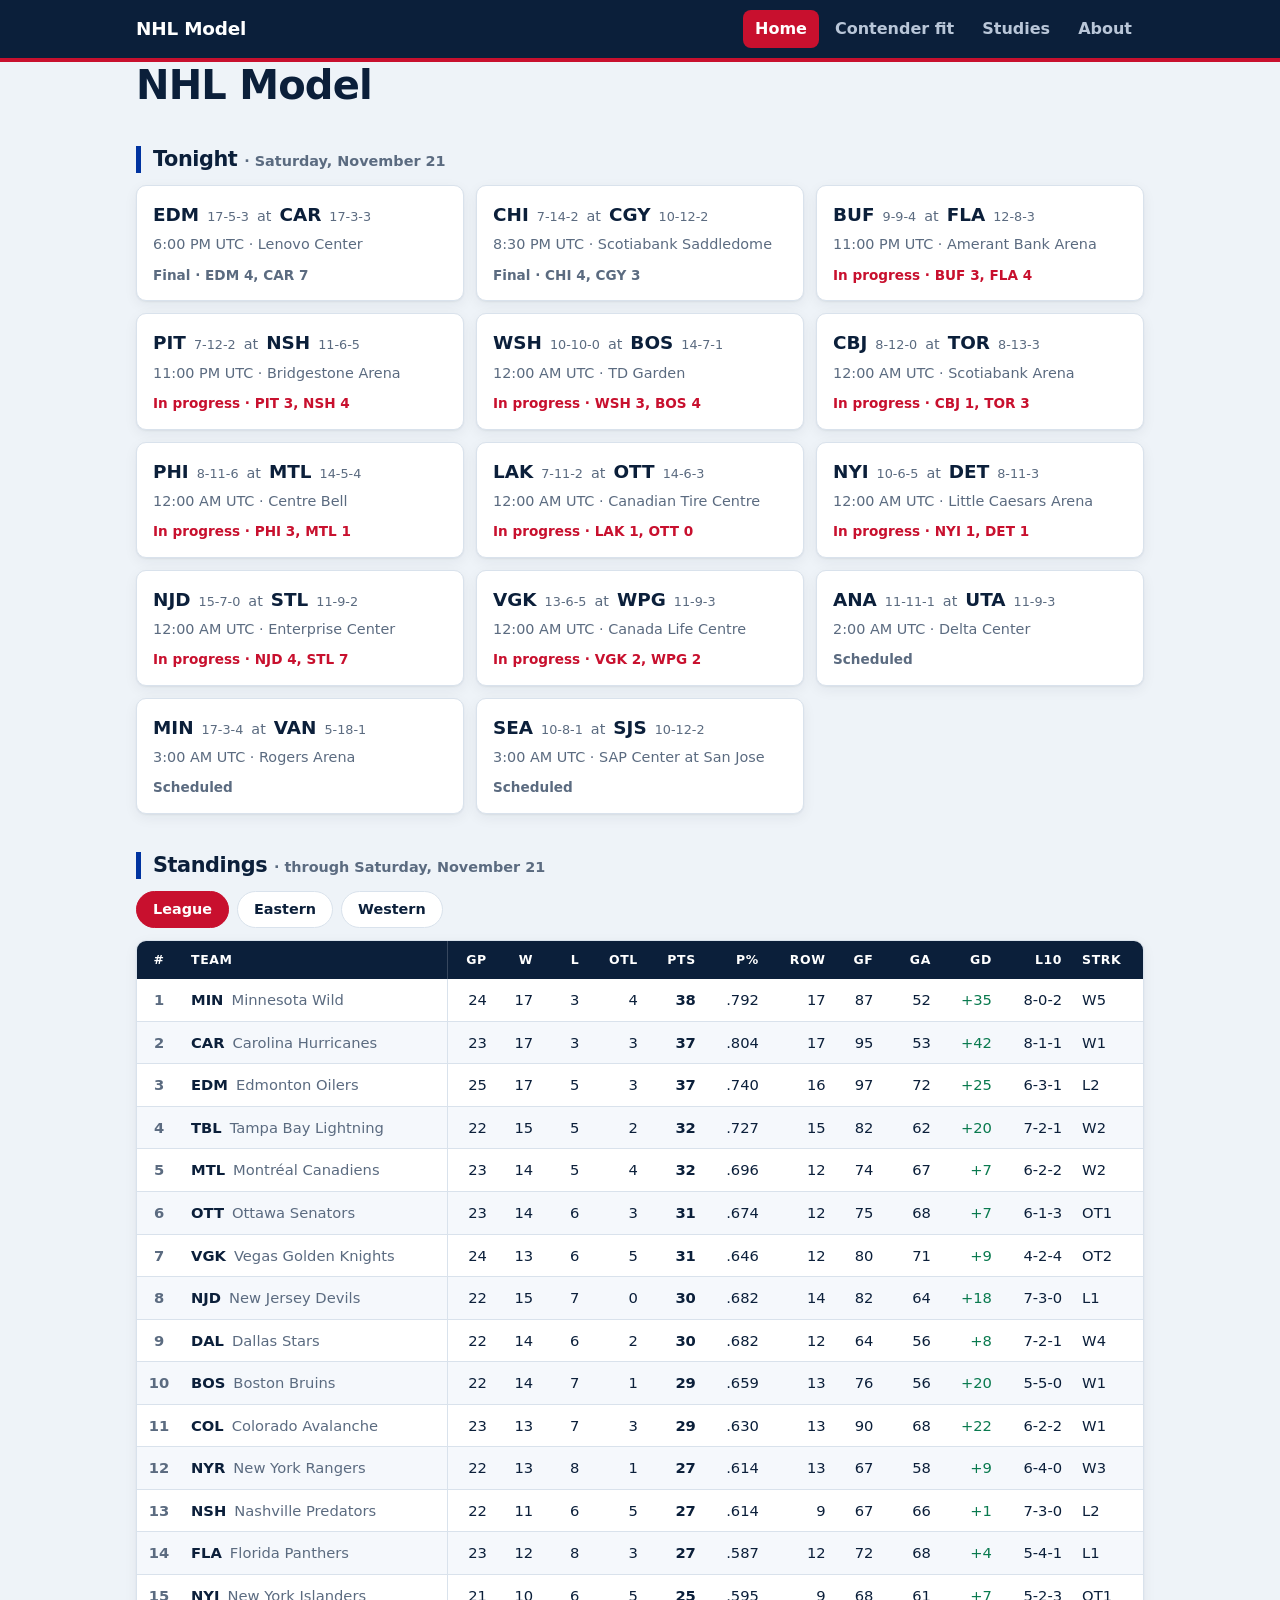
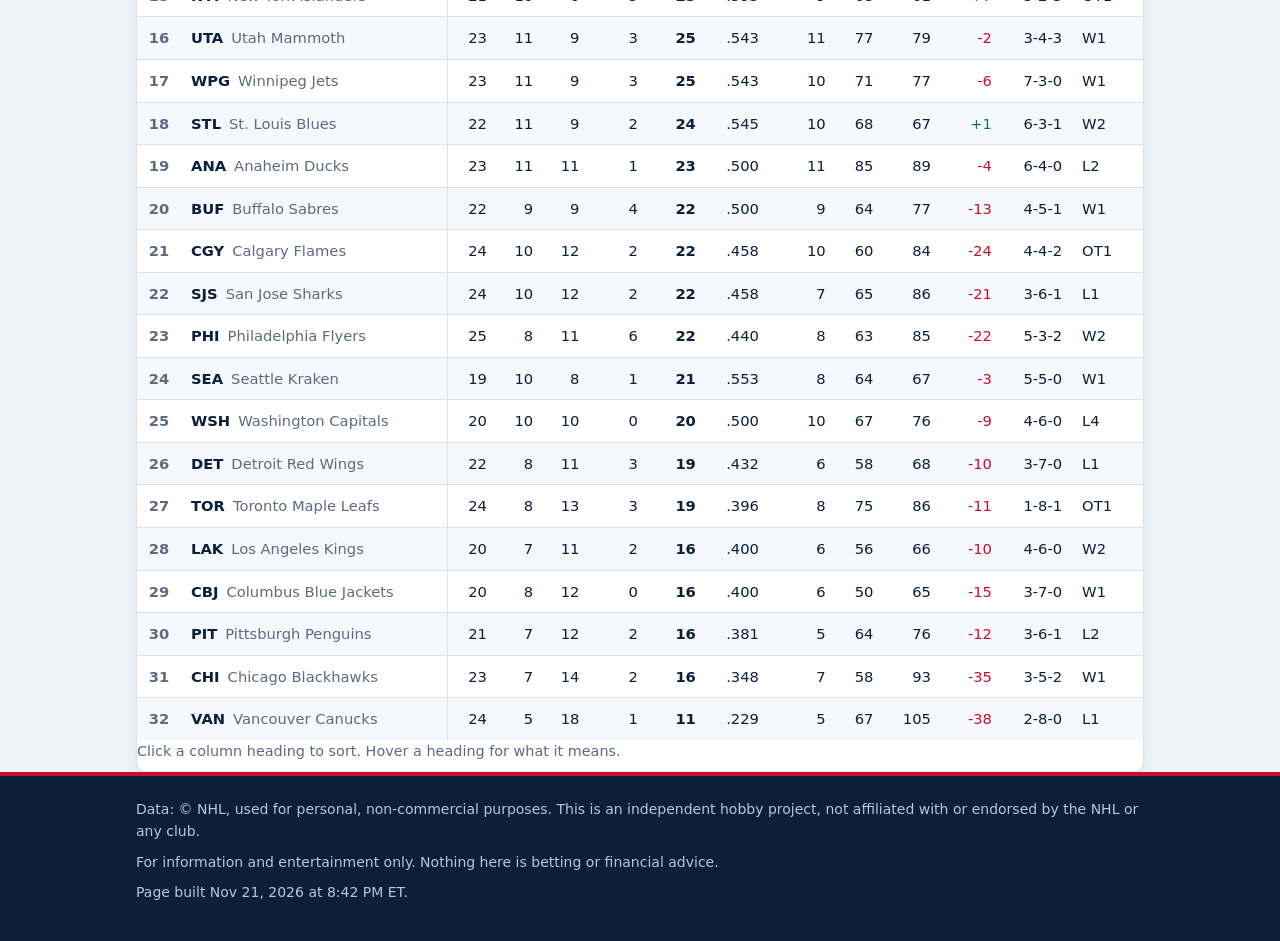
==== commit df40241b: "Daily update 2026-11-21: standings, games, contender fit and breakouts" ====
--- a/docs/index.html
+++ b/docs/index.html
@@ -21,25 +21,25 @@
 
 <h1>NHL Model</h1>
 
-<h2>Next games <span class="note">&middot; Saturday, November 21</span></h2>
+<h2>Tonight <span class="note">&middot; Saturday, November 21</span></h2>
 <ul class="games">
     <li class="game">
       <div class="matchup">
-        <span>EDM</span> <span class="rec">17-4-3</span>
-        <span class="at">at</span>
-        <span>CAR</span> <span class="rec">16-3-3</span>
+        <span>EDM</span> <span class="rec">17-5-3</span>
+        <span class="at">at</span>
+        <span>CAR</span> <span class="rec">17-3-3</span>
       </div>
       <div class="meta"><time datetime="2026-11-21T18:00:00Z" data-local>1:00 PM ET</time> &middot; Lenovo Center</div>
-      <div class="status">Scheduled</div>
-    </li>
-    <li class="game">
-      <div class="matchup">
-        <span>CHI</span> <span class="rec">6-14-2</span>
-        <span class="at">at</span>
-        <span>CGY</span> <span class="rec">10-12-1</span>
+      <div class="status">Final &middot; EDM 4, CAR 7</div>
+    </li>
+    <li class="game">
+      <div class="matchup">
+        <span>CHI</span> <span class="rec">7-14-2</span>
+        <span class="at">at</span>
+        <span>CGY</span> <span class="rec">10-12-2</span>
       </div>
       <div class="meta"><time datetime="2026-11-21T20:30:00Z" data-local>3:30 PM ET</time> &middot; Scotiabank Saddledome</div>
-      <div class="status">Scheduled</div>
+      <div class="status">Final &middot; CHI 4, CGY 3</div>
     </li>
     <li class="game">
       <div class="matchup">
@@ -48,7 +48,7 @@
         <span>FLA</span> <span class="rec">12-8-3</span>
       </div>
       <div class="meta"><time datetime="2026-11-21T23:00:00Z" data-local>6:00 PM ET</time> &middot; Amerant Bank Arena</div>
-      <div class="status">Scheduled</div>
+      <div class="status live">In progress &middot; BUF 3, FLA 4</div>
     </li>
     <li class="game">
       <div class="matchup">
@@ -57,7 +57,7 @@
         <span>NSH</span> <span class="rec">11-6-5</span>
       </div>
       <div class="meta"><time datetime="2026-11-21T23:00:00Z" data-local>6:00 PM ET</time> &middot; Bridgestone Arena</div>
-      <div class="status">Scheduled</div>
+      <div class="status live">In progress &middot; PIT 3, NSH 4</div>
     </li>
     <li class="game">
       <div class="matchup">
@@ -66,7 +66,7 @@
         <span>BOS</span> <span class="rec">14-7-1</span>
       </div>
       <div class="meta"><time datetime="2026-11-22T00:00:00Z" data-local>7:00 PM ET</time> &middot; TD Garden</div>
-      <div class="status">Scheduled</div>
+      <div class="status live">In progress &middot; WSH 3, BOS 4</div>
     </li>
     <li class="game">
       <div class="matchup">
@@ -75,7 +75,7 @@
         <span>TOR</span> <span class="rec">8-13-3</span>
       </div>
       <div class="meta"><time datetime="2026-11-22T00:00:00Z" data-local>7:00 PM ET</time> &middot; Scotiabank Arena</div>
-      <div class="status">Scheduled</div>
+      <div class="status live">In progress &middot; CBJ 1, TOR 3</div>
     </li>
     <li class="game">
       <div class="matchup">
@@ -84,7 +84,7 @@
         <span>MTL</span> <span class="rec">14-5-4</span>
       </div>
       <div class="meta"><time datetime="2026-11-22T00:00:00Z" data-local>7:00 PM ET</time> &middot; Centre Bell</div>
-      <div class="status">Scheduled</div>
+      <div class="status live">In progress &middot; PHI 3, MTL 1</div>
     </li>
     <li class="game">
       <div class="matchup">
@@ -93,7 +93,7 @@
         <span>OTT</span> <span class="rec">14-6-3</span>
       </div>
       <div class="meta"><time datetime="2026-11-22T00:00:00Z" data-local>7:00 PM ET</time> &middot; Canadian Tire Centre</div>
-      <div class="status">Scheduled</div>
+      <div class="status live">In progress &middot; LAK 1, OTT 0</div>
     </li>
     <li class="game">
       <div class="matchup">
@@ -102,7 +102,7 @@
         <span>DET</span> <span class="rec">8-11-3</span>
       </div>
       <div class="meta"><time datetime="2026-11-22T00:00:00Z" data-local>7:00 PM ET</time> &middot; Little Caesars Arena</div>
-      <div class="status">Scheduled</div>
+      <div class="status live">In progress &middot; NYI 1, DET 1</div>
     </li>
     <li class="game">
       <div class="matchup">
@@ -111,7 +111,7 @@
         <span>STL</span> <span class="rec">11-9-2</span>
       </div>
       <div class="meta"><time datetime="2026-11-22T00:00:00Z" data-local>7:00 PM ET</time> &middot; Enterprise Center</div>
-      <div class="status">Scheduled</div>
+      <div class="status live">In progress &middot; NJD 4, STL 7</div>
     </li>
     <li class="game">
       <div class="matchup">
@@ -120,7 +120,7 @@
         <span>WPG</span> <span class="rec">11-9-3</span>
       </div>
       <div class="meta"><time datetime="2026-11-22T00:00:00Z" data-local>7:00 PM ET</time> &middot; Canada Life Centre</div>
-      <div class="status">Scheduled</div>
+      <div class="status live">In progress &middot; VGK 2, WPG 2</div>
     </li>
     <li class="game">
       <div class="matchup">
@@ -151,7 +151,7 @@
     </li>
 </ul>
 
-<h2>Standings <span class="note">&middot; through Thursday, November 19</span></h2>
+<h2>Standings <span class="note">&middot; through Saturday, November 21</span></h2>
 <div class="chips" data-filter-group="standings" role="group" aria-label="Filter standings">
   <button type="button" data-filter="all" aria-pressed="true">League</button>
   <button type="button" data-filter="Eastern" aria-pressed="false">Eastern</button>
@@ -163,8 +163,8 @@
 <thead><tr><th class="" data-sort="num" data-first="ascending" title="Rank in the league (by points)" scope="col"><button type="button">#</button></th><th class="left" data-sort="text" data-first="ascending" title="Team" scope="col"><button type="button">Team</button></th><th class="" data-sort="num" title="Games played" scope="col"><button type="button">GP</button></th><th class="" data-sort="num" title="Wins" scope="col"><button type="button">W</button></th><th class="" data-sort="num" title="Regulation losses" scope="col"><button type="button">L</button></th><th class="" data-sort="num" title="Overtime / shootout losses" scope="col"><button type="button">OTL</button></th><th class="" data-sort="num" title="Points" scope="col"><button type="button">PTS</button></th><th class="" data-sort="num" title="Points percentage: points won out of points available" scope="col"><button type="button">P%</button></th><th class="" data-sort="num" title="Regulation + overtime wins (first tiebreaker after points)" scope="col"><button type="button">ROW</button></th><th class="" data-sort="num" title="Goals for" scope="col"><button type="button">GF</button></th><th class="" data-sort="num" data-first="ascending" title="Goals against" scope="col"><button type="button">GA</button></th><th class="" data-sort="num" title="Goal difference" scope="col"><button type="button">GD</button></th><th class="" data-sort="num" title="Record in the last 10 games (W-L-OTL)" scope="col"><button type="button">L10</button></th><th class="left" data-sort="text" title="Current streak (W = winning, L = losing, OTL = overtime losses)" scope="col"><button type="button">STRK</button></th></tr></thead>
 <tbody>
 <tr data-conf="Western"><td data-v="1">1</td><td class="team left" data-v="Minnesota Wild">MIN<span class="full">Minnesota Wild</span></td><td data-v="24">24</td><td data-v="17">17</td><td data-v="3">3</td><td data-v="4">4</td><td class="pts" data-v="38">38</td><td data-v="0.792">.792</td><td data-v="17">17</td><td data-v="87">87</td><td data-v="52">52</td><td class="pos" data-v="35">+35</td><td data-v="8">8-0-2</td><td class="left" data-v="">W5</td></tr>
-<tr data-conf="Western"><td data-v="2">2</td><td class="team left" data-v="Edmonton Oilers">EDM<span class="full">Edmonton Oilers</span></td><td data-v="24">24</td><td data-v="17">17</td><td data-v="4">4</td><td data-v="3">3</td><td class="pts" data-v="37">37</td><td data-v="0.771">.771</td><td data-v="16">16</td><td data-v="93">93</td><td data-v="65">65</td><td class="pos" data-v="28">+28</td><td data-v="7">7-2-1</td><td class="left" data-v="">L1</td></tr>
-<tr data-conf="Eastern"><td data-v="3">3</td><td class="team left" data-v="Carolina Hurricanes">CAR<span class="full">Carolina Hurricanes</span></td><td data-v="22">22</td><td data-v="16">16</td><td data-v="3">3</td><td data-v="3">3</td><td class="pts" data-v="35">35</td><td data-v="0.795">.795</td><td data-v="16">16</td><td data-v="88">88</td><td data-v="49">49</td><td class="pos" data-v="39">+39</td><td data-v="8">8-1-1</td><td class="left" data-v="">OT1</td></tr>
+<tr data-conf="Eastern"><td data-v="2">2</td><td class="team left" data-v="Carolina Hurricanes">CAR<span class="full">Carolina Hurricanes</span></td><td data-v="23">23</td><td data-v="17">17</td><td data-v="3">3</td><td data-v="3">3</td><td class="pts" data-v="37">37</td><td data-v="0.804">.804</td><td data-v="17">17</td><td data-v="95">95</td><td data-v="53">53</td><td class="pos" data-v="42">+42</td><td data-v="8">8-1-1</td><td class="left" data-v="">W1</td></tr>
+<tr data-conf="Western"><td data-v="3">3</td><td class="team left" data-v="Edmonton Oilers">EDM<span class="full">Edmonton Oilers</span></td><td data-v="25">25</td><td data-v="17">17</td><td data-v="5">5</td><td data-v="3">3</td><td class="pts" data-v="37">37</td><td data-v="0.74">.740</td><td data-v="16">16</td><td data-v="97">97</td><td data-v="72">72</td><td class="pos" data-v="25">+25</td><td data-v="6">6-3-1</td><td class="left" data-v="">L2</td></tr>
 <tr data-conf="Eastern"><td data-v="4">4</td><td class="team left" data-v="Tampa Bay Lightning">TBL<span class="full">Tampa Bay Lightning</span></td><td data-v="22">22</td><td data-v="15">15</td><td data-v="5">5</td><td data-v="2">2</td><td class="pts" data-v="32">32</td><td data-v="0.727">.727</td><td data-v="15">15</td><td data-v="82">82</td><td data-v="62">62</td><td class="pos" data-v="20">+20</td><td data-v="7">7-2-1</td><td class="left" data-v="">W2</td></tr>
 <tr data-conf="Eastern"><td data-v="5">5</td><td class="team left" data-v="Montréal Canadiens">MTL<span class="full">Montréal Canadiens</span></td><td data-v="23">23</td><td data-v="14">14</td><td data-v="5">5</td><td data-v="4">4</td><td class="pts" data-v="32">32</td><td data-v="0.696">.696</td><td data-v="12">12</td><td data-v="74">74</td><td data-v="67">67</td><td class="pos" data-v="7">+7</td><td data-v="6">6-2-2</td><td class="left" data-v="">W2</td></tr>
 <tr data-conf="Eastern"><td data-v="6">6</td><td class="team left" data-v="Ottawa Senators">OTT<span class="full">Ottawa Senators</span></td><td data-v="23">23</td><td data-v="14">14</td><td data-v="6">6</td><td data-v="3">3</td><td class="pts" data-v="31">31</td><td data-v="0.674">.674</td><td data-v="12">12</td><td data-v="75">75</td><td data-v="68">68</td><td class="pos" data-v="7">+7</td><td data-v="6">6-1-3</td><td class="left" data-v="">OT1</td></tr>
@@ -182,17 +182,17 @@
 <tr data-conf="Western"><td data-v="18">18</td><td class="team left" data-v="St. Louis Blues">STL<span class="full">St. Louis Blues</span></td><td data-v="22">22</td><td data-v="11">11</td><td data-v="9">9</td><td data-v="2">2</td><td class="pts" data-v="24">24</td><td data-v="0.545">.545</td><td data-v="10">10</td><td data-v="68">68</td><td data-v="67">67</td><td class="pos" data-v="1">+1</td><td data-v="6">6-3-1</td><td class="left" data-v="">W2</td></tr>
 <tr data-conf="Western"><td data-v="19">19</td><td class="team left" data-v="Anaheim Ducks">ANA<span class="full">Anaheim Ducks</span></td><td data-v="23">23</td><td data-v="11">11</td><td data-v="11">11</td><td data-v="1">1</td><td class="pts" data-v="23">23</td><td data-v="0.5">.500</td><td data-v="11">11</td><td data-v="85">85</td><td data-v="89">89</td><td class="neg" data-v="-4">-4</td><td data-v="6">6-4-0</td><td class="left" data-v="">L2</td></tr>
 <tr data-conf="Eastern"><td data-v="20">20</td><td class="team left" data-v="Buffalo Sabres">BUF<span class="full">Buffalo Sabres</span></td><td data-v="22">22</td><td data-v="9">9</td><td data-v="9">9</td><td data-v="4">4</td><td class="pts" data-v="22">22</td><td data-v="0.5">.500</td><td data-v="9">9</td><td data-v="64">64</td><td data-v="77">77</td><td class="neg" data-v="-13">-13</td><td data-v="4">4-5-1</td><td class="left" data-v="">W1</td></tr>
-<tr data-conf="Western"><td data-v="21">21</td><td class="team left" data-v="San Jose Sharks">SJS<span class="full">San Jose Sharks</span></td><td data-v="24">24</td><td data-v="10">10</td><td data-v="12">12</td><td data-v="2">2</td><td class="pts" data-v="22">22</td><td data-v="0.458">.458</td><td data-v="7">7</td><td data-v="65">65</td><td data-v="86">86</td><td class="neg" data-v="-21">-21</td><td data-v="3">3-6-1</td><td class="left" data-v="">L1</td></tr>
-<tr data-conf="Eastern"><td data-v="22">22</td><td class="team left" data-v="Philadelphia Flyers">PHI<span class="full">Philadelphia Flyers</span></td><td data-v="25">25</td><td data-v="8">8</td><td data-v="11">11</td><td data-v="6">6</td><td class="pts" data-v="22">22</td><td data-v="0.44">.440</td><td data-v="8">8</td><td data-v="63">63</td><td data-v="85">85</td><td class="neg" data-v="-22">-22</td><td data-v="5">5-3-2</td><td class="left" data-v="">W2</td></tr>
-<tr data-conf="Western"><td data-v="23">23</td><td class="team left" data-v="Seattle Kraken">SEA<span class="full">Seattle Kraken</span></td><td data-v="19">19</td><td data-v="10">10</td><td data-v="8">8</td><td data-v="1">1</td><td class="pts" data-v="21">21</td><td data-v="0.553">.553</td><td data-v="8">8</td><td data-v="64">64</td><td data-v="67">67</td><td class="neg" data-v="-3">-3</td><td data-v="5">5-5-0</td><td class="left" data-v="">W1</td></tr>
-<tr data-conf="Western"><td data-v="24">24</td><td class="team left" data-v="Calgary Flames">CGY<span class="full">Calgary Flames</span></td><td data-v="23">23</td><td data-v="10">10</td><td data-v="12">12</td><td data-v="1">1</td><td class="pts" data-v="21">21</td><td data-v="0.457">.457</td><td data-v="10">10</td><td data-v="57">57</td><td data-v="80">80</td><td class="neg" data-v="-23">-23</td><td data-v="4">4-5-1</td><td class="left" data-v="">L1</td></tr>
+<tr data-conf="Western"><td data-v="21">21</td><td class="team left" data-v="Calgary Flames">CGY<span class="full">Calgary Flames</span></td><td data-v="24">24</td><td data-v="10">10</td><td data-v="12">12</td><td data-v="2">2</td><td class="pts" data-v="22">22</td><td data-v="0.458">.458</td><td data-v="10">10</td><td data-v="60">60</td><td data-v="84">84</td><td class="neg" data-v="-24">-24</td><td data-v="4">4-4-2</td><td class="left" data-v="">OT1</td></tr>
+<tr data-conf="Western"><td data-v="22">22</td><td class="team left" data-v="San Jose Sharks">SJS<span class="full">San Jose Sharks</span></td><td data-v="24">24</td><td data-v="10">10</td><td data-v="12">12</td><td data-v="2">2</td><td class="pts" data-v="22">22</td><td data-v="0.458">.458</td><td data-v="7">7</td><td data-v="65">65</td><td data-v="86">86</td><td class="neg" data-v="-21">-21</td><td data-v="3">3-6-1</td><td class="left" data-v="">L1</td></tr>
+<tr data-conf="Eastern"><td data-v="23">23</td><td class="team left" data-v="Philadelphia Flyers">PHI<span class="full">Philadelphia Flyers</span></td><td data-v="25">25</td><td data-v="8">8</td><td data-v="11">11</td><td data-v="6">6</td><td class="pts" data-v="22">22</td><td data-v="0.44">.440</td><td data-v="8">8</td><td data-v="63">63</td><td data-v="85">85</td><td class="neg" data-v="-22">-22</td><td data-v="5">5-3-2</td><td class="left" data-v="">W2</td></tr>
+<tr data-conf="Western"><td data-v="24">24</td><td class="team left" data-v="Seattle Kraken">SEA<span class="full">Seattle Kraken</span></td><td data-v="19">19</td><td data-v="10">10</td><td data-v="8">8</td><td data-v="1">1</td><td class="pts" data-v="21">21</td><td data-v="0.553">.553</td><td data-v="8">8</td><td data-v="64">64</td><td data-v="67">67</td><td class="neg" data-v="-3">-3</td><td data-v="5">5-5-0</td><td class="left" data-v="">W1</td></tr>
 <tr data-conf="Eastern"><td data-v="25">25</td><td class="team left" data-v="Washington Capitals">WSH<span class="full">Washington Capitals</span></td><td data-v="20">20</td><td data-v="10">10</td><td data-v="10">10</td><td data-v="0">0</td><td class="pts" data-v="20">20</td><td data-v="0.5">.500</td><td data-v="10">10</td><td data-v="67">67</td><td data-v="76">76</td><td class="neg" data-v="-9">-9</td><td data-v="4">4-6-0</td><td class="left" data-v="">L4</td></tr>
 <tr data-conf="Eastern"><td data-v="26">26</td><td class="team left" data-v="Detroit Red Wings">DET<span class="full">Detroit Red Wings</span></td><td data-v="22">22</td><td data-v="8">8</td><td data-v="11">11</td><td data-v="3">3</td><td class="pts" data-v="19">19</td><td data-v="0.432">.432</td><td data-v="6">6</td><td data-v="58">58</td><td data-v="68">68</td><td class="neg" data-v="-10">-10</td><td data-v="3">3-7-0</td><td class="left" data-v="">L1</td></tr>
 <tr data-conf="Eastern"><td data-v="27">27</td><td class="team left" data-v="Toronto Maple Leafs">TOR<span class="full">Toronto Maple Leafs</span></td><td data-v="24">24</td><td data-v="8">8</td><td data-v="13">13</td><td data-v="3">3</td><td class="pts" data-v="19">19</td><td data-v="0.396">.396</td><td data-v="8">8</td><td data-v="75">75</td><td data-v="86">86</td><td class="neg" data-v="-11">-11</td><td data-v="1">1-8-1</td><td class="left" data-v="">OT1</td></tr>
 <tr data-conf="Western"><td data-v="28">28</td><td class="team left" data-v="Los Angeles Kings">LAK<span class="full">Los Angeles Kings</span></td><td data-v="20">20</td><td data-v="7">7</td><td data-v="11">11</td><td data-v="2">2</td><td class="pts" data-v="16">16</td><td data-v="0.4">.400</td><td data-v="6">6</td><td data-v="56">56</td><td data-v="66">66</td><td class="neg" data-v="-10">-10</td><td data-v="4">4-6-0</td><td class="left" data-v="">W2</td></tr>
 <tr data-conf="Eastern"><td data-v="29">29</td><td class="team left" data-v="Columbus Blue Jackets">CBJ<span class="full">Columbus Blue Jackets</span></td><td data-v="20">20</td><td data-v="8">8</td><td data-v="12">12</td><td data-v="0">0</td><td class="pts" data-v="16">16</td><td data-v="0.4">.400</td><td data-v="6">6</td><td data-v="50">50</td><td data-v="65">65</td><td class="neg" data-v="-15">-15</td><td data-v="3">3-7-0</td><td class="left" data-v="">W1</td></tr>
 <tr data-conf="Eastern"><td data-v="30">30</td><td class="team left" data-v="Pittsburgh Penguins">PIT<span class="full">Pittsburgh Penguins</span></td><td data-v="21">21</td><td data-v="7">7</td><td data-v="12">12</td><td data-v="2">2</td><td class="pts" data-v="16">16</td><td data-v="0.381">.381</td><td data-v="5">5</td><td data-v="64">64</td><td data-v="76">76</td><td class="neg" data-v="-12">-12</td><td data-v="3">3-6-1</td><td class="left" data-v="">L2</td></tr>
-<tr data-conf="Western"><td data-v="31">31</td><td class="team left" data-v="Chicago Blackhawks">CHI<span class="full">Chicago Blackhawks</span></td><td data-v="22">22</td><td data-v="6">6</td><td data-v="14">14</td><td data-v="2">2</td><td class="pts" data-v="14">14</td><td data-v="0.318">.318</td><td data-v="6">6</td><td data-v="54">54</td><td data-v="90">90</td><td class="neg" data-v="-36">-36</td><td data-v="2">2-6-2</td><td class="left" data-v="">L1</td></tr>
+<tr data-conf="Western"><td data-v="31">31</td><td class="team left" data-v="Chicago Blackhawks">CHI<span class="full">Chicago Blackhawks</span></td><td data-v="23">23</td><td data-v="7">7</td><td data-v="14">14</td><td data-v="2">2</td><td class="pts" data-v="16">16</td><td data-v="0.348">.348</td><td data-v="7">7</td><td data-v="58">58</td><td data-v="93">93</td><td class="neg" data-v="-35">-35</td><td data-v="3">3-5-2</td><td class="left" data-v="">W1</td></tr>
 <tr data-conf="Western"><td data-v="32">32</td><td class="team left" data-v="Vancouver Canucks">VAN<span class="full">Vancouver Canucks</span></td><td data-v="24">24</td><td data-v="5">5</td><td data-v="18">18</td><td data-v="1">1</td><td class="pts" data-v="11">11</td><td data-v="0.229">.229</td><td data-v="5">5</td><td data-v="67">67</td><td data-v="105">105</td><td class="neg" data-v="-38">-38</td><td data-v="2">2-8-0</td><td class="left" data-v="">L1</td></tr>
 </tbody>
 </table>
@@ -203,7 +203,7 @@
   <div class="wrap">
     <p>Data: &copy; NHL, used for personal, non-commercial purposes. This is an independent hobby project, not affiliated with or endorsed by the NHL or any club.</p>
     <p>For information and entertainment only. Nothing here is betting or financial advice.</p>
-    <p>Page built Nov 20, 2026 at 7:58 AM ET.</p>
+    <p>Page built Nov 21, 2026 at 8:42 PM ET.</p>
   </div>
 </footer>
 <script src="site.js?v=53537484"></script>
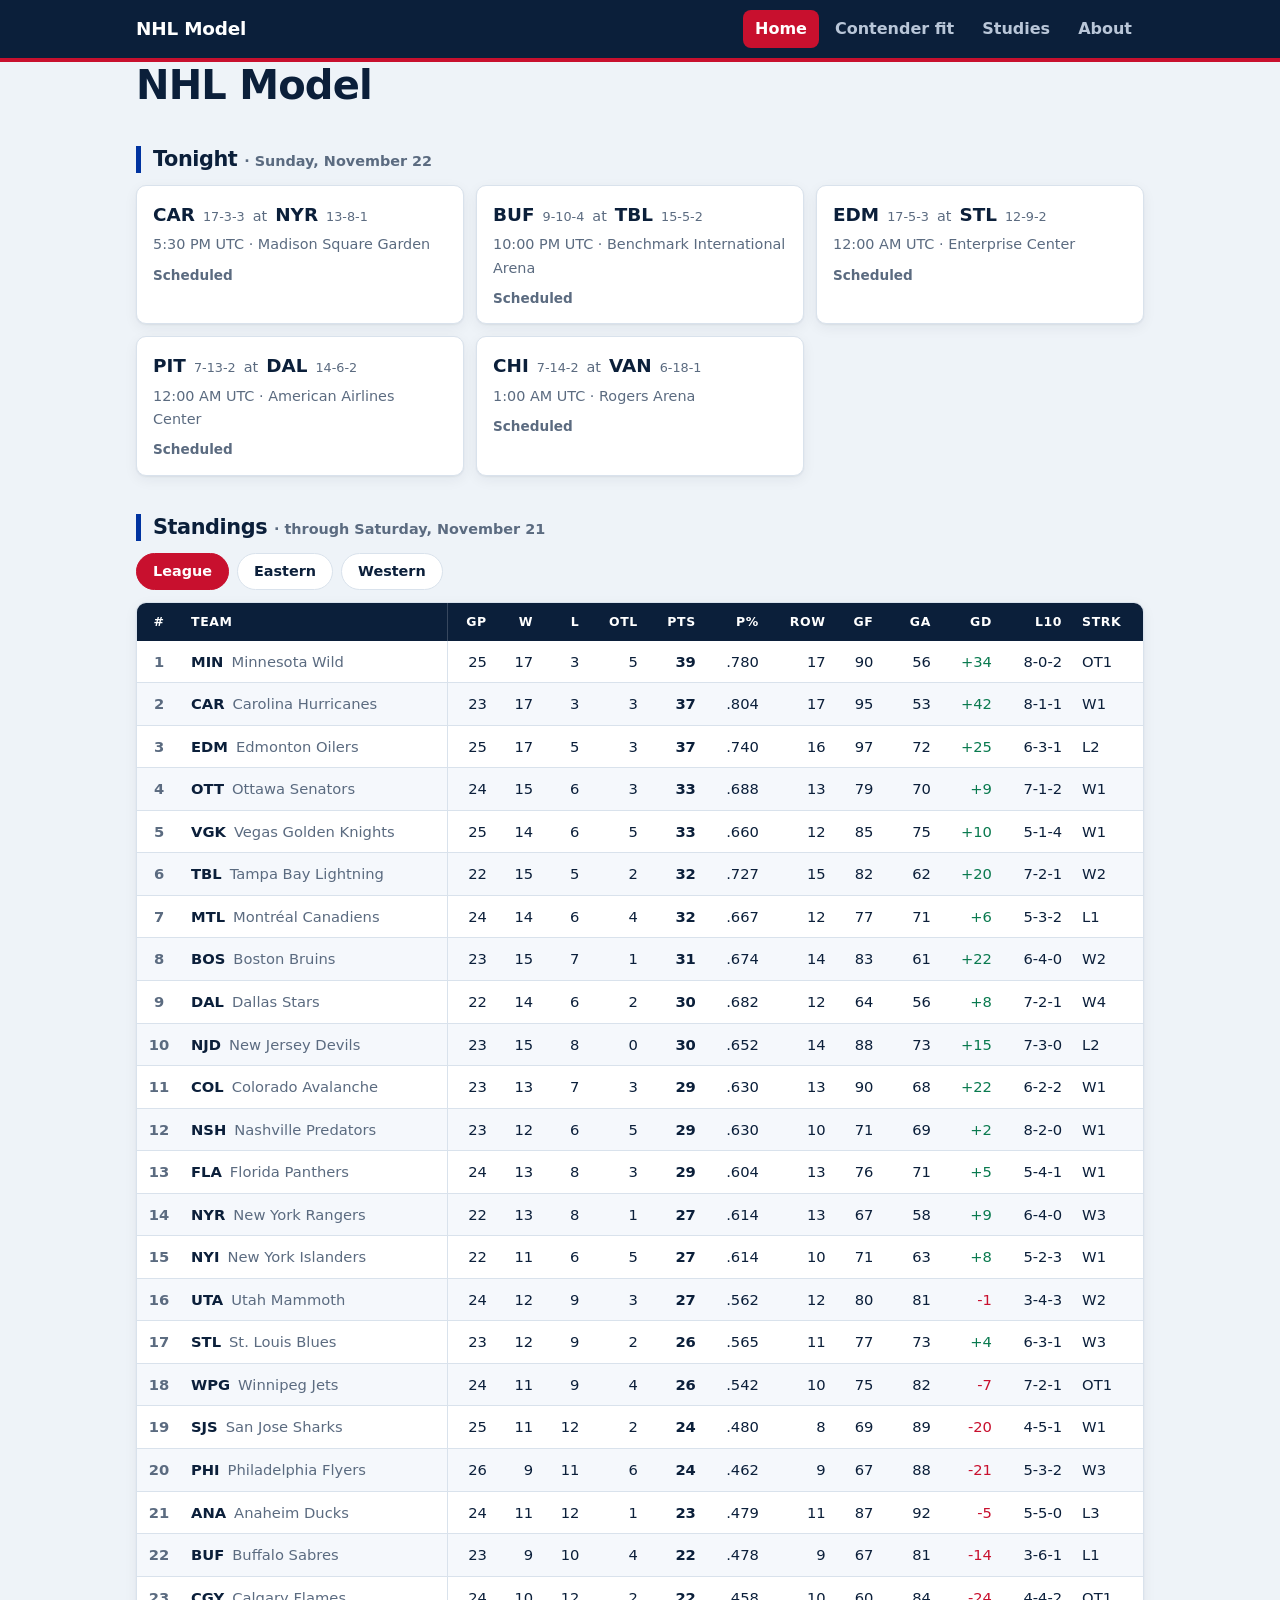
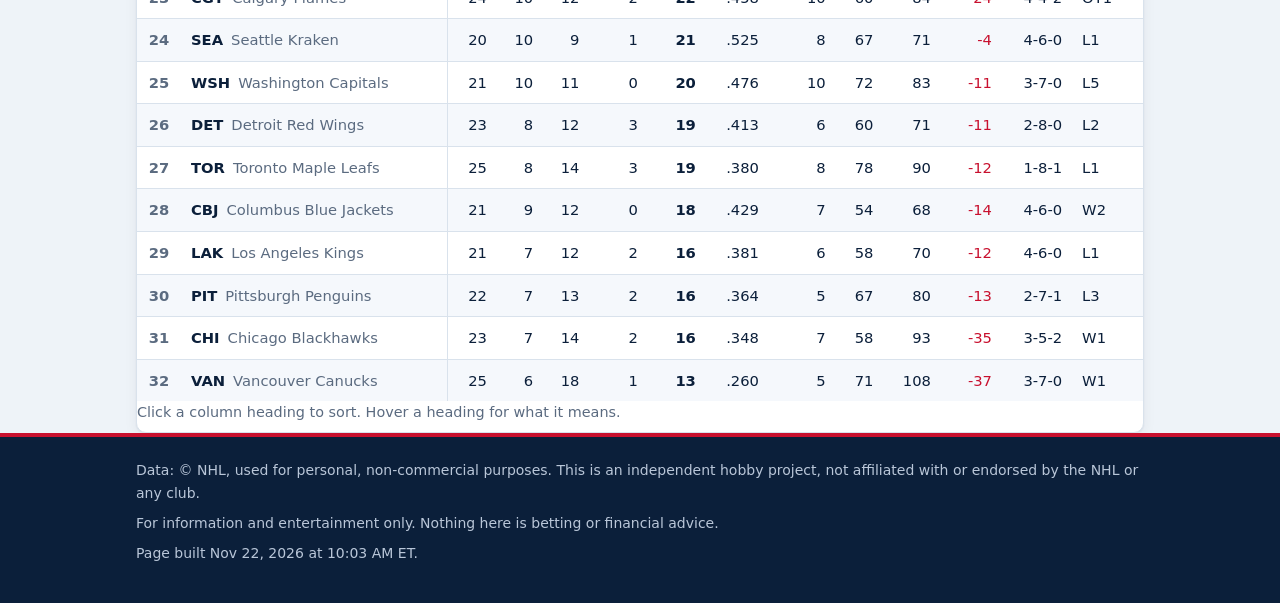
==== commit bb683a39: "Daily update 2026-11-22: standings, games, contender fit and breakouts" ====
--- a/docs/index.html
+++ b/docs/index.html
@@ -21,132 +21,51 @@
 
 <h1>NHL Model</h1>
 
-<h2>Tonight <span class="note">&middot; Saturday, November 21</span></h2>
+<h2>Tonight <span class="note">&middot; Sunday, November 22</span></h2>
 <ul class="games">
+    <li class="game">
+      <div class="matchup">
+        <span>CAR</span> <span class="rec">17-3-3</span>
+        <span class="at">at</span>
+        <span>NYR</span> <span class="rec">13-8-1</span>
+      </div>
+      <div class="meta"><time datetime="2026-11-22T17:30:00Z" data-local>12:30 PM ET</time> &middot; Madison Square Garden</div>
+      <div class="status">Scheduled</div>
+    </li>
+    <li class="game">
+      <div class="matchup">
+        <span>BUF</span> <span class="rec">9-10-4</span>
+        <span class="at">at</span>
+        <span>TBL</span> <span class="rec">15-5-2</span>
+      </div>
+      <div class="meta"><time datetime="2026-11-22T22:00:00Z" data-local>5:00 PM ET</time> &middot; Benchmark International Arena</div>
+      <div class="status">Scheduled</div>
+    </li>
     <li class="game">
       <div class="matchup">
         <span>EDM</span> <span class="rec">17-5-3</span>
         <span class="at">at</span>
-        <span>CAR</span> <span class="rec">17-3-3</span>
+        <span>STL</span> <span class="rec">12-9-2</span>
       </div>
-      <div class="meta"><time datetime="2026-11-21T18:00:00Z" data-local>1:00 PM ET</time> &middot; Lenovo Center</div>
-      <div class="status">Final &middot; EDM 4, CAR 7</div>
+      <div class="meta"><time datetime="2026-11-23T00:00:00Z" data-local>7:00 PM ET</time> &middot; Enterprise Center</div>
+      <div class="status">Scheduled</div>
+    </li>
+    <li class="game">
+      <div class="matchup">
+        <span>PIT</span> <span class="rec">7-13-2</span>
+        <span class="at">at</span>
+        <span>DAL</span> <span class="rec">14-6-2</span>
+      </div>
+      <div class="meta"><time datetime="2026-11-23T00:00:00Z" data-local>7:00 PM ET</time> &middot; American Airlines Center</div>
+      <div class="status">Scheduled</div>
     </li>
     <li class="game">
       <div class="matchup">
         <span>CHI</span> <span class="rec">7-14-2</span>
         <span class="at">at</span>
-        <span>CGY</span> <span class="rec">10-12-2</span>
+        <span>VAN</span> <span class="rec">6-18-1</span>
       </div>
-      <div class="meta"><time datetime="2026-11-21T20:30:00Z" data-local>3:30 PM ET</time> &middot; Scotiabank Saddledome</div>
-      <div class="status">Final &middot; CHI 4, CGY 3</div>
-    </li>
-    <li class="game">
-      <div class="matchup">
-        <span>BUF</span> <span class="rec">9-9-4</span>
-        <span class="at">at</span>
-        <span>FLA</span> <span class="rec">12-8-3</span>
-      </div>
-      <div class="meta"><time datetime="2026-11-21T23:00:00Z" data-local>6:00 PM ET</time> &middot; Amerant Bank Arena</div>
-      <div class="status live">In progress &middot; BUF 3, FLA 4</div>
-    </li>
-    <li class="game">
-      <div class="matchup">
-        <span>PIT</span> <span class="rec">7-12-2</span>
-        <span class="at">at</span>
-        <span>NSH</span> <span class="rec">11-6-5</span>
-      </div>
-      <div class="meta"><time datetime="2026-11-21T23:00:00Z" data-local>6:00 PM ET</time> &middot; Bridgestone Arena</div>
-      <div class="status live">In progress &middot; PIT 3, NSH 4</div>
-    </li>
-    <li class="game">
-      <div class="matchup">
-        <span>WSH</span> <span class="rec">10-10-0</span>
-        <span class="at">at</span>
-        <span>BOS</span> <span class="rec">14-7-1</span>
-      </div>
-      <div class="meta"><time datetime="2026-11-22T00:00:00Z" data-local>7:00 PM ET</time> &middot; TD Garden</div>
-      <div class="status live">In progress &middot; WSH 3, BOS 4</div>
-    </li>
-    <li class="game">
-      <div class="matchup">
-        <span>CBJ</span> <span class="rec">8-12-0</span>
-        <span class="at">at</span>
-        <span>TOR</span> <span class="rec">8-13-3</span>
-      </div>
-      <div class="meta"><time datetime="2026-11-22T00:00:00Z" data-local>7:00 PM ET</time> &middot; Scotiabank Arena</div>
-      <div class="status live">In progress &middot; CBJ 1, TOR 3</div>
-    </li>
-    <li class="game">
-      <div class="matchup">
-        <span>PHI</span> <span class="rec">8-11-6</span>
-        <span class="at">at</span>
-        <span>MTL</span> <span class="rec">14-5-4</span>
-      </div>
-      <div class="meta"><time datetime="2026-11-22T00:00:00Z" data-local>7:00 PM ET</time> &middot; Centre Bell</div>
-      <div class="status live">In progress &middot; PHI 3, MTL 1</div>
-    </li>
-    <li class="game">
-      <div class="matchup">
-        <span>LAK</span> <span class="rec">7-11-2</span>
-        <span class="at">at</span>
-        <span>OTT</span> <span class="rec">14-6-3</span>
-      </div>
-      <div class="meta"><time datetime="2026-11-22T00:00:00Z" data-local>7:00 PM ET</time> &middot; Canadian Tire Centre</div>
-      <div class="status live">In progress &middot; LAK 1, OTT 0</div>
-    </li>
-    <li class="game">
-      <div class="matchup">
-        <span>NYI</span> <span class="rec">10-6-5</span>
-        <span class="at">at</span>
-        <span>DET</span> <span class="rec">8-11-3</span>
-      </div>
-      <div class="meta"><time datetime="2026-11-22T00:00:00Z" data-local>7:00 PM ET</time> &middot; Little Caesars Arena</div>
-      <div class="status live">In progress &middot; NYI 1, DET 1</div>
-    </li>
-    <li class="game">
-      <div class="matchup">
-        <span>NJD</span> <span class="rec">15-7-0</span>
-        <span class="at">at</span>
-        <span>STL</span> <span class="rec">11-9-2</span>
-      </div>
-      <div class="meta"><time datetime="2026-11-22T00:00:00Z" data-local>7:00 PM ET</time> &middot; Enterprise Center</div>
-      <div class="status live">In progress &middot; NJD 4, STL 7</div>
-    </li>
-    <li class="game">
-      <div class="matchup">
-        <span>VGK</span> <span class="rec">13-6-5</span>
-        <span class="at">at</span>
-        <span>WPG</span> <span class="rec">11-9-3</span>
-      </div>
-      <div class="meta"><time datetime="2026-11-22T00:00:00Z" data-local>7:00 PM ET</time> &middot; Canada Life Centre</div>
-      <div class="status live">In progress &middot; VGK 2, WPG 2</div>
-    </li>
-    <li class="game">
-      <div class="matchup">
-        <span>ANA</span> <span class="rec">11-11-1</span>
-        <span class="at">at</span>
-        <span>UTA</span> <span class="rec">11-9-3</span>
-      </div>
-      <div class="meta"><time datetime="2026-11-22T02:00:00Z" data-local>9:00 PM ET</time> &middot; Delta Center</div>
-      <div class="status">Scheduled</div>
-    </li>
-    <li class="game">
-      <div class="matchup">
-        <span>MIN</span> <span class="rec">17-3-4</span>
-        <span class="at">at</span>
-        <span>VAN</span> <span class="rec">5-18-1</span>
-      </div>
-      <div class="meta"><time datetime="2026-11-22T03:00:00Z" data-local>10:00 PM ET</time> &middot; Rogers Arena</div>
-      <div class="status">Scheduled</div>
-    </li>
-    <li class="game">
-      <div class="matchup">
-        <span>SEA</span> <span class="rec">10-8-1</span>
-        <span class="at">at</span>
-        <span>SJS</span> <span class="rec">10-12-2</span>
-      </div>
-      <div class="meta"><time datetime="2026-11-22T03:00:00Z" data-local>10:00 PM ET</time> &middot; SAP Center at San Jose</div>
+      <div class="meta"><time datetime="2026-11-23T01:00:00Z" data-local>8:00 PM ET</time> &middot; Rogers Arena</div>
       <div class="status">Scheduled</div>
     </li>
 </ul>
@@ -162,38 +81,38 @@
 <caption class="note" style="text-align:left;padding:0 0 8px;caption-side:bottom">Click a column heading to sort. Hover a heading for what it means.</caption>
 <thead><tr><th class="" data-sort="num" data-first="ascending" title="Rank in the league (by points)" scope="col"><button type="button">#</button></th><th class="left" data-sort="text" data-first="ascending" title="Team" scope="col"><button type="button">Team</button></th><th class="" data-sort="num" title="Games played" scope="col"><button type="button">GP</button></th><th class="" data-sort="num" title="Wins" scope="col"><button type="button">W</button></th><th class="" data-sort="num" title="Regulation losses" scope="col"><button type="button">L</button></th><th class="" data-sort="num" title="Overtime / shootout losses" scope="col"><button type="button">OTL</button></th><th class="" data-sort="num" title="Points" scope="col"><button type="button">PTS</button></th><th class="" data-sort="num" title="Points percentage: points won out of points available" scope="col"><button type="button">P%</button></th><th class="" data-sort="num" title="Regulation + overtime wins (first tiebreaker after points)" scope="col"><button type="button">ROW</button></th><th class="" data-sort="num" title="Goals for" scope="col"><button type="button">GF</button></th><th class="" data-sort="num" data-first="ascending" title="Goals against" scope="col"><button type="button">GA</button></th><th class="" data-sort="num" title="Goal difference" scope="col"><button type="button">GD</button></th><th class="" data-sort="num" title="Record in the last 10 games (W-L-OTL)" scope="col"><button type="button">L10</button></th><th class="left" data-sort="text" title="Current streak (W = winning, L = losing, OTL = overtime losses)" scope="col"><button type="button">STRK</button></th></tr></thead>
 <tbody>
-<tr data-conf="Western"><td data-v="1">1</td><td class="team left" data-v="Minnesota Wild">MIN<span class="full">Minnesota Wild</span></td><td data-v="24">24</td><td data-v="17">17</td><td data-v="3">3</td><td data-v="4">4</td><td class="pts" data-v="38">38</td><td data-v="0.792">.792</td><td data-v="17">17</td><td data-v="87">87</td><td data-v="52">52</td><td class="pos" data-v="35">+35</td><td data-v="8">8-0-2</td><td class="left" data-v="">W5</td></tr>
+<tr data-conf="Western"><td data-v="1">1</td><td class="team left" data-v="Minnesota Wild">MIN<span class="full">Minnesota Wild</span></td><td data-v="25">25</td><td data-v="17">17</td><td data-v="3">3</td><td data-v="5">5</td><td class="pts" data-v="39">39</td><td data-v="0.78">.780</td><td data-v="17">17</td><td data-v="90">90</td><td data-v="56">56</td><td class="pos" data-v="34">+34</td><td data-v="8">8-0-2</td><td class="left" data-v="">OT1</td></tr>
 <tr data-conf="Eastern"><td data-v="2">2</td><td class="team left" data-v="Carolina Hurricanes">CAR<span class="full">Carolina Hurricanes</span></td><td data-v="23">23</td><td data-v="17">17</td><td data-v="3">3</td><td data-v="3">3</td><td class="pts" data-v="37">37</td><td data-v="0.804">.804</td><td data-v="17">17</td><td data-v="95">95</td><td data-v="53">53</td><td class="pos" data-v="42">+42</td><td data-v="8">8-1-1</td><td class="left" data-v="">W1</td></tr>
 <tr data-conf="Western"><td data-v="3">3</td><td class="team left" data-v="Edmonton Oilers">EDM<span class="full">Edmonton Oilers</span></td><td data-v="25">25</td><td data-v="17">17</td><td data-v="5">5</td><td data-v="3">3</td><td class="pts" data-v="37">37</td><td data-v="0.74">.740</td><td data-v="16">16</td><td data-v="97">97</td><td data-v="72">72</td><td class="pos" data-v="25">+25</td><td data-v="6">6-3-1</td><td class="left" data-v="">L2</td></tr>
-<tr data-conf="Eastern"><td data-v="4">4</td><td class="team left" data-v="Tampa Bay Lightning">TBL<span class="full">Tampa Bay Lightning</span></td><td data-v="22">22</td><td data-v="15">15</td><td data-v="5">5</td><td data-v="2">2</td><td class="pts" data-v="32">32</td><td data-v="0.727">.727</td><td data-v="15">15</td><td data-v="82">82</td><td data-v="62">62</td><td class="pos" data-v="20">+20</td><td data-v="7">7-2-1</td><td class="left" data-v="">W2</td></tr>
-<tr data-conf="Eastern"><td data-v="5">5</td><td class="team left" data-v="Montréal Canadiens">MTL<span class="full">Montréal Canadiens</span></td><td data-v="23">23</td><td data-v="14">14</td><td data-v="5">5</td><td data-v="4">4</td><td class="pts" data-v="32">32</td><td data-v="0.696">.696</td><td data-v="12">12</td><td data-v="74">74</td><td data-v="67">67</td><td class="pos" data-v="7">+7</td><td data-v="6">6-2-2</td><td class="left" data-v="">W2</td></tr>
-<tr data-conf="Eastern"><td data-v="6">6</td><td class="team left" data-v="Ottawa Senators">OTT<span class="full">Ottawa Senators</span></td><td data-v="23">23</td><td data-v="14">14</td><td data-v="6">6</td><td data-v="3">3</td><td class="pts" data-v="31">31</td><td data-v="0.674">.674</td><td data-v="12">12</td><td data-v="75">75</td><td data-v="68">68</td><td class="pos" data-v="7">+7</td><td data-v="6">6-1-3</td><td class="left" data-v="">OT1</td></tr>
-<tr data-conf="Western"><td data-v="7">7</td><td class="team left" data-v="Vegas Golden Knights">VGK<span class="full">Vegas Golden Knights</span></td><td data-v="24">24</td><td data-v="13">13</td><td data-v="6">6</td><td data-v="5">5</td><td class="pts" data-v="31">31</td><td data-v="0.646">.646</td><td data-v="12">12</td><td data-v="80">80</td><td data-v="71">71</td><td class="pos" data-v="9">+9</td><td data-v="4">4-2-4</td><td class="left" data-v="">OT2</td></tr>
-<tr data-conf="Eastern"><td data-v="8">8</td><td class="team left" data-v="New Jersey Devils">NJD<span class="full">New Jersey Devils</span></td><td data-v="22">22</td><td data-v="15">15</td><td data-v="7">7</td><td data-v="0">0</td><td class="pts" data-v="30">30</td><td data-v="0.682">.682</td><td data-v="14">14</td><td data-v="82">82</td><td data-v="64">64</td><td class="pos" data-v="18">+18</td><td data-v="7">7-3-0</td><td class="left" data-v="">L1</td></tr>
+<tr data-conf="Eastern"><td data-v="4">4</td><td class="team left" data-v="Ottawa Senators">OTT<span class="full">Ottawa Senators</span></td><td data-v="24">24</td><td data-v="15">15</td><td data-v="6">6</td><td data-v="3">3</td><td class="pts" data-v="33">33</td><td data-v="0.688">.688</td><td data-v="13">13</td><td data-v="79">79</td><td data-v="70">70</td><td class="pos" data-v="9">+9</td><td data-v="7">7-1-2</td><td class="left" data-v="">W1</td></tr>
+<tr data-conf="Western"><td data-v="5">5</td><td class="team left" data-v="Vegas Golden Knights">VGK<span class="full">Vegas Golden Knights</span></td><td data-v="25">25</td><td data-v="14">14</td><td data-v="6">6</td><td data-v="5">5</td><td class="pts" data-v="33">33</td><td data-v="0.66">.660</td><td data-v="12">12</td><td data-v="85">85</td><td data-v="75">75</td><td class="pos" data-v="10">+10</td><td data-v="5">5-1-4</td><td class="left" data-v="">W1</td></tr>
+<tr data-conf="Eastern"><td data-v="6">6</td><td class="team left" data-v="Tampa Bay Lightning">TBL<span class="full">Tampa Bay Lightning</span></td><td data-v="22">22</td><td data-v="15">15</td><td data-v="5">5</td><td data-v="2">2</td><td class="pts" data-v="32">32</td><td data-v="0.727">.727</td><td data-v="15">15</td><td data-v="82">82</td><td data-v="62">62</td><td class="pos" data-v="20">+20</td><td data-v="7">7-2-1</td><td class="left" data-v="">W2</td></tr>
+<tr data-conf="Eastern"><td data-v="7">7</td><td class="team left" data-v="Montréal Canadiens">MTL<span class="full">Montréal Canadiens</span></td><td data-v="24">24</td><td data-v="14">14</td><td data-v="6">6</td><td data-v="4">4</td><td class="pts" data-v="32">32</td><td data-v="0.667">.667</td><td data-v="12">12</td><td data-v="77">77</td><td data-v="71">71</td><td class="pos" data-v="6">+6</td><td data-v="5">5-3-2</td><td class="left" data-v="">L1</td></tr>
+<tr data-conf="Eastern"><td data-v="8">8</td><td class="team left" data-v="Boston Bruins">BOS<span class="full">Boston Bruins</span></td><td data-v="23">23</td><td data-v="15">15</td><td data-v="7">7</td><td data-v="1">1</td><td class="pts" data-v="31">31</td><td data-v="0.674">.674</td><td data-v="14">14</td><td data-v="83">83</td><td data-v="61">61</td><td class="pos" data-v="22">+22</td><td data-v="6">6-4-0</td><td class="left" data-v="">W2</td></tr>
 <tr data-conf="Western"><td data-v="9">9</td><td class="team left" data-v="Dallas Stars">DAL<span class="full">Dallas Stars</span></td><td data-v="22">22</td><td data-v="14">14</td><td data-v="6">6</td><td data-v="2">2</td><td class="pts" data-v="30">30</td><td data-v="0.682">.682</td><td data-v="12">12</td><td data-v="64">64</td><td data-v="56">56</td><td class="pos" data-v="8">+8</td><td data-v="7">7-2-1</td><td class="left" data-v="">W4</td></tr>
-<tr data-conf="Eastern"><td data-v="10">10</td><td class="team left" data-v="Boston Bruins">BOS<span class="full">Boston Bruins</span></td><td data-v="22">22</td><td data-v="14">14</td><td data-v="7">7</td><td data-v="1">1</td><td class="pts" data-v="29">29</td><td data-v="0.659">.659</td><td data-v="13">13</td><td data-v="76">76</td><td data-v="56">56</td><td class="pos" data-v="20">+20</td><td data-v="5">5-5-0</td><td class="left" data-v="">W1</td></tr>
+<tr data-conf="Eastern"><td data-v="10">10</td><td class="team left" data-v="New Jersey Devils">NJD<span class="full">New Jersey Devils</span></td><td data-v="23">23</td><td data-v="15">15</td><td data-v="8">8</td><td data-v="0">0</td><td class="pts" data-v="30">30</td><td data-v="0.652">.652</td><td data-v="14">14</td><td data-v="88">88</td><td data-v="73">73</td><td class="pos" data-v="15">+15</td><td data-v="7">7-3-0</td><td class="left" data-v="">L2</td></tr>
 <tr data-conf="Western"><td data-v="11">11</td><td class="team left" data-v="Colorado Avalanche">COL<span class="full">Colorado Avalanche</span></td><td data-v="23">23</td><td data-v="13">13</td><td data-v="7">7</td><td data-v="3">3</td><td class="pts" data-v="29">29</td><td data-v="0.63">.630</td><td data-v="13">13</td><td data-v="90">90</td><td data-v="68">68</td><td class="pos" data-v="22">+22</td><td data-v="6">6-2-2</td><td class="left" data-v="">W1</td></tr>
-<tr data-conf="Eastern"><td data-v="12">12</td><td class="team left" data-v="New York Rangers">NYR<span class="full">New York Rangers</span></td><td data-v="22">22</td><td data-v="13">13</td><td data-v="8">8</td><td data-v="1">1</td><td class="pts" data-v="27">27</td><td data-v="0.614">.614</td><td data-v="13">13</td><td data-v="67">67</td><td data-v="58">58</td><td class="pos" data-v="9">+9</td><td data-v="6">6-4-0</td><td class="left" data-v="">W3</td></tr>
-<tr data-conf="Western"><td data-v="13">13</td><td class="team left" data-v="Nashville Predators">NSH<span class="full">Nashville Predators</span></td><td data-v="22">22</td><td data-v="11">11</td><td data-v="6">6</td><td data-v="5">5</td><td class="pts" data-v="27">27</td><td data-v="0.614">.614</td><td data-v="9">9</td><td data-v="67">67</td><td data-v="66">66</td><td class="pos" data-v="1">+1</td><td data-v="7">7-3-0</td><td class="left" data-v="">L2</td></tr>
-<tr data-conf="Eastern"><td data-v="14">14</td><td class="team left" data-v="Florida Panthers">FLA<span class="full">Florida Panthers</span></td><td data-v="23">23</td><td data-v="12">12</td><td data-v="8">8</td><td data-v="3">3</td><td class="pts" data-v="27">27</td><td data-v="0.587">.587</td><td data-v="12">12</td><td data-v="72">72</td><td data-v="68">68</td><td class="pos" data-v="4">+4</td><td data-v="5">5-4-1</td><td class="left" data-v="">L1</td></tr>
-<tr data-conf="Eastern"><td data-v="15">15</td><td class="team left" data-v="New York Islanders">NYI<span class="full">New York Islanders</span></td><td data-v="21">21</td><td data-v="10">10</td><td data-v="6">6</td><td data-v="5">5</td><td class="pts" data-v="25">25</td><td data-v="0.595">.595</td><td data-v="9">9</td><td data-v="68">68</td><td data-v="61">61</td><td class="pos" data-v="7">+7</td><td data-v="5">5-2-3</td><td class="left" data-v="">OT1</td></tr>
-<tr data-conf="Western"><td data-v="16">16</td><td class="team left" data-v="Utah Mammoth">UTA<span class="full">Utah Mammoth</span></td><td data-v="23">23</td><td data-v="11">11</td><td data-v="9">9</td><td data-v="3">3</td><td class="pts" data-v="25">25</td><td data-v="0.543">.543</td><td data-v="11">11</td><td data-v="77">77</td><td data-v="79">79</td><td class="neg" data-v="-2">-2</td><td data-v="3">3-4-3</td><td class="left" data-v="">W1</td></tr>
-<tr data-conf="Western"><td data-v="17">17</td><td class="team left" data-v="Winnipeg Jets">WPG<span class="full">Winnipeg Jets</span></td><td data-v="23">23</td><td data-v="11">11</td><td data-v="9">9</td><td data-v="3">3</td><td class="pts" data-v="25">25</td><td data-v="0.543">.543</td><td data-v="10">10</td><td data-v="71">71</td><td data-v="77">77</td><td class="neg" data-v="-6">-6</td><td data-v="7">7-3-0</td><td class="left" data-v="">W1</td></tr>
-<tr data-conf="Western"><td data-v="18">18</td><td class="team left" data-v="St. Louis Blues">STL<span class="full">St. Louis Blues</span></td><td data-v="22">22</td><td data-v="11">11</td><td data-v="9">9</td><td data-v="2">2</td><td class="pts" data-v="24">24</td><td data-v="0.545">.545</td><td data-v="10">10</td><td data-v="68">68</td><td data-v="67">67</td><td class="pos" data-v="1">+1</td><td data-v="6">6-3-1</td><td class="left" data-v="">W2</td></tr>
-<tr data-conf="Western"><td data-v="19">19</td><td class="team left" data-v="Anaheim Ducks">ANA<span class="full">Anaheim Ducks</span></td><td data-v="23">23</td><td data-v="11">11</td><td data-v="11">11</td><td data-v="1">1</td><td class="pts" data-v="23">23</td><td data-v="0.5">.500</td><td data-v="11">11</td><td data-v="85">85</td><td data-v="89">89</td><td class="neg" data-v="-4">-4</td><td data-v="6">6-4-0</td><td class="left" data-v="">L2</td></tr>
-<tr data-conf="Eastern"><td data-v="20">20</td><td class="team left" data-v="Buffalo Sabres">BUF<span class="full">Buffalo Sabres</span></td><td data-v="22">22</td><td data-v="9">9</td><td data-v="9">9</td><td data-v="4">4</td><td class="pts" data-v="22">22</td><td data-v="0.5">.500</td><td data-v="9">9</td><td data-v="64">64</td><td data-v="77">77</td><td class="neg" data-v="-13">-13</td><td data-v="4">4-5-1</td><td class="left" data-v="">W1</td></tr>
-<tr data-conf="Western"><td data-v="21">21</td><td class="team left" data-v="Calgary Flames">CGY<span class="full">Calgary Flames</span></td><td data-v="24">24</td><td data-v="10">10</td><td data-v="12">12</td><td data-v="2">2</td><td class="pts" data-v="22">22</td><td data-v="0.458">.458</td><td data-v="10">10</td><td data-v="60">60</td><td data-v="84">84</td><td class="neg" data-v="-24">-24</td><td data-v="4">4-4-2</td><td class="left" data-v="">OT1</td></tr>
-<tr data-conf="Western"><td data-v="22">22</td><td class="team left" data-v="San Jose Sharks">SJS<span class="full">San Jose Sharks</span></td><td data-v="24">24</td><td data-v="10">10</td><td data-v="12">12</td><td data-v="2">2</td><td class="pts" data-v="22">22</td><td data-v="0.458">.458</td><td data-v="7">7</td><td data-v="65">65</td><td data-v="86">86</td><td class="neg" data-v="-21">-21</td><td data-v="3">3-6-1</td><td class="left" data-v="">L1</td></tr>
-<tr data-conf="Eastern"><td data-v="23">23</td><td class="team left" data-v="Philadelphia Flyers">PHI<span class="full">Philadelphia Flyers</span></td><td data-v="25">25</td><td data-v="8">8</td><td data-v="11">11</td><td data-v="6">6</td><td class="pts" data-v="22">22</td><td data-v="0.44">.440</td><td data-v="8">8</td><td data-v="63">63</td><td data-v="85">85</td><td class="neg" data-v="-22">-22</td><td data-v="5">5-3-2</td><td class="left" data-v="">W2</td></tr>
-<tr data-conf="Western"><td data-v="24">24</td><td class="team left" data-v="Seattle Kraken">SEA<span class="full">Seattle Kraken</span></td><td data-v="19">19</td><td data-v="10">10</td><td data-v="8">8</td><td data-v="1">1</td><td class="pts" data-v="21">21</td><td data-v="0.553">.553</td><td data-v="8">8</td><td data-v="64">64</td><td data-v="67">67</td><td class="neg" data-v="-3">-3</td><td data-v="5">5-5-0</td><td class="left" data-v="">W1</td></tr>
-<tr data-conf="Eastern"><td data-v="25">25</td><td class="team left" data-v="Washington Capitals">WSH<span class="full">Washington Capitals</span></td><td data-v="20">20</td><td data-v="10">10</td><td data-v="10">10</td><td data-v="0">0</td><td class="pts" data-v="20">20</td><td data-v="0.5">.500</td><td data-v="10">10</td><td data-v="67">67</td><td data-v="76">76</td><td class="neg" data-v="-9">-9</td><td data-v="4">4-6-0</td><td class="left" data-v="">L4</td></tr>
-<tr data-conf="Eastern"><td data-v="26">26</td><td class="team left" data-v="Detroit Red Wings">DET<span class="full">Detroit Red Wings</span></td><td data-v="22">22</td><td data-v="8">8</td><td data-v="11">11</td><td data-v="3">3</td><td class="pts" data-v="19">19</td><td data-v="0.432">.432</td><td data-v="6">6</td><td data-v="58">58</td><td data-v="68">68</td><td class="neg" data-v="-10">-10</td><td data-v="3">3-7-0</td><td class="left" data-v="">L1</td></tr>
-<tr data-conf="Eastern"><td data-v="27">27</td><td class="team left" data-v="Toronto Maple Leafs">TOR<span class="full">Toronto Maple Leafs</span></td><td data-v="24">24</td><td data-v="8">8</td><td data-v="13">13</td><td data-v="3">3</td><td class="pts" data-v="19">19</td><td data-v="0.396">.396</td><td data-v="8">8</td><td data-v="75">75</td><td data-v="86">86</td><td class="neg" data-v="-11">-11</td><td data-v="1">1-8-1</td><td class="left" data-v="">OT1</td></tr>
-<tr data-conf="Western"><td data-v="28">28</td><td class="team left" data-v="Los Angeles Kings">LAK<span class="full">Los Angeles Kings</span></td><td data-v="20">20</td><td data-v="7">7</td><td data-v="11">11</td><td data-v="2">2</td><td class="pts" data-v="16">16</td><td data-v="0.4">.400</td><td data-v="6">6</td><td data-v="56">56</td><td data-v="66">66</td><td class="neg" data-v="-10">-10</td><td data-v="4">4-6-0</td><td class="left" data-v="">W2</td></tr>
-<tr data-conf="Eastern"><td data-v="29">29</td><td class="team left" data-v="Columbus Blue Jackets">CBJ<span class="full">Columbus Blue Jackets</span></td><td data-v="20">20</td><td data-v="8">8</td><td data-v="12">12</td><td data-v="0">0</td><td class="pts" data-v="16">16</td><td data-v="0.4">.400</td><td data-v="6">6</td><td data-v="50">50</td><td data-v="65">65</td><td class="neg" data-v="-15">-15</td><td data-v="3">3-7-0</td><td class="left" data-v="">W1</td></tr>
-<tr data-conf="Eastern"><td data-v="30">30</td><td class="team left" data-v="Pittsburgh Penguins">PIT<span class="full">Pittsburgh Penguins</span></td><td data-v="21">21</td><td data-v="7">7</td><td data-v="12">12</td><td data-v="2">2</td><td class="pts" data-v="16">16</td><td data-v="0.381">.381</td><td data-v="5">5</td><td data-v="64">64</td><td data-v="76">76</td><td class="neg" data-v="-12">-12</td><td data-v="3">3-6-1</td><td class="left" data-v="">L2</td></tr>
+<tr data-conf="Western"><td data-v="12">12</td><td class="team left" data-v="Nashville Predators">NSH<span class="full">Nashville Predators</span></td><td data-v="23">23</td><td data-v="12">12</td><td data-v="6">6</td><td data-v="5">5</td><td class="pts" data-v="29">29</td><td data-v="0.63">.630</td><td data-v="10">10</td><td data-v="71">71</td><td data-v="69">69</td><td class="pos" data-v="2">+2</td><td data-v="8">8-2-0</td><td class="left" data-v="">W1</td></tr>
+<tr data-conf="Eastern"><td data-v="13">13</td><td class="team left" data-v="Florida Panthers">FLA<span class="full">Florida Panthers</span></td><td data-v="24">24</td><td data-v="13">13</td><td data-v="8">8</td><td data-v="3">3</td><td class="pts" data-v="29">29</td><td data-v="0.604">.604</td><td data-v="13">13</td><td data-v="76">76</td><td data-v="71">71</td><td class="pos" data-v="5">+5</td><td data-v="5">5-4-1</td><td class="left" data-v="">W1</td></tr>
+<tr data-conf="Eastern"><td data-v="14">14</td><td class="team left" data-v="New York Rangers">NYR<span class="full">New York Rangers</span></td><td data-v="22">22</td><td data-v="13">13</td><td data-v="8">8</td><td data-v="1">1</td><td class="pts" data-v="27">27</td><td data-v="0.614">.614</td><td data-v="13">13</td><td data-v="67">67</td><td data-v="58">58</td><td class="pos" data-v="9">+9</td><td data-v="6">6-4-0</td><td class="left" data-v="">W3</td></tr>
+<tr data-conf="Eastern"><td data-v="15">15</td><td class="team left" data-v="New York Islanders">NYI<span class="full">New York Islanders</span></td><td data-v="22">22</td><td data-v="11">11</td><td data-v="6">6</td><td data-v="5">5</td><td class="pts" data-v="27">27</td><td data-v="0.614">.614</td><td data-v="10">10</td><td data-v="71">71</td><td data-v="63">63</td><td class="pos" data-v="8">+8</td><td data-v="5">5-2-3</td><td class="left" data-v="">W1</td></tr>
+<tr data-conf="Western"><td data-v="16">16</td><td class="team left" data-v="Utah Mammoth">UTA<span class="full">Utah Mammoth</span></td><td data-v="24">24</td><td data-v="12">12</td><td data-v="9">9</td><td data-v="3">3</td><td class="pts" data-v="27">27</td><td data-v="0.562">.562</td><td data-v="12">12</td><td data-v="80">80</td><td data-v="81">81</td><td class="neg" data-v="-1">-1</td><td data-v="3">3-4-3</td><td class="left" data-v="">W2</td></tr>
+<tr data-conf="Western"><td data-v="17">17</td><td class="team left" data-v="St. Louis Blues">STL<span class="full">St. Louis Blues</span></td><td data-v="23">23</td><td data-v="12">12</td><td data-v="9">9</td><td data-v="2">2</td><td class="pts" data-v="26">26</td><td data-v="0.565">.565</td><td data-v="11">11</td><td data-v="77">77</td><td data-v="73">73</td><td class="pos" data-v="4">+4</td><td data-v="6">6-3-1</td><td class="left" data-v="">W3</td></tr>
+<tr data-conf="Western"><td data-v="18">18</td><td class="team left" data-v="Winnipeg Jets">WPG<span class="full">Winnipeg Jets</span></td><td data-v="24">24</td><td data-v="11">11</td><td data-v="9">9</td><td data-v="4">4</td><td class="pts" data-v="26">26</td><td data-v="0.542">.542</td><td data-v="10">10</td><td data-v="75">75</td><td data-v="82">82</td><td class="neg" data-v="-7">-7</td><td data-v="7">7-2-1</td><td class="left" data-v="">OT1</td></tr>
+<tr data-conf="Western"><td data-v="19">19</td><td class="team left" data-v="San Jose Sharks">SJS<span class="full">San Jose Sharks</span></td><td data-v="25">25</td><td data-v="11">11</td><td data-v="12">12</td><td data-v="2">2</td><td class="pts" data-v="24">24</td><td data-v="0.48">.480</td><td data-v="8">8</td><td data-v="69">69</td><td data-v="89">89</td><td class="neg" data-v="-20">-20</td><td data-v="4">4-5-1</td><td class="left" data-v="">W1</td></tr>
+<tr data-conf="Eastern"><td data-v="20">20</td><td class="team left" data-v="Philadelphia Flyers">PHI<span class="full">Philadelphia Flyers</span></td><td data-v="26">26</td><td data-v="9">9</td><td data-v="11">11</td><td data-v="6">6</td><td class="pts" data-v="24">24</td><td data-v="0.462">.462</td><td data-v="9">9</td><td data-v="67">67</td><td data-v="88">88</td><td class="neg" data-v="-21">-21</td><td data-v="5">5-3-2</td><td class="left" data-v="">W3</td></tr>
+<tr data-conf="Western"><td data-v="21">21</td><td class="team left" data-v="Anaheim Ducks">ANA<span class="full">Anaheim Ducks</span></td><td data-v="24">24</td><td data-v="11">11</td><td data-v="12">12</td><td data-v="1">1</td><td class="pts" data-v="23">23</td><td data-v="0.479">.479</td><td data-v="11">11</td><td data-v="87">87</td><td data-v="92">92</td><td class="neg" data-v="-5">-5</td><td data-v="5">5-5-0</td><td class="left" data-v="">L3</td></tr>
+<tr data-conf="Eastern"><td data-v="22">22</td><td class="team left" data-v="Buffalo Sabres">BUF<span class="full">Buffalo Sabres</span></td><td data-v="23">23</td><td data-v="9">9</td><td data-v="10">10</td><td data-v="4">4</td><td class="pts" data-v="22">22</td><td data-v="0.478">.478</td><td data-v="9">9</td><td data-v="67">67</td><td data-v="81">81</td><td class="neg" data-v="-14">-14</td><td data-v="3">3-6-1</td><td class="left" data-v="">L1</td></tr>
+<tr data-conf="Western"><td data-v="23">23</td><td class="team left" data-v="Calgary Flames">CGY<span class="full">Calgary Flames</span></td><td data-v="24">24</td><td data-v="10">10</td><td data-v="12">12</td><td data-v="2">2</td><td class="pts" data-v="22">22</td><td data-v="0.458">.458</td><td data-v="10">10</td><td data-v="60">60</td><td data-v="84">84</td><td class="neg" data-v="-24">-24</td><td data-v="4">4-4-2</td><td class="left" data-v="">OT1</td></tr>
+<tr data-conf="Western"><td data-v="24">24</td><td class="team left" data-v="Seattle Kraken">SEA<span class="full">Seattle Kraken</span></td><td data-v="20">20</td><td data-v="10">10</td><td data-v="9">9</td><td data-v="1">1</td><td class="pts" data-v="21">21</td><td data-v="0.525">.525</td><td data-v="8">8</td><td data-v="67">67</td><td data-v="71">71</td><td class="neg" data-v="-4">-4</td><td data-v="4">4-6-0</td><td class="left" data-v="">L1</td></tr>
+<tr data-conf="Eastern"><td data-v="25">25</td><td class="team left" data-v="Washington Capitals">WSH<span class="full">Washington Capitals</span></td><td data-v="21">21</td><td data-v="10">10</td><td data-v="11">11</td><td data-v="0">0</td><td class="pts" data-v="20">20</td><td data-v="0.476">.476</td><td data-v="10">10</td><td data-v="72">72</td><td data-v="83">83</td><td class="neg" data-v="-11">-11</td><td data-v="3">3-7-0</td><td class="left" data-v="">L5</td></tr>
+<tr data-conf="Eastern"><td data-v="26">26</td><td class="team left" data-v="Detroit Red Wings">DET<span class="full">Detroit Red Wings</span></td><td data-v="23">23</td><td data-v="8">8</td><td data-v="12">12</td><td data-v="3">3</td><td class="pts" data-v="19">19</td><td data-v="0.413">.413</td><td data-v="6">6</td><td data-v="60">60</td><td data-v="71">71</td><td class="neg" data-v="-11">-11</td><td data-v="2">2-8-0</td><td class="left" data-v="">L2</td></tr>
+<tr data-conf="Eastern"><td data-v="27">27</td><td class="team left" data-v="Toronto Maple Leafs">TOR<span class="full">Toronto Maple Leafs</span></td><td data-v="25">25</td><td data-v="8">8</td><td data-v="14">14</td><td data-v="3">3</td><td class="pts" data-v="19">19</td><td data-v="0.38">.380</td><td data-v="8">8</td><td data-v="78">78</td><td data-v="90">90</td><td class="neg" data-v="-12">-12</td><td data-v="1">1-8-1</td><td class="left" data-v="">L1</td></tr>
+<tr data-conf="Eastern"><td data-v="28">28</td><td class="team left" data-v="Columbus Blue Jackets">CBJ<span class="full">Columbus Blue Jackets</span></td><td data-v="21">21</td><td data-v="9">9</td><td data-v="12">12</td><td data-v="0">0</td><td class="pts" data-v="18">18</td><td data-v="0.429">.429</td><td data-v="7">7</td><td data-v="54">54</td><td data-v="68">68</td><td class="neg" data-v="-14">-14</td><td data-v="4">4-6-0</td><td class="left" data-v="">W2</td></tr>
+<tr data-conf="Western"><td data-v="29">29</td><td class="team left" data-v="Los Angeles Kings">LAK<span class="full">Los Angeles Kings</span></td><td data-v="21">21</td><td data-v="7">7</td><td data-v="12">12</td><td data-v="2">2</td><td class="pts" data-v="16">16</td><td data-v="0.381">.381</td><td data-v="6">6</td><td data-v="58">58</td><td data-v="70">70</td><td class="neg" data-v="-12">-12</td><td data-v="4">4-6-0</td><td class="left" data-v="">L1</td></tr>
+<tr data-conf="Eastern"><td data-v="30">30</td><td class="team left" data-v="Pittsburgh Penguins">PIT<span class="full">Pittsburgh Penguins</span></td><td data-v="22">22</td><td data-v="7">7</td><td data-v="13">13</td><td data-v="2">2</td><td class="pts" data-v="16">16</td><td data-v="0.364">.364</td><td data-v="5">5</td><td data-v="67">67</td><td data-v="80">80</td><td class="neg" data-v="-13">-13</td><td data-v="2">2-7-1</td><td class="left" data-v="">L3</td></tr>
 <tr data-conf="Western"><td data-v="31">31</td><td class="team left" data-v="Chicago Blackhawks">CHI<span class="full">Chicago Blackhawks</span></td><td data-v="23">23</td><td data-v="7">7</td><td data-v="14">14</td><td data-v="2">2</td><td class="pts" data-v="16">16</td><td data-v="0.348">.348</td><td data-v="7">7</td><td data-v="58">58</td><td data-v="93">93</td><td class="neg" data-v="-35">-35</td><td data-v="3">3-5-2</td><td class="left" data-v="">W1</td></tr>
-<tr data-conf="Western"><td data-v="32">32</td><td class="team left" data-v="Vancouver Canucks">VAN<span class="full">Vancouver Canucks</span></td><td data-v="24">24</td><td data-v="5">5</td><td data-v="18">18</td><td data-v="1">1</td><td class="pts" data-v="11">11</td><td data-v="0.229">.229</td><td data-v="5">5</td><td data-v="67">67</td><td data-v="105">105</td><td class="neg" data-v="-38">-38</td><td data-v="2">2-8-0</td><td class="left" data-v="">L1</td></tr>
+<tr data-conf="Western"><td data-v="32">32</td><td class="team left" data-v="Vancouver Canucks">VAN<span class="full">Vancouver Canucks</span></td><td data-v="25">25</td><td data-v="6">6</td><td data-v="18">18</td><td data-v="1">1</td><td class="pts" data-v="13">13</td><td data-v="0.26">.260</td><td data-v="5">5</td><td data-v="71">71</td><td data-v="108">108</td><td class="neg" data-v="-37">-37</td><td data-v="3">3-7-0</td><td class="left" data-v="">W1</td></tr>
 </tbody>
 </table>
 </div>
@@ -203,7 +122,7 @@
   <div class="wrap">
     <p>Data: &copy; NHL, used for personal, non-commercial purposes. This is an independent hobby project, not affiliated with or endorsed by the NHL or any club.</p>
     <p>For information and entertainment only. Nothing here is betting or financial advice.</p>
-    <p>Page built Nov 21, 2026 at 8:42 PM ET.</p>
+    <p>Page built Nov 22, 2026 at 10:03 AM ET.</p>
   </div>
 </footer>
 <script src="site.js?v=53537484"></script>
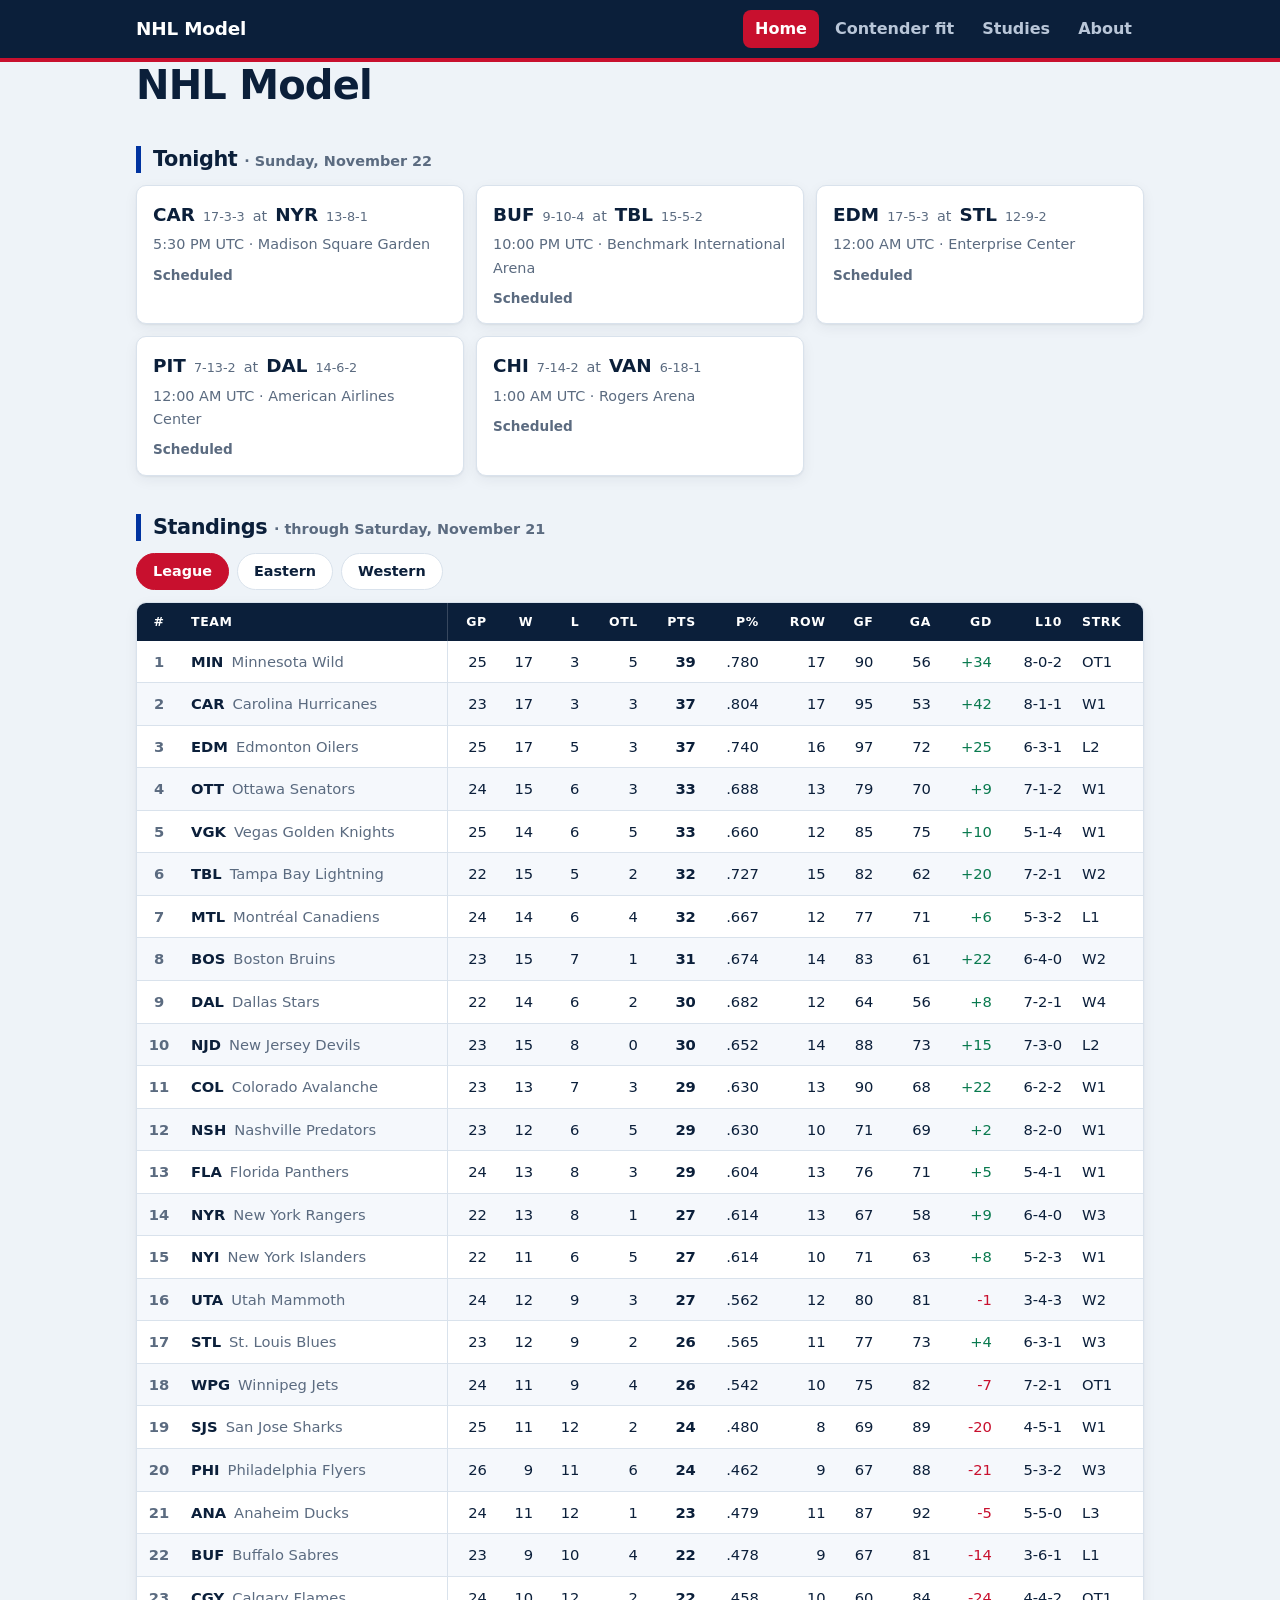
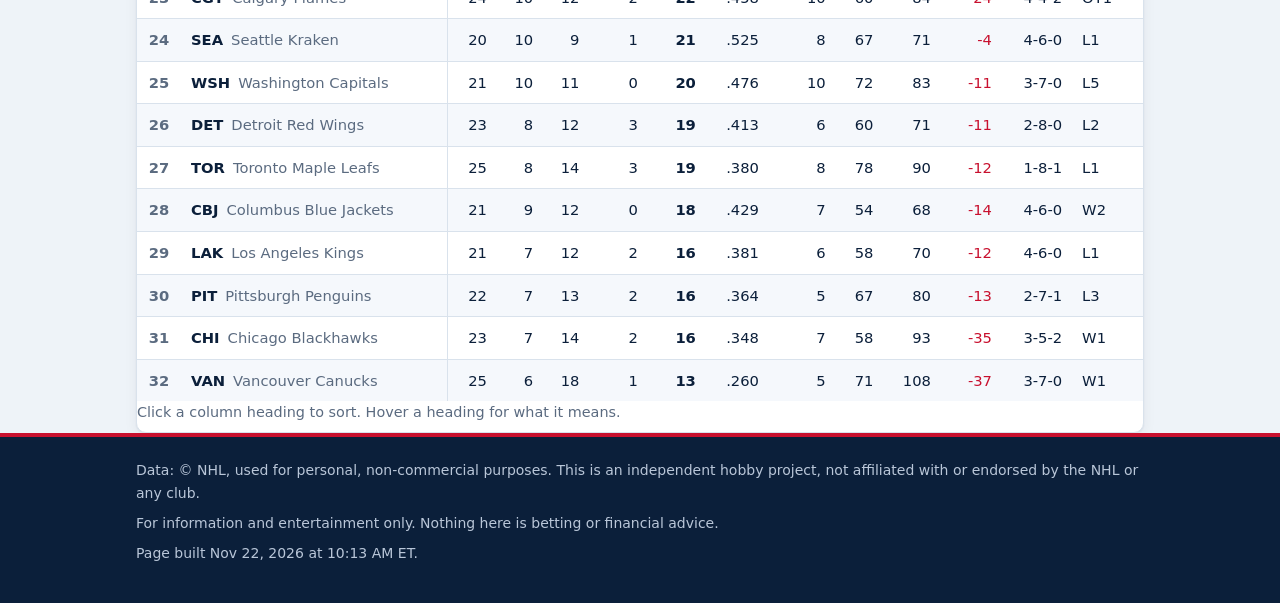
==== commit 3afcca85: "Fix: download the NHL stats tables page by page (the site now caps at 100 rows) Since about November" ====
--- a/docs/index.html
+++ b/docs/index.html
@@ -122,7 +122,7 @@
   <div class="wrap">
     <p>Data: &copy; NHL, used for personal, non-commercial purposes. This is an independent hobby project, not affiliated with or endorsed by the NHL or any club.</p>
     <p>For information and entertainment only. Nothing here is betting or financial advice.</p>
-    <p>Page built Nov 22, 2026 at 10:03 AM ET.</p>
+    <p>Page built Nov 22, 2026 at 10:13 AM ET.</p>
   </div>
 </footer>
 <script src="site.js?v=53537484"></script>
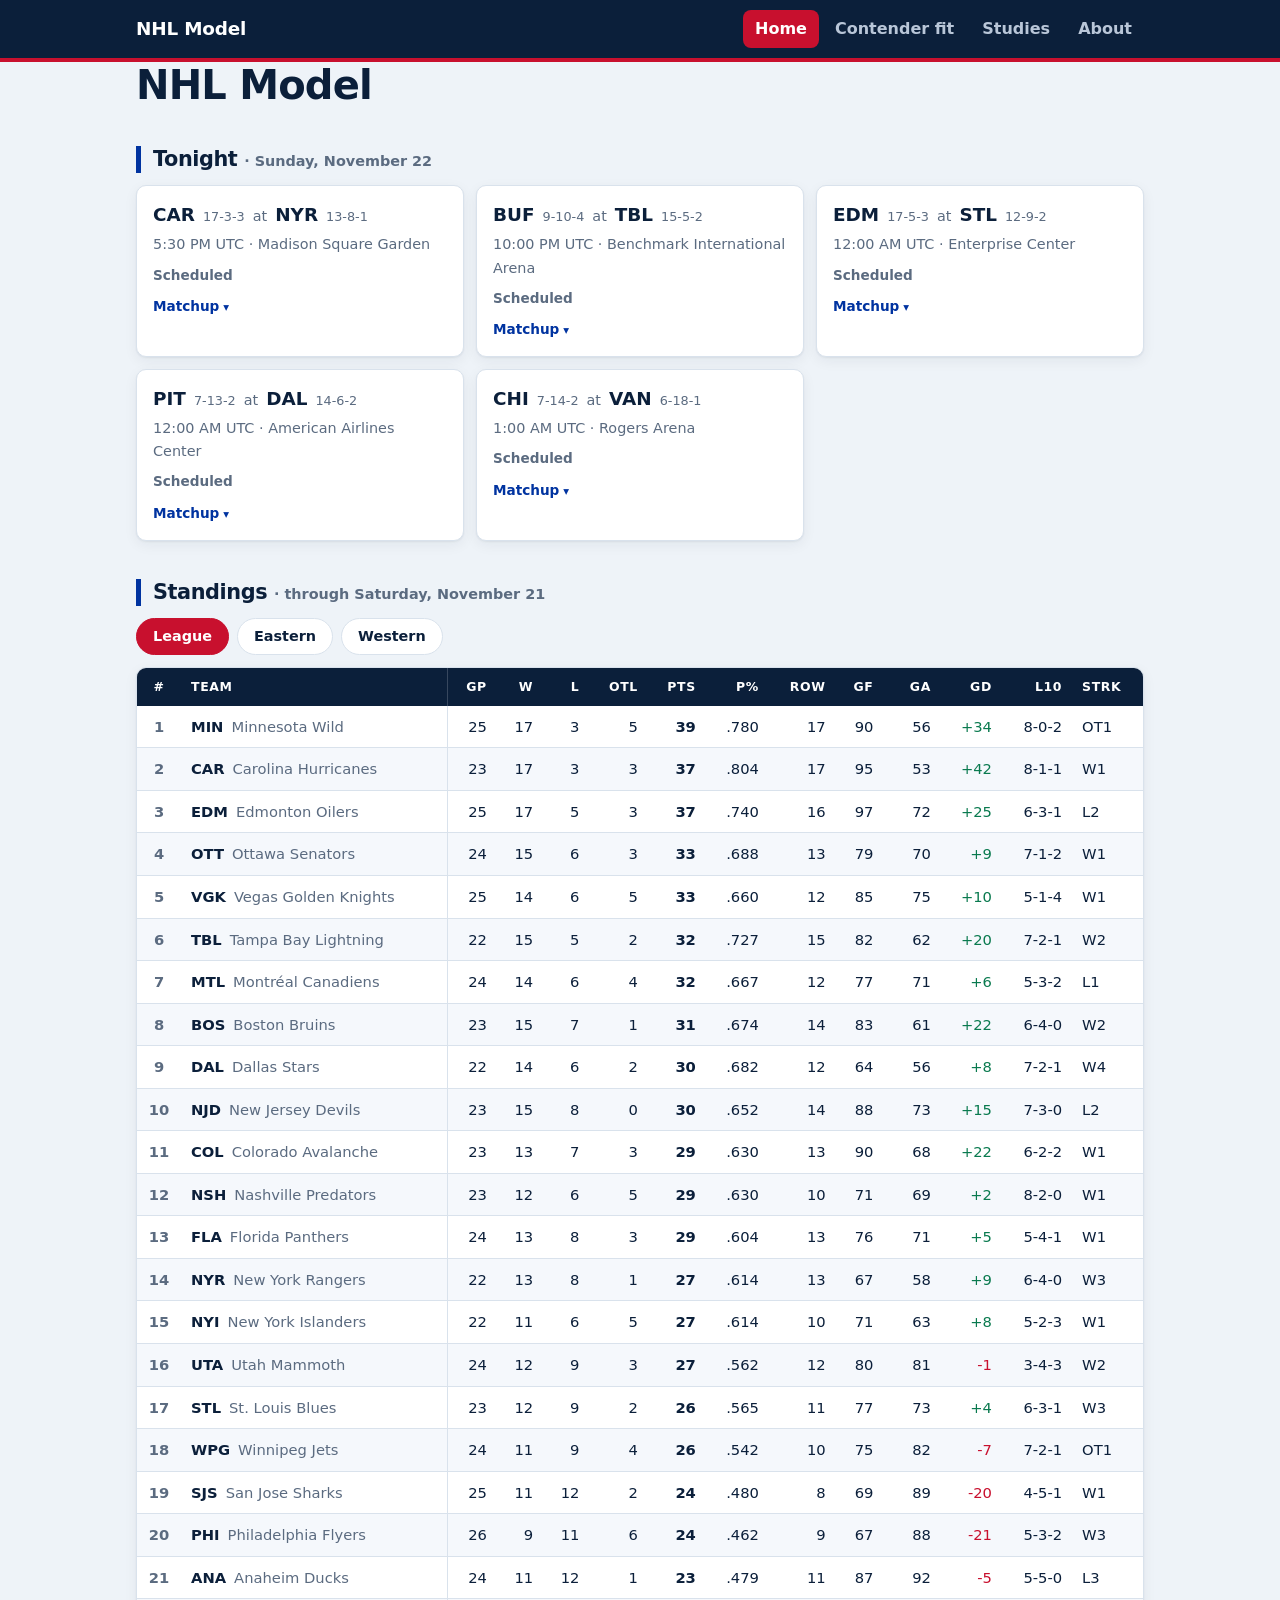
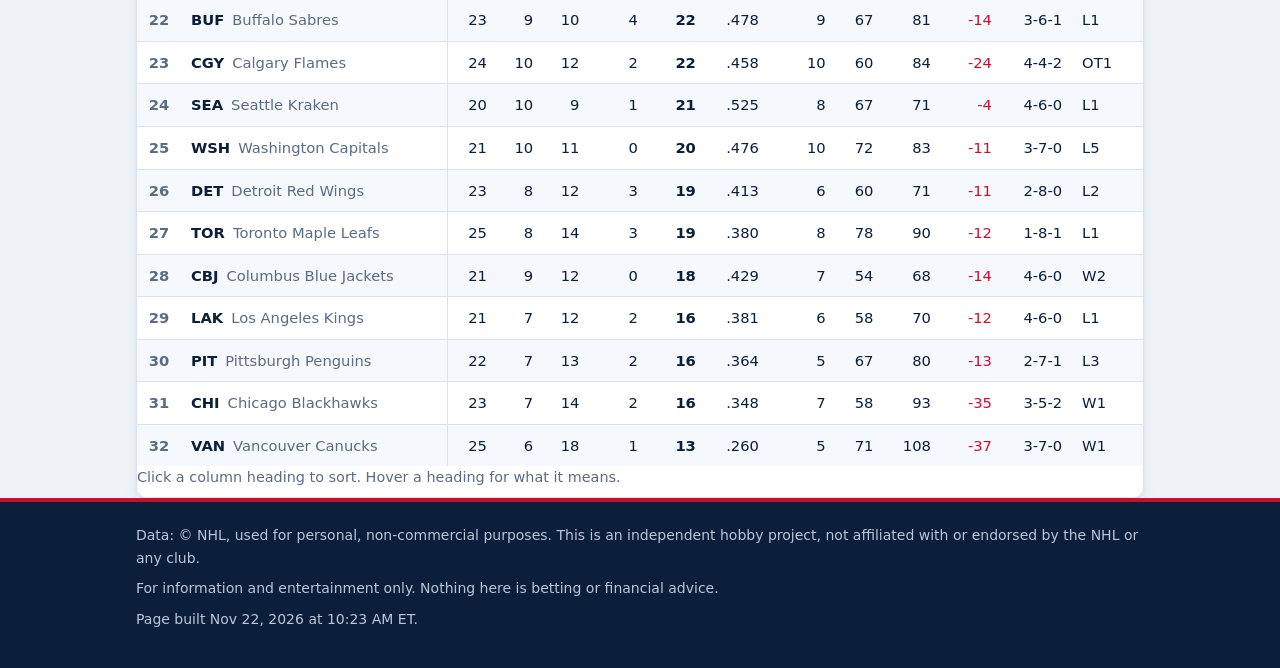
==== commit ba88863a: "Home page: click a game for a side-by-side matchup of the two teams build_matchups.py: one profile p" ====
--- a/docs/index.html
+++ b/docs/index.html
@@ -8,7 +8,7 @@
 <title>NHL Model</title>
 <meta name="description" content="Independent hockey analytics: who is really good, who is likely to miss the playoffs, and how teams change over a season.">
 <link rel="icon" href="data:image/svg+xml,<svg xmlns='http://www.w3.org/2000/svg' viewBox='0 0 100 100'><text y='.9em' font-size='90'>🏒</text></svg>">
-<link rel="stylesheet" href="style.css?v=53537484">
+<link rel="stylesheet" href="style.css?v=4a2cc280">
 </head>
 <body>
 <header class="site-header">
@@ -31,6 +31,7 @@
       </div>
       <div class="meta"><time datetime="2026-11-22T17:30:00Z" data-local>12:30 PM ET</time> &middot; Madison Square Garden</div>
       <div class="status">Scheduled</div>
+      <button type="button" class="game-toggle" data-panel="m-2026020373" aria-expanded="false" aria-controls="m-2026020373">Matchup</button>
     </li>
     <li class="game">
       <div class="matchup">
@@ -40,6 +41,7 @@
       </div>
       <div class="meta"><time datetime="2026-11-22T22:00:00Z" data-local>5:00 PM ET</time> &middot; Benchmark International Arena</div>
       <div class="status">Scheduled</div>
+      <button type="button" class="game-toggle" data-panel="m-2026020374" aria-expanded="false" aria-controls="m-2026020374">Matchup</button>
     </li>
     <li class="game">
       <div class="matchup">
@@ -49,6 +51,7 @@
       </div>
       <div class="meta"><time datetime="2026-11-23T00:00:00Z" data-local>7:00 PM ET</time> &middot; Enterprise Center</div>
       <div class="status">Scheduled</div>
+      <button type="button" class="game-toggle" data-panel="m-2026020375" aria-expanded="false" aria-controls="m-2026020375">Matchup</button>
     </li>
     <li class="game">
       <div class="matchup">
@@ -58,6 +61,7 @@
       </div>
       <div class="meta"><time datetime="2026-11-23T00:00:00Z" data-local>7:00 PM ET</time> &middot; American Airlines Center</div>
       <div class="status">Scheduled</div>
+      <button type="button" class="game-toggle" data-panel="m-2026020376" aria-expanded="false" aria-controls="m-2026020376">Matchup</button>
     </li>
     <li class="game">
       <div class="matchup">
@@ -67,8 +71,80 @@
       </div>
       <div class="meta"><time datetime="2026-11-23T01:00:00Z" data-local>8:00 PM ET</time> &middot; Rogers Arena</div>
       <div class="status">Scheduled</div>
+      <button type="button" class="game-toggle" data-panel="m-2026020377" aria-expanded="false" aria-controls="m-2026020377">Matchup</button>
     </li>
 </ul>
+<div class="match-panels" aria-live="polite">
+<div class="match-panel" id="m-2026020373">
+  <h3>CAR at NYR</h3>
+  <p class="note">The season so far, games through Saturday, November 21. "#" is the league rank (1 = best); the better team in each row is highlighted.
+  These are season numbers, not a prediction of tonight's game.</p>
+  <div class="table-wrap"><table class="match">
+    <thead><tr><th class="left">Stat</th><th>CAR (away)</th><th>NYR (home)</th></tr></thead>
+    <tbody><tr class="section"><td colspan="3">Record</td></tr><tr><td class="left">Record</td><td>17-3-3</td><td>13-8-1</td></tr><tr><td class="left">Points %</td><td class="better">.804 <span class="rk">#1</span></td><td>.614 <span class="rk">#13</span></td></tr><tr><td class="left">Road record / home record</td><td>9-2-1</td><td>9-2-0</td></tr><tr><td class="left">Last 10</td><td>8-1-1</td><td>6-4-0</td></tr><tr><td class="left">Streak</td><td>W1</td><td>W3</td></tr><tr><td class="left">Goal difference per game</td><td class="better">+1.83 <span class="rk">#1</span></td><td>+0.41 <span class="rk">#8</span></td></tr><tr class="section"><td colspan="3">Scoring and goaltending</td></tr><tr><td class="left">Goals for per game</td><td class="better">4.13 <span class="rk">#1</span></td><td>3.05 <span class="rk">#20</span></td></tr><tr><td class="left">Goals against per game</td><td class="better">2.26 <span class="rk">#2</span></td><td>2.64 <span class="rk">#4</span></td></tr><tr><td class="left">Shots for per game</td><td class="better">33.1 <span class="rk">#1</span></td><td>26.0 <span class="rk">#27</span></td></tr><tr><td class="left">Shots for per game, on the road / at home</td><td class="better">35.3 <span class="rk">#1</span></td><td>26.3 <span class="rk">#26</span></td></tr><tr><td class="left">Shots against per game</td><td class="better">21.3 <span class="rk">#1</span></td><td>26.4 <span class="rk">#12</span></td></tr><tr><td class="left">Shots against per game, on the road / at home</td><td class="better">21.8 <span class="rk">#1</span></td><td>25.8 <span class="rk">#13</span></td></tr><tr><td class="left">Shooting %</td><td class="better">12.5% <span class="rk">#8</span></td><td>11.7% <span class="rk">#14</span></td></tr><tr><td class="left">Save %</td><td>.894 <span class="rk">#8</span></td><td class="better">.900 <span class="rk">#5</span></td></tr><tr><td class="left">Save %, on the road / at home</td><td>.885 <span class="rk">#17</span></td><td class="better">.915 <span class="rk">#3</span></td></tr><tr><td class="left">PDO (shooting % + save %)</td><td class="better">101.9 <span class="rk">#6</span></td><td>101.8 <span class="rk">#8</span></td></tr><tr class="section"><td colspan="3">Possession and chances (5-on-5)</td></tr><tr><td class="left">Shot-attempt share (Corsi)</td><td class="better">60.2% <span class="rk">#1</span></td><td>48.7% <span class="rk">#23</span></td></tr><tr><td class="left">Scoring-chance share</td><td class="better">60.7% <span class="rk">#1</span></td><td>51.4% <span class="rk">#14</span></td></tr><tr><td class="left">Scoring chances for per 60</td><td class="better">22.1 <span class="rk">#1</span></td><td>18.4 <span class="rk">#9</span></td></tr><tr><td class="left">Scoring chances against per 60</td><td class="better">14.3 <span class="rk">#2</span></td><td>17.4 <span class="rk">#20</span></td></tr><tr><td class="left">Offensive-zone minutes per 60</td><td class="better">27.6 <span class="rk">#1</span></td><td>24.7 <span class="rk">#9</span></td></tr><tr><td class="left">BER (breakout efficiency rating)</td><td class="better">35.1 <span class="rk">#1</span></td><td>29.2 <span class="rk">#12</span></td></tr><tr><td class="left">BEI (breakout efficiency index)</td><td>52.1 <span class="rk">#15</span></td><td class="better">61.3 <span class="rk">#10</span></td></tr><tr class="section"><td colspan="3">Special teams</td></tr><tr><td class="left">Power play %</td><td class="better">26.2% <span class="rk">#6</span></td><td>19.7% <span class="rk">#24</span></td></tr><tr><td class="left">Penalty kill %</td><td>84.3% <span class="rk">#6</span></td><td class="better">89.7% <span class="rk">#1</span></td></tr><tr><td class="left">Power kill (PP% + PK%)</td><td class="better">110.5 <span class="rk">#4</span></td><td>109.4 <span class="rk">#5</span></td></tr><tr class="section"><td colspan="3">Contender fit</td></tr><tr><td class="left">Final-four chance (contender fit)</td><td class="better">65.1% <span class="rk">#1</span></td><td>11.5% <span class="rk">#14</span></td></tr></tbody>
+  </table></div>
+  <div class="match-forms">
+    <div><h4>CAR: last 5</h4><ul><li><span class="res res-w">W</span> 7-4 vs EDM <span class="note">&middot; Nov 21</span></li><li><span class="res res-otl">OTL OT</span> 1-2 vs MTL <span class="note">&middot; Nov 19</span></li><li><span class="res res-w">W</span> 5-1 vs SEA <span class="note">&middot; Nov 14</span></li><li><span class="res res-w">W</span> 4-1 at SEA <span class="note">&middot; Nov 12</span></li><li><span class="res res-w">W</span> 9-2 vs CHI <span class="note">&middot; Nov 7</span></li></ul></div>
+    <div><h4>NYR: last 5</h4><ul><li><span class="res res-w">W</span> 3-1 vs MTL <span class="note">&middot; Nov 16</span></li><li><span class="res res-w">W</span> 5-1 at VAN <span class="note">&middot; Nov 13</span></li><li><span class="res res-w">W</span> 3-1 at CGY <span class="note">&middot; Nov 11</span></li><li><span class="res res-l">L</span> 1-3 at EDM <span class="note">&middot; Nov 9</span></li><li><span class="res res-w">W</span> 4-3 at SEA <span class="note">&middot; Nov 7</span></li></ul></div>
+    <div><h4>Season series</h4><ul><li>First meeting this season.</li></ul></div>
+  </div>
+</div>
+<div class="match-panel" id="m-2026020374">
+  <h3>BUF at TBL</h3>
+  <p class="note">The season so far, games through Saturday, November 21. "#" is the league rank (1 = best); the better team in each row is highlighted.
+  These are season numbers, not a prediction of tonight's game.</p>
+  <div class="table-wrap"><table class="match">
+    <thead><tr><th class="left">Stat</th><th>BUF (away)</th><th>TBL (home)</th></tr></thead>
+    <tbody><tr class="section"><td colspan="3">Record</td></tr><tr><td class="left">Record</td><td>9-10-4</td><td>15-5-2</td></tr><tr><td class="left">Points %</td><td>.478 <span class="rk">#22</span></td><td class="better">.727 <span class="rk">#4</span></td></tr><tr><td class="left">Road record / home record</td><td>5-4-4</td><td>10-1-0</td></tr><tr><td class="left">Last 10</td><td>3-6-1</td><td>7-2-1</td></tr><tr><td class="left">Streak</td><td>L1</td><td>W2</td></tr><tr><td class="left">Goal difference per game</td><td>-0.61 <span class="rk">#26</span></td><td class="better">+0.91 <span class="rk">#6</span></td></tr><tr class="section"><td colspan="3">Scoring and goaltending</td></tr><tr><td class="left">Goals for per game</td><td>2.91 <span class="rk">#23</span></td><td class="better">3.73 <span class="rk">#5</span></td></tr><tr><td class="left">Goals against per game</td><td>3.48 <span class="rk">#23</span></td><td class="better">2.77 <span class="rk">#6</span></td></tr><tr><td class="left">Shots for per game</td><td>26.8 <span class="rk">#22</span></td><td class="better">28.9 <span class="rk">#9</span></td></tr><tr><td class="left">Shots for per game, on the road / at home</td><td>25.3 <span class="rk">#23</span></td><td class="better">31.0 <span class="rk">#5</span></td></tr><tr><td class="left">Shots against per game</td><td>27.7 <span class="rk">#19</span></td><td class="better">25.0 <span class="rk">#3</span></td></tr><tr><td class="left">Shots against per game, on the road / at home</td><td>30.8 <span class="rk">#26</span></td><td class="better">23.0 <span class="rk">#3</span></td></tr><tr><td class="left">Shooting %</td><td>10.9% <span class="rk">#23</span></td><td class="better">12.9% <span class="rk">#5</span></td></tr><tr><td class="left">Save %</td><td>.875 <span class="rk">#26</span></td><td class="better">.889 <span class="rk">#12</span></td></tr><tr><td class="left">Save %, on the road / at home</td><td>.888 <span class="rk">#15</span></td><td class="better">.917 <span class="rk">#1</span></td></tr><tr><td class="left">PDO (shooting % + save %)</td><td>98.3 <span class="rk">#24</span></td><td class="better">101.8 <span class="rk">#7</span></td></tr><tr class="section"><td colspan="3">Possession and chances (5-on-5)</td></tr><tr><td class="left">Shot-attempt share (Corsi)</td><td>51.0% <span class="rk">#9</span></td><td class="better">54.0% <span class="rk">#4</span></td></tr><tr><td class="left">Scoring-chance share</td><td>48.4% <span class="rk">#21</span></td><td class="better">54.7% <span class="rk">#4</span></td></tr><tr><td class="left">Scoring chances for per 60</td><td>16.1 <span class="rk">#24</span></td><td class="better">20.1 <span class="rk">#3</span></td></tr><tr><td class="left">Scoring chances against per 60</td><td>17.2 <span class="rk">#19</span></td><td class="better">16.7 <span class="rk">#14</span></td></tr><tr><td class="left">Offensive-zone minutes per 60</td><td class="better">24.7 <span class="rk">#9</span></td><td>24.6 <span class="rk">#11</span></td></tr><tr><td class="left">BER (breakout efficiency rating)</td><td>29.9 <span class="rk">#10</span></td><td class="better">32.7 <span class="rk">#4</span></td></tr><tr><td class="left">BEI (breakout efficiency index)</td><td class="better">59.0 <span class="rk">#12</span></td><td>44.7 <span class="rk">#22</span></td></tr><tr class="section"><td colspan="3">Special teams</td></tr><tr><td class="left">Power play %</td><td>16.0% <span class="rk">#30</span></td><td class="better">21.1% <span class="rk">#19</span></td></tr><tr><td class="left">Penalty kill %</td><td>72.2% <span class="rk">#26</span></td><td class="better">73.7% <span class="rk">#23</span></td></tr><tr><td class="left">Power kill (PP% + PK%)</td><td>88.2 <span class="rk">#29</span></td><td class="better">94.8 <span class="rk">#23</span></td></tr><tr class="section"><td colspan="3">Contender fit</td></tr><tr><td class="left">Final-four chance (contender fit)</td><td>5.4% <span class="rk">#22</span></td><td class="better">25.8% <span class="rk">#2</span></td></tr></tbody>
+  </table></div>
+  <div class="match-forms">
+    <div><h4>BUF: last 5</h4><ul><li><span class="res res-l">L</span> 3-4 at FLA <span class="note">&middot; Nov 21</span></li><li><span class="res res-w">W</span> 6-3 at WSH <span class="note">&middot; Nov 19</span></li><li><span class="res res-l">L</span> 3-4 at PHI <span class="note">&middot; Nov 17</span></li><li><span class="res res-l">L</span> 0-2 at DAL <span class="note">&middot; Nov 14</span></li><li><span class="res res-otl">OTL OT</span> 2-3 at CHI <span class="note">&middot; Nov 12</span></li></ul></div>
+    <div><h4>TBL: last 5</h4><ul><li><span class="res res-w">W</span> 3-1 vs EDM <span class="note">&middot; Nov 19</span></li><li><span class="res res-w">W</span> 5-2 vs WSH <span class="note">&middot; Nov 17</span></li><li><span class="res res-l">L</span> 0-2 vs DET <span class="note">&middot; Nov 14</span></li><li><span class="res res-w">W</span> 3-1 at CBJ <span class="note">&middot; Nov 12</span></li><li><span class="res res-w">W</span> 8-3 at BUF <span class="note">&middot; Nov 11</span></li></ul></div>
+    <div><h4>Season series</h4><ul><li>Nov 11: BUF <span class="res res-l">L</span> 3-8 vs TBL</li></ul></div>
+  </div>
+</div>
+<div class="match-panel" id="m-2026020375">
+  <h3>EDM at STL</h3>
+  <p class="note">The season so far, games through Saturday, November 21. "#" is the league rank (1 = best); the better team in each row is highlighted.
+  These are season numbers, not a prediction of tonight's game.</p>
+  <div class="table-wrap"><table class="match">
+    <thead><tr><th class="left">Stat</th><th>EDM (away)</th><th>STL (home)</th></tr></thead>
+    <tbody><tr class="section"><td colspan="3">Record</td></tr><tr><td class="left">Record</td><td>17-5-3</td><td>12-9-2</td></tr><tr><td class="left">Points %</td><td class="better">.740 <span class="rk">#3</span></td><td>.565 <span class="rk">#16</span></td></tr><tr><td class="left">Road record / home record</td><td>10-2-1</td><td>7-3-1</td></tr><tr><td class="left">Last 10</td><td>6-3-1</td><td>6-3-1</td></tr><tr><td class="left">Streak</td><td>L2</td><td>W3</td></tr><tr><td class="left">Goal difference per game</td><td class="better">+1.00 <span class="rk">#3</span></td><td>+0.17 <span class="rk">#15</span></td></tr><tr class="section"><td colspan="3">Scoring and goaltending</td></tr><tr><td class="left">Goals for per game</td><td class="better">3.84 <span class="rk">#3</span></td><td>3.30 <span class="rk">#12</span></td></tr><tr><td class="left">Goals against per game</td><td class="better">2.80 <span class="rk">#8</span></td><td>3.17 <span class="rk">#16</span></td></tr><tr><td class="left">Shots for per game</td><td>24.4 <span class="rk">#30</span></td><td class="better">27.1 <span class="rk">#20</span></td></tr><tr><td class="left">Shots for per game, on the road / at home</td><td>21.3 <span class="rk">#32</span></td><td class="better">28.1 <span class="rk">#20</span></td></tr><tr><td class="left">Shots against per game</td><td class="better">26.8 <span class="rk">#13</span></td><td>29.7 <span class="rk">#28</span></td></tr><tr><td class="left">Shots against per game, on the road / at home</td><td class="better">27.2 <span class="rk">#13</span></td><td>30.5 <span class="rk">#31</span></td></tr><tr><td class="left">Shooting %</td><td class="better">15.8% <span class="rk">#1</span></td><td>12.2% <span class="rk">#12</span></td></tr><tr><td class="left">Save %</td><td class="better">.896 <span class="rk">#7</span></td><td>.893 <span class="rk">#10</span></td></tr><tr><td class="left">Save %, on the road / at home</td><td class="better">.912 <span class="rk">#4</span></td><td>.898 <span class="rk">#9</span></td></tr><tr><td class="left">PDO (shooting % + save %)</td><td class="better">105.3 <span class="rk">#1</span></td><td>101.5 <span class="rk">#9</span></td></tr><tr class="section"><td colspan="3">Possession and chances (5-on-5)</td></tr><tr><td class="left">Shot-attempt share (Corsi)</td><td>46.1% <span class="rk">#28</span></td><td class="better">49.4% <span class="rk">#22</span></td></tr><tr><td class="left">Scoring-chance share</td><td>45.7% <span class="rk">#27</span></td><td class="better">51.2% <span class="rk">#15</span></td></tr><tr><td class="left">Scoring chances for per 60</td><td>13.7 <span class="rk">#31</span></td><td class="better">17.5 <span class="rk">#14</span></td></tr><tr><td class="left">Scoring chances against per 60</td><td class="better">16.3 <span class="rk">#11</span></td><td>16.7 <span class="rk">#15</span></td></tr><tr><td class="left">Offensive-zone minutes per 60</td><td>24.5 <span class="rk">#17</span></td><td class="better">24.6 <span class="rk">#11</span></td></tr><tr><td class="left">BER (breakout efficiency rating)</td><td>24.0 <span class="rk">#30</span></td><td class="better">27.5 <span class="rk">#17</span></td></tr><tr><td class="left">BEI (breakout efficiency index)</td><td class="better">68.4 <span class="rk">#6</span></td><td>63.7 <span class="rk">#7</span></td></tr><tr class="section"><td colspan="3">Special teams</td></tr><tr><td class="left">Power play %</td><td class="better">34.1% <span class="rk">#2</span></td><td>21.9% <span class="rk">#17</span></td></tr><tr><td class="left">Penalty kill %</td><td>77.4% <span class="rk">#17</span></td><td class="better">82.0% <span class="rk">#8</span></td></tr><tr><td class="left">Power kill (PP% + PK%)</td><td class="better">111.5 <span class="rk">#2</span></td><td>103.8 <span class="rk">#13</span></td></tr><tr class="section"><td colspan="3">Contender fit</td></tr><tr><td class="left">Final-four chance (contender fit)</td><td class="better">16.5% <span class="rk">#10</span></td><td>9.4% <span class="rk">#17</span></td></tr></tbody>
+  </table></div>
+  <div class="match-forms">
+    <div><h4>EDM: last 5</h4><ul><li><span class="res res-l">L</span> 4-7 at CAR <span class="note">&middot; Nov 21</span></li><li><span class="res res-l">L</span> 1-3 at TBL <span class="note">&middot; Nov 19</span></li><li><span class="res res-w">W</span> 5-2 at FLA <span class="note">&middot; Nov 17</span></li><li><span class="res res-w">W</span> 5-2 at PHI <span class="note">&middot; Nov 15</span></li><li><span class="res res-w">W</span> 1-0 at TOR <span class="note">&middot; Nov 14</span></li></ul></div>
+    <div><h4>STL: last 5</h4><ul><li><span class="res res-w">W</span> 9-6 vs NJD <span class="note">&middot; Nov 21</span></li><li><span class="res res-w">W</span> 5-2 at PIT <span class="note">&middot; Nov 19</span></li><li><span class="res res-w">W</span> 8-6 vs ANA <span class="note">&middot; Nov 17</span></li><li><span class="res res-l">L</span> 1-4 vs FLA <span class="note">&middot; Nov 14</span></li><li><span class="res res-w">W SO</span> 1-0 at UTA <span class="note">&middot; Nov 12</span></li></ul></div>
+    <div><h4>Season series</h4><ul><li>First meeting this season.</li></ul></div>
+  </div>
+</div>
+<div class="match-panel" id="m-2026020376">
+  <h3>PIT at DAL</h3>
+  <p class="note">The season so far, games through Saturday, November 21. "#" is the league rank (1 = best); the better team in each row is highlighted.
+  These are season numbers, not a prediction of tonight's game.</p>
+  <div class="table-wrap"><table class="match">
+    <thead><tr><th class="left">Stat</th><th>PIT (away)</th><th>DAL (home)</th></tr></thead>
+    <tbody><tr class="section"><td colspan="3">Record</td></tr><tr><td class="left">Record</td><td>7-13-2</td><td>14-6-2</td></tr><tr><td class="left">Points %</td><td>.364 <span class="rk">#30</span></td><td class="better">.682 <span class="rk">#6</span></td></tr><tr><td class="left">Road record / home record</td><td>3-8-1</td><td>8-5-0</td></tr><tr><td class="left">Last 10</td><td>2-7-1</td><td>7-2-1</td></tr><tr><td class="left">Streak</td><td>L3</td><td>W4</td></tr><tr><td class="left">Goal difference per game</td><td>-0.59 <span class="rk">#25</span></td><td class="better">+0.36 <span class="rk">#11</span></td></tr><tr class="section"><td colspan="3">Scoring and goaltending</td></tr><tr><td class="left">Goals for per game</td><td class="better">2.95 <span class="rk">#22</span></td><td>2.82 <span class="rk">#24</span></td></tr><tr><td class="left">Goals against per game</td><td>3.59 <span class="rk">#28</span></td><td class="better">2.45 <span class="rk">#3</span></td></tr><tr><td class="left">Shots for per game</td><td class="better">27.4 <span class="rk">#15</span></td><td>26.0 <span class="rk">#25</span></td></tr><tr><td class="left">Shots for per game, on the road / at home</td><td class="better">27.9 <span class="rk">#7</span></td><td>26.8 <span class="rk">#25</span></td></tr><tr><td class="left">Shots against per game</td><td>28.4 <span class="rk">#24</span></td><td class="better">23.9 <span class="rk">#2</span></td></tr><tr><td class="left">Shots against per game, on the road / at home</td><td>28.2 <span class="rk">#17</span></td><td class="better">22.6 <span class="rk">#2</span></td></tr><tr><td class="left">Shooting %</td><td>10.8% <span class="rk">#25</span></td><td class="better">10.8% <span class="rk">#24</span></td></tr><tr><td class="left">Save %</td><td>.874 <span class="rk">#27</span></td><td class="better">.897 <span class="rk">#6</span></td></tr><tr><td class="left">Save %, on the road / at home</td><td>.864 <span class="rk">#28</span></td><td class="better">.874 <span class="rk">#23</span></td></tr><tr><td class="left">PDO (shooting % + save %)</td><td>98.1 <span class="rk">#26</span></td><td class="better">100.5 <span class="rk">#14</span></td></tr><tr class="section"><td colspan="3">Possession and chances (5-on-5)</td></tr><tr><td class="left">Shot-attempt share (Corsi)</td><td class="better">52.3% <span class="rk">#6</span></td><td>50.2% <span class="rk">#16</span></td></tr><tr><td class="left">Scoring-chance share</td><td class="better">54.1% <span class="rk">#6</span></td><td>52.0% <span class="rk">#12</span></td></tr><tr><td class="left">Scoring chances for per 60</td><td class="better">20.2 <span class="rk">#2</span></td><td>16.0 <span class="rk">#25</span></td></tr><tr><td class="left">Scoring chances against per 60</td><td>17.2 <span class="rk">#18</span></td><td class="better">14.8 <span class="rk">#3</span></td></tr><tr><td class="left">Offensive-zone minutes per 60</td><td class="better">24.8 <span class="rk">#7</span></td><td>24.3 <span class="rk">#20</span></td></tr><tr><td class="left">BER (breakout efficiency rating)</td><td>30.8 <span class="rk">#7</span></td><td class="better">33.6 <span class="rk">#2</span></td></tr><tr><td class="left">BEI (breakout efficiency index)</td><td>35.2 <span class="rk">#26</span></td><td class="better">50.6 <span class="rk">#17</span></td></tr><tr class="section"><td colspan="3">Special teams</td></tr><tr><td class="left">Power play %</td><td>19.4% <span class="rk">#26</span></td><td class="better">22.6% <span class="rk">#16</span></td></tr><tr><td class="left">Penalty kill %</td><td>81.0% <span class="rk">#10</span></td><td class="better">88.5% <span class="rk">#3</span></td></tr><tr><td class="left">Power kill (PP% + PK%)</td><td>100.4 <span class="rk">#16</span></td><td class="better">111.1 <span class="rk">#3</span></td></tr><tr class="section"><td colspan="3">Contender fit</td></tr><tr><td class="left">Final-four chance (contender fit)</td><td>5.1% <span class="rk">#23</span></td><td class="better">20.5% <span class="rk">#5</span></td></tr></tbody>
+  </table></div>
+  <div class="match-forms">
+    <div><h4>PIT: last 5</h4><ul><li><span class="res res-l">L</span> 3-4 at NSH <span class="note">&middot; Nov 21</span></li><li><span class="res res-l">L</span> 2-5 vs STL <span class="note">&middot; Nov 19</span></li><li><span class="res res-l">L</span> 1-4 vs OTT <span class="note">&middot; Nov 14</span></li><li><span class="res res-w">W SO</span> 3-2 at SJS <span class="note">&middot; Nov 11</span></li><li><span class="res res-l">L</span> 2-5 at ANA <span class="note">&middot; Nov 8</span></li></ul></div>
+    <div><h4>DAL: last 5</h4><ul><li><span class="res res-w">W SO</span> 4-3 at VGK <span class="note">&middot; Nov 19</span></li><li><span class="res res-w">W OT</span> 4-3 at VGK <span class="note">&middot; Nov 17</span></li><li><span class="res res-w">W OT</span> 2-1 vs FLA <span class="note">&middot; Nov 15</span></li><li><span class="res res-w">W</span> 2-0 vs BUF <span class="note">&middot; Nov 14</span></li><li><span class="res res-l">L</span> 3-8 vs WPG <span class="note">&middot; Nov 12</span></li></ul></div>
+    <div><h4>Season series</h4><ul><li>Oct 10: PIT <span class="res res-w">W SO</span> 2-1 vs DAL</li></ul></div>
+  </div>
+</div>
+<div class="match-panel" id="m-2026020377">
+  <h3>CHI at VAN</h3>
+  <p class="note">The season so far, games through Saturday, November 21. "#" is the league rank (1 = best); the better team in each row is highlighted.
+  These are season numbers, not a prediction of tonight's game.</p>
+  <div class="table-wrap"><table class="match">
+    <thead><tr><th class="left">Stat</th><th>CHI (away)</th><th>VAN (home)</th></tr></thead>
+    <tbody><tr class="section"><td colspan="3">Record</td></tr><tr><td class="left">Record</td><td>7-14-2</td><td>6-18-1</td></tr><tr><td class="left">Points %</td><td class="better">.348 <span class="rk">#31</span></td><td>.260 <span class="rk">#32</span></td></tr><tr><td class="left">Road record / home record</td><td>1-8-1</td><td>2-9-0</td></tr><tr><td class="left">Last 10</td><td>3-5-2</td><td>3-7-0</td></tr><tr><td class="left">Streak</td><td>W1</td><td>W1</td></tr><tr><td class="left">Goal difference per game</td><td>-1.52 <span class="rk">#32</span></td><td class="better">-1.48 <span class="rk">#31</span></td></tr><tr class="section"><td colspan="3">Scoring and goaltending</td></tr><tr><td class="left">Goals for per game</td><td>2.52 <span class="rk">#29</span></td><td class="better">2.80 <span class="rk">#25</span></td></tr><tr><td class="left">Goals against per game</td><td class="better">4.00 <span class="rk">#31</span></td><td>4.32 <span class="rk">#32</span></td></tr><tr><td class="left">Shots for per game</td><td class="better">23.6 <span class="rk">#31</span></td><td>22.4 <span class="rk">#32</span></td></tr><tr><td class="left">Shots for per game, on the road / at home</td><td class="better">24.0 <span class="rk">#28</span></td><td>21.5 <span class="rk">#32</span></td></tr><tr><td class="left">Shots against per game</td><td class="better">30.8 <span class="rk">#31</span></td><td>31.3 <span class="rk">#32</span></td></tr><tr><td class="left">Shots against per game, on the road / at home</td><td>31.2 <span class="rk">#29</span></td><td class="better">28.5 <span class="rk">#25</span></td></tr><tr><td class="left">Shooting %</td><td>10.7% <span class="rk">#26</span></td><td class="better">12.5% <span class="rk">#7</span></td></tr><tr><td class="left">Save %</td><td class="better">.870 <span class="rk">#29</span></td><td>.862 <span class="rk">#30</span></td></tr><tr><td class="left">Save %, on the road / at home</td><td>.843 <span class="rk">#32</span></td><td>.847 <span class="rk">#32</span></td></tr><tr><td class="left">PDO (shooting % + save %)</td><td>97.7 <span class="rk">#28</span></td><td class="better">98.7 <span class="rk">#21</span></td></tr><tr class="section"><td colspan="3">Possession and chances (5-on-5)</td></tr><tr><td class="left">Shot-attempt share (Corsi)</td><td class="better">44.9% <span class="rk">#30</span></td><td>44.0% <span class="rk">#31</span></td></tr><tr><td class="left">Scoring-chance share</td><td class="better">41.9% <span class="rk">#31</span></td><td>39.3% <span class="rk">#32</span></td></tr><tr><td class="left">Scoring chances for per 60</td><td class="better">14.2 <span class="rk">#30</span></td><td>13.5 <span class="rk">#32</span></td></tr><tr><td class="left">Scoring chances against per 60</td><td class="better">19.6 <span class="rk">#29</span></td><td>20.9 <span class="rk">#32</span></td></tr><tr><td class="left">Offensive-zone minutes per 60</td><td class="better">23.1 <span class="rk">#29</span></td><td>23.0 <span class="rk">#30</span></td></tr><tr><td class="left">BER (breakout efficiency rating)</td><td class="better">28.5 <span class="rk">#15</span></td><td>25.9 <span class="rk">#25</span></td></tr><tr><td class="left">BEI (breakout efficiency index)</td><td>28.7 <span class="rk">#28</span></td><td class="better">43.7 <span class="rk">#23</span></td></tr><tr class="section"><td colspan="3">Special teams</td></tr><tr><td class="left">Power play %</td><td>18.5% <span class="rk">#27</span></td><td class="better">23.4% <span class="rk">#13</span></td></tr><tr><td class="left">Penalty kill %</td><td class="better">78.1% <span class="rk">#16</span></td><td>63.0% <span class="rk">#31</span></td></tr><tr><td class="left">Power kill (PP% + PK%)</td><td class="better">96.5 <span class="rk">#19</span></td><td>86.3 <span class="rk">#30</span></td></tr><tr class="section"><td colspan="3">Contender fit</td></tr><tr><td class="left">Final-four chance (contender fit)</td><td class="better">1.6% <span class="rk">#31</span></td><td>0.7% <span class="rk">#32</span></td></tr></tbody>
+  </table></div>
+  <div class="match-forms">
+    <div><h4>CHI: last 5</h4><ul><li><span class="res res-w">W OT</span> 4-3 at CGY <span class="note">&middot; Nov 21</span></li><li><span class="res res-l">L</span> 2-4 vs CBJ <span class="note">&middot; Nov 19</span></li><li><span class="res res-w">W</span> 6-3 vs TOR <span class="note">&middot; Nov 17</span></li><li><span class="res res-otl">OTL SO</span> 4-5 vs WPG <span class="note">&middot; Nov 14</span></li><li><span class="res res-w">W OT</span> 3-2 vs BUF <span class="note">&middot; Nov 12</span></li></ul></div>
+    <div><h4>VAN: last 5</h4><ul><li><span class="res res-w">W SO</span> 4-3 vs MIN <span class="note">&middot; Nov 21</span></li><li><span class="res res-l">L</span> 1-5 at SEA <span class="note">&middot; Nov 19</span></li><li><span class="res res-w">W</span> 3-2 at UTA <span class="note">&middot; Nov 16</span></li><li><span class="res res-w">W</span> 6-3 at VGK <span class="note">&middot; Nov 15</span></li><li><span class="res res-l">L</span> 1-5 vs NYR <span class="note">&middot; Nov 13</span></li></ul></div>
+    <div><h4>Season series</h4><ul><li>First meeting this season.</li></ul></div>
+  </div>
+</div></div>
 
 <h2>Standings <span class="note">&middot; through Saturday, November 21</span></h2>
 <div class="chips" data-filter-group="standings" role="group" aria-label="Filter standings">
@@ -122,9 +198,9 @@
   <div class="wrap">
     <p>Data: &copy; NHL, used for personal, non-commercial purposes. This is an independent hobby project, not affiliated with or endorsed by the NHL or any club.</p>
     <p>For information and entertainment only. Nothing here is betting or financial advice.</p>
-    <p>Page built Nov 22, 2026 at 10:13 AM ET.</p>
+    <p>Page built Nov 22, 2026 at 10:23 AM ET.</p>
   </div>
 </footer>
-<script src="site.js?v=53537484"></script>
+<script src="site.js?v=4a2cc280"></script>
 </body>
 </html>
--- a/docs/style.css
+++ b/docs/style.css
@@ -179,3 +179,34 @@
 .measure .rink { width: 100%; max-width: 300px; height: auto; background: var(--board); border-radius: var(--radius); box-shadow: var(--shadow); }
 .measure ul { margin-top: 0; }
 @media (max-width: 720px) { .measure { grid-template-columns: 1fr; } .measure .rink { max-width: 260px; } }
+
+/* ---------- matchup panels: click a game on the home page ---------- */
+.game { cursor: pointer; transition: border-color .15s, box-shadow .15s; }
+.game:hover { border-color: var(--blue); }
+.game.open { border-color: var(--blue); box-shadow: 0 0 0 2px var(--blue-soft), var(--shadow); }
+button.game-toggle { margin-top: 10px; font: inherit; font-size: 0.85rem; font-weight: 700; color: var(--blue); background: none; border: 0; padding: 0; cursor: pointer; }
+button.game-toggle::after { content: " \25BE"; font-size: 0.85em; }
+button.game-toggle[aria-expanded="true"]::after { content: " \25B4"; }
+.js .match-panel { display: none; }
+.js .match-panel.open { display: block; }
+.match-panel { margin-top: 16px; padding: 16px 18px; background: var(--board); border: 1px solid var(--line); border-left: 5px solid var(--blue); border-radius: var(--radius); box-shadow: var(--shadow); }
+.match-panel h3 { margin: 0 0 4px; font-size: 1.25rem; }
+.match-panel .table-wrap { margin-top: 10px; box-shadow: none; }
+table.match td:first-child, table.match th:first-child { white-space: normal; min-width: 170px; }
+table.match th:not(:first-child), table.match td:not(:first-child) { width: 32%; text-align: center; }
+table.match tr.section td { background: var(--ice); color: var(--navy); font-weight: 700; font-size: 0.75rem; text-transform: uppercase; letter-spacing: 0.05em; text-align: left; padding-top: 7px; padding-bottom: 7px; }
+tbody tr:nth-child(n) td.better { background: var(--blue-soft); color: var(--blue); font-weight: 800; }
+.match-forms { display: grid; grid-template-columns: repeat(auto-fit, minmax(200px, 1fr)); gap: 12px 24px; margin-top: 14px; }
+.match-forms h4 { margin: 0 0 6px; font-size: 0.95rem; color: var(--navy); }
+.match-forms ul { list-style: none; margin: 0; padding: 0; font-size: 0.9rem; }
+.match-forms li { padding: 3px 0; border-bottom: 1px solid var(--line); }
+.res { display: inline-block; min-width: 3.4em; font-weight: 800; }
+.res-w { color: var(--pos); }
+.res-l, .res-otl { color: var(--neg); }
+@media (max-width: 560px) {
+  /* phones: the matchup table fits the screen without sideways scrolling */
+  .match-panel { padding: 12px 10px; }
+  table.match th, table.match td { padding: 7px 5px; font-size: 0.85rem; }
+  table.match td:first-child, table.match th:first-child { min-width: 0; width: 38%; }
+  table.match .rk { display: block; }
+}
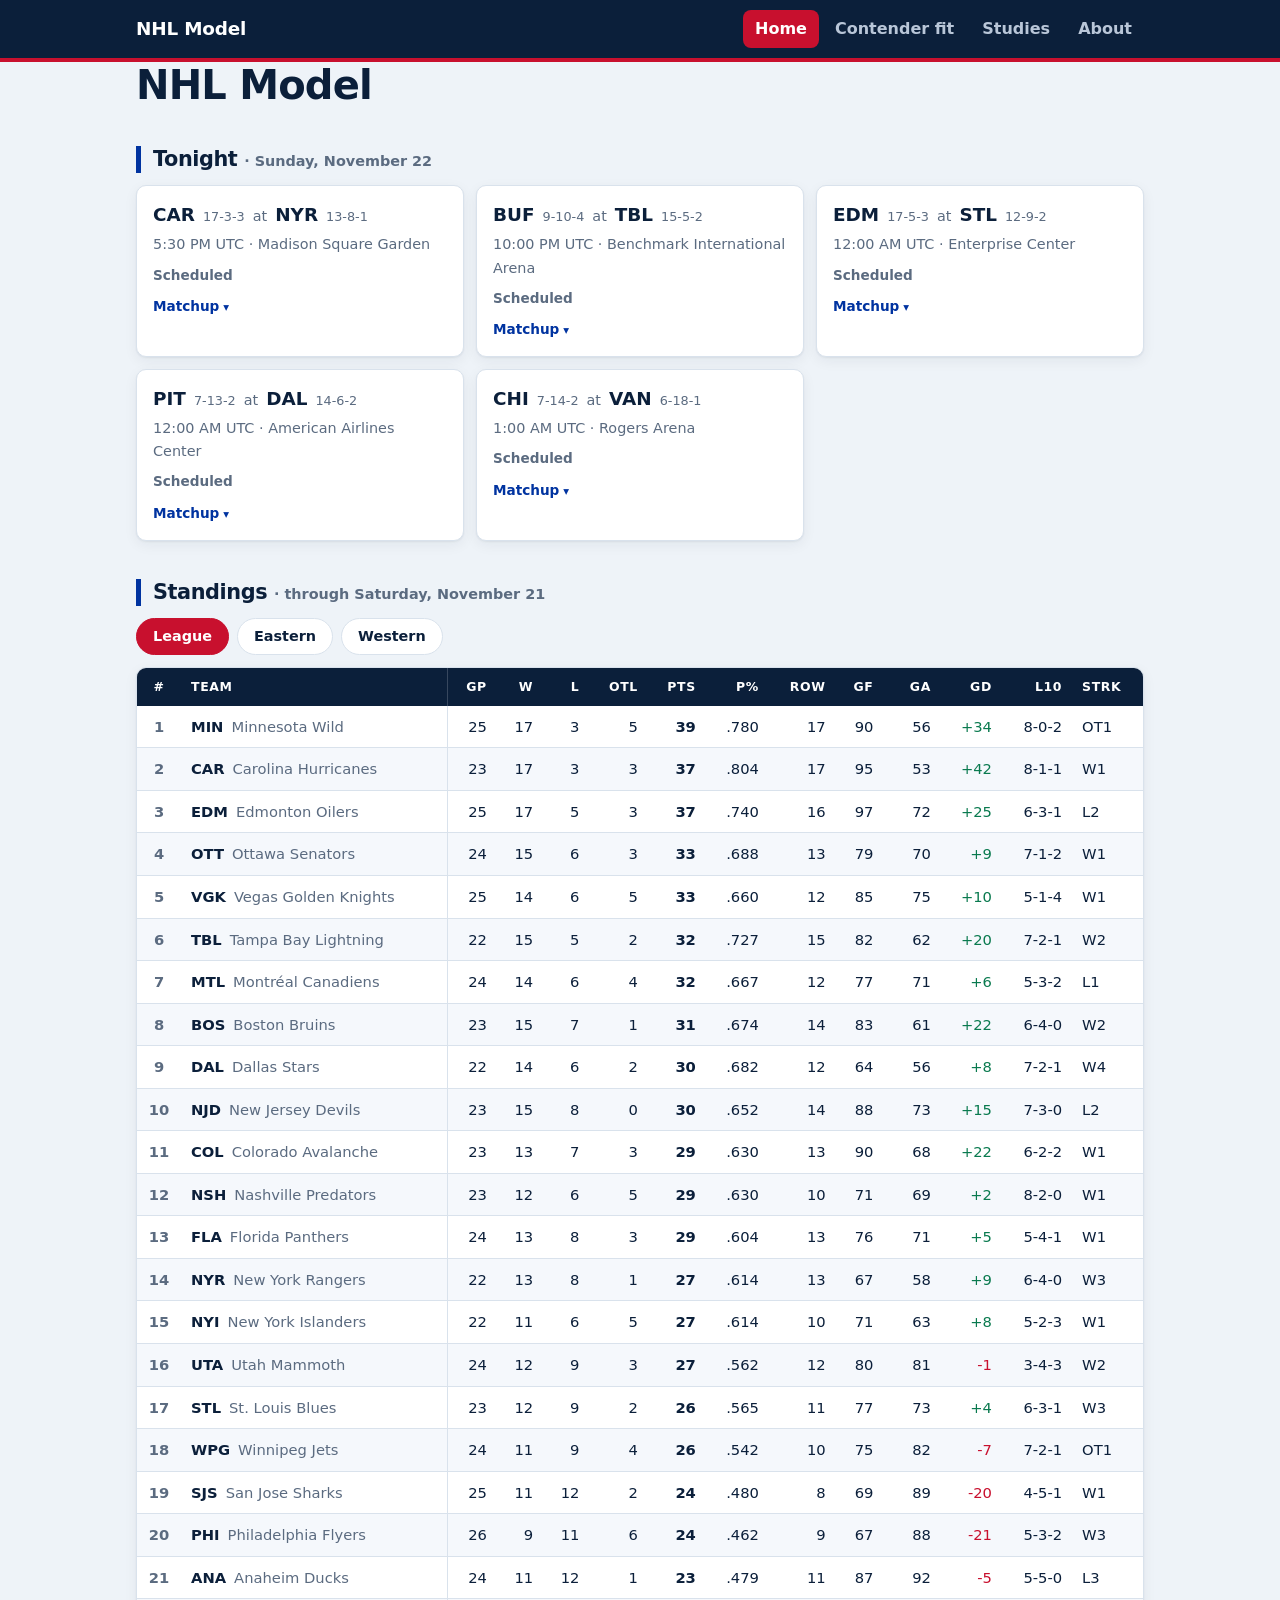
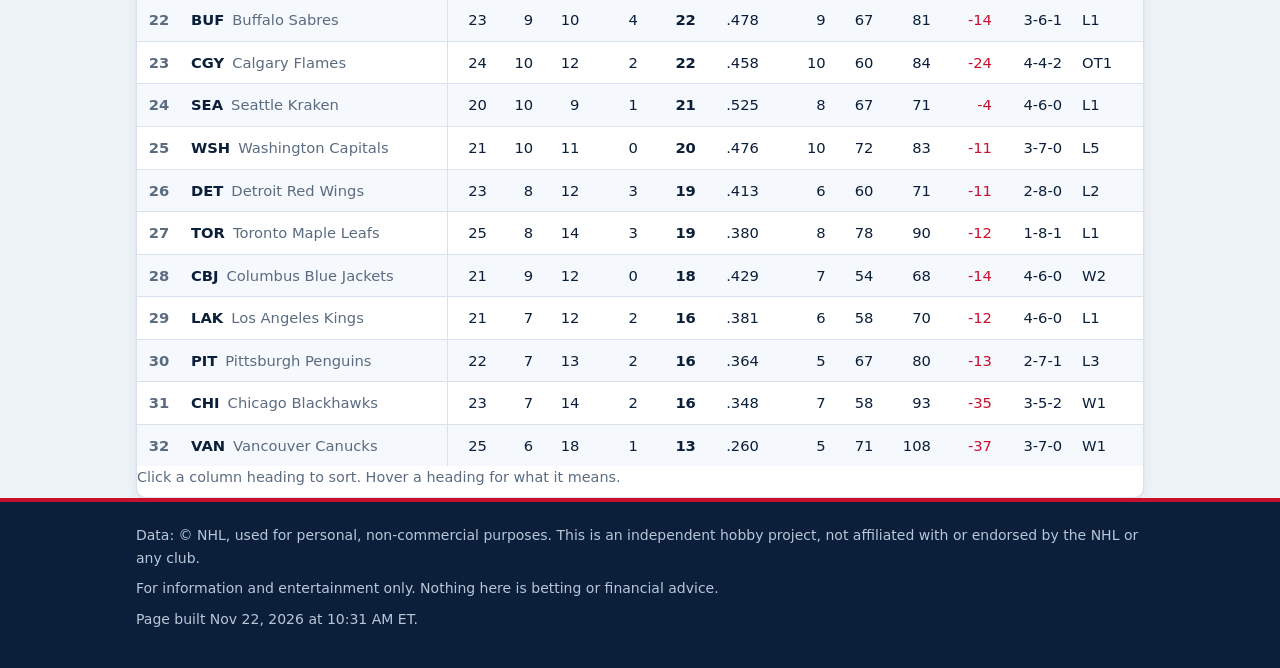
==== commit 3a95d86d: "Matchup panels: add goals saved above expected and the defense rank build_matchups.py: each team pro" ====
--- a/docs/index.html
+++ b/docs/index.html
@@ -81,7 +81,7 @@
   These are season numbers, not a prediction of tonight's game.</p>
   <div class="table-wrap"><table class="match">
     <thead><tr><th class="left">Stat</th><th>CAR (away)</th><th>NYR (home)</th></tr></thead>
-    <tbody><tr class="section"><td colspan="3">Record</td></tr><tr><td class="left">Record</td><td>17-3-3</td><td>13-8-1</td></tr><tr><td class="left">Points %</td><td class="better">.804 <span class="rk">#1</span></td><td>.614 <span class="rk">#13</span></td></tr><tr><td class="left">Road record / home record</td><td>9-2-1</td><td>9-2-0</td></tr><tr><td class="left">Last 10</td><td>8-1-1</td><td>6-4-0</td></tr><tr><td class="left">Streak</td><td>W1</td><td>W3</td></tr><tr><td class="left">Goal difference per game</td><td class="better">+1.83 <span class="rk">#1</span></td><td>+0.41 <span class="rk">#8</span></td></tr><tr class="section"><td colspan="3">Scoring and goaltending</td></tr><tr><td class="left">Goals for per game</td><td class="better">4.13 <span class="rk">#1</span></td><td>3.05 <span class="rk">#20</span></td></tr><tr><td class="left">Goals against per game</td><td class="better">2.26 <span class="rk">#2</span></td><td>2.64 <span class="rk">#4</span></td></tr><tr><td class="left">Shots for per game</td><td class="better">33.1 <span class="rk">#1</span></td><td>26.0 <span class="rk">#27</span></td></tr><tr><td class="left">Shots for per game, on the road / at home</td><td class="better">35.3 <span class="rk">#1</span></td><td>26.3 <span class="rk">#26</span></td></tr><tr><td class="left">Shots against per game</td><td class="better">21.3 <span class="rk">#1</span></td><td>26.4 <span class="rk">#12</span></td></tr><tr><td class="left">Shots against per game, on the road / at home</td><td class="better">21.8 <span class="rk">#1</span></td><td>25.8 <span class="rk">#13</span></td></tr><tr><td class="left">Shooting %</td><td class="better">12.5% <span class="rk">#8</span></td><td>11.7% <span class="rk">#14</span></td></tr><tr><td class="left">Save %</td><td>.894 <span class="rk">#8</span></td><td class="better">.900 <span class="rk">#5</span></td></tr><tr><td class="left">Save %, on the road / at home</td><td>.885 <span class="rk">#17</span></td><td class="better">.915 <span class="rk">#3</span></td></tr><tr><td class="left">PDO (shooting % + save %)</td><td class="better">101.9 <span class="rk">#6</span></td><td>101.8 <span class="rk">#8</span></td></tr><tr class="section"><td colspan="3">Possession and chances (5-on-5)</td></tr><tr><td class="left">Shot-attempt share (Corsi)</td><td class="better">60.2% <span class="rk">#1</span></td><td>48.7% <span class="rk">#23</span></td></tr><tr><td class="left">Scoring-chance share</td><td class="better">60.7% <span class="rk">#1</span></td><td>51.4% <span class="rk">#14</span></td></tr><tr><td class="left">Scoring chances for per 60</td><td class="better">22.1 <span class="rk">#1</span></td><td>18.4 <span class="rk">#9</span></td></tr><tr><td class="left">Scoring chances against per 60</td><td class="better">14.3 <span class="rk">#2</span></td><td>17.4 <span class="rk">#20</span></td></tr><tr><td class="left">Offensive-zone minutes per 60</td><td class="better">27.6 <span class="rk">#1</span></td><td>24.7 <span class="rk">#9</span></td></tr><tr><td class="left">BER (breakout efficiency rating)</td><td class="better">35.1 <span class="rk">#1</span></td><td>29.2 <span class="rk">#12</span></td></tr><tr><td class="left">BEI (breakout efficiency index)</td><td>52.1 <span class="rk">#15</span></td><td class="better">61.3 <span class="rk">#10</span></td></tr><tr class="section"><td colspan="3">Special teams</td></tr><tr><td class="left">Power play %</td><td class="better">26.2% <span class="rk">#6</span></td><td>19.7% <span class="rk">#24</span></td></tr><tr><td class="left">Penalty kill %</td><td>84.3% <span class="rk">#6</span></td><td class="better">89.7% <span class="rk">#1</span></td></tr><tr><td class="left">Power kill (PP% + PK%)</td><td class="better">110.5 <span class="rk">#4</span></td><td>109.4 <span class="rk">#5</span></td></tr><tr class="section"><td colspan="3">Contender fit</td></tr><tr><td class="left">Final-four chance (contender fit)</td><td class="better">65.1% <span class="rk">#1</span></td><td>11.5% <span class="rk">#14</span></td></tr></tbody>
+    <tbody><tr class="section"><td colspan="3">Record</td></tr><tr><td class="left">Record</td><td>17-3-3</td><td>13-8-1</td></tr><tr><td class="left">Points %</td><td class="better">.804 <span class="rk">#1</span></td><td>.614 <span class="rk">#13</span></td></tr><tr><td class="left">Road record / home record</td><td>9-2-1</td><td>9-2-0</td></tr><tr><td class="left">Last 10</td><td>8-1-1</td><td>6-4-0</td></tr><tr><td class="left">Streak</td><td>W1</td><td>W3</td></tr><tr><td class="left">Goal difference per game</td><td class="better">+1.83 <span class="rk">#1</span></td><td>+0.41 <span class="rk">#8</span></td></tr><tr class="section"><td colspan="3">Scoring and goaltending</td></tr><tr><td class="left">Goals for per game</td><td class="better">4.13 <span class="rk">#1</span></td><td>3.05 <span class="rk">#20</span></td></tr><tr><td class="left">Goals against per game</td><td class="better">2.26 <span class="rk">#2</span></td><td>2.64 <span class="rk">#4</span></td></tr><tr><td class="left">Shots for per game</td><td class="better">33.1 <span class="rk">#1</span></td><td>26.0 <span class="rk">#27</span></td></tr><tr><td class="left">Shots for per game, on the road / at home</td><td class="better">35.3 <span class="rk">#1</span></td><td>26.3 <span class="rk">#26</span></td></tr><tr><td class="left">Shots against per game</td><td class="better">21.3 <span class="rk">#1</span></td><td>26.4 <span class="rk">#12</span></td></tr><tr><td class="left">Shots against per game, on the road / at home</td><td class="better">21.8 <span class="rk">#1</span></td><td>25.8 <span class="rk">#13</span></td></tr><tr><td class="left">Shooting %</td><td class="better">12.5% <span class="rk">#8</span></td><td>11.7% <span class="rk">#14</span></td></tr><tr><td class="left">Save %</td><td>.894 <span class="rk">#8</span></td><td class="better">.900 <span class="rk">#5</span></td></tr><tr><td class="left">Save %, on the road / at home</td><td>.885 <span class="rk">#17</span></td><td class="better">.915 <span class="rk">#3</span></td></tr><tr><td class="left">PDO (shooting % + save %)</td><td class="better">101.9 <span class="rk">#6</span></td><td>101.8 <span class="rk">#8</span></td></tr><tr class="section"><td colspan="3">Possession and chances (5-on-5)</td></tr><tr><td class="left">Shot-attempt share (Corsi)</td><td class="better">60.2% <span class="rk">#1</span></td><td>48.7% <span class="rk">#23</span></td></tr><tr><td class="left">Scoring-chance share</td><td class="better">60.7% <span class="rk">#1</span></td><td>51.4% <span class="rk">#14</span></td></tr><tr><td class="left">Scoring chances for per 60</td><td class="better">22.1 <span class="rk">#1</span></td><td>18.4 <span class="rk">#9</span></td></tr><tr><td class="left">Scoring chances against per 60</td><td class="better">14.3 <span class="rk">#2</span></td><td>17.4 <span class="rk">#20</span></td></tr><tr><td class="left">Offensive-zone minutes per 60</td><td class="better">27.6 <span class="rk">#1</span></td><td>24.7 <span class="rk">#9</span></td></tr><tr><td class="left">BER (breakout efficiency rating)</td><td class="better">35.1 <span class="rk">#1</span></td><td>29.2 <span class="rk">#12</span></td></tr><tr><td class="left">BEI (breakout efficiency index)</td><td>52.1 <span class="rk">#15</span></td><td class="better">61.3 <span class="rk">#10</span></td></tr><tr class="section"><td colspan="3">Special teams</td></tr><tr><td class="left">Power play %</td><td class="better">26.2% <span class="rk">#6</span></td><td>19.7% <span class="rk">#24</span></td></tr><tr><td class="left">Penalty kill %</td><td>84.3% <span class="rk">#6</span></td><td class="better">89.7% <span class="rk">#1</span></td></tr><tr><td class="left">Power kill (PP% + PK%)</td><td class="better">110.5 <span class="rk">#4</span></td><td>109.4 <span class="rk">#5</span></td></tr><tr class="section"><td colspan="3">Goaltending and defense (MoneyPuck data, games through Nov 13)</td></tr><tr><td class="left">Goals saved above expected (GSAx)</td><td class="better">+5.8 <span class="rk">#7</span></td><td>+5.0 <span class="rk">#8</span></td></tr><tr><td class="left">Defense rank (quality of shots allowed)</td><td class="better">#4</td><td>#13</td></tr><tr><td class="left">Goaltending rank (GSAx per 60)</td><td class="better">#7</td><td>#10</td></tr><tr><td class="left">Goalie and defense together</td><td>Both good</td><td>Both good</td></tr><tr class="section"><td colspan="3">Contender fit</td></tr><tr><td class="left">Final-four chance (contender fit)</td><td class="better">65.1% <span class="rk">#1</span></td><td>11.5% <span class="rk">#14</span></td></tr></tbody>
   </table></div>
   <div class="match-forms">
     <div><h4>CAR: last 5</h4><ul><li><span class="res res-w">W</span> 7-4 vs EDM <span class="note">&middot; Nov 21</span></li><li><span class="res res-otl">OTL OT</span> 1-2 vs MTL <span class="note">&middot; Nov 19</span></li><li><span class="res res-w">W</span> 5-1 vs SEA <span class="note">&middot; Nov 14</span></li><li><span class="res res-w">W</span> 4-1 at SEA <span class="note">&middot; Nov 12</span></li><li><span class="res res-w">W</span> 9-2 vs CHI <span class="note">&middot; Nov 7</span></li></ul></div>
@@ -95,7 +95,7 @@
   These are season numbers, not a prediction of tonight's game.</p>
   <div class="table-wrap"><table class="match">
     <thead><tr><th class="left">Stat</th><th>BUF (away)</th><th>TBL (home)</th></tr></thead>
-    <tbody><tr class="section"><td colspan="3">Record</td></tr><tr><td class="left">Record</td><td>9-10-4</td><td>15-5-2</td></tr><tr><td class="left">Points %</td><td>.478 <span class="rk">#22</span></td><td class="better">.727 <span class="rk">#4</span></td></tr><tr><td class="left">Road record / home record</td><td>5-4-4</td><td>10-1-0</td></tr><tr><td class="left">Last 10</td><td>3-6-1</td><td>7-2-1</td></tr><tr><td class="left">Streak</td><td>L1</td><td>W2</td></tr><tr><td class="left">Goal difference per game</td><td>-0.61 <span class="rk">#26</span></td><td class="better">+0.91 <span class="rk">#6</span></td></tr><tr class="section"><td colspan="3">Scoring and goaltending</td></tr><tr><td class="left">Goals for per game</td><td>2.91 <span class="rk">#23</span></td><td class="better">3.73 <span class="rk">#5</span></td></tr><tr><td class="left">Goals against per game</td><td>3.48 <span class="rk">#23</span></td><td class="better">2.77 <span class="rk">#6</span></td></tr><tr><td class="left">Shots for per game</td><td>26.8 <span class="rk">#22</span></td><td class="better">28.9 <span class="rk">#9</span></td></tr><tr><td class="left">Shots for per game, on the road / at home</td><td>25.3 <span class="rk">#23</span></td><td class="better">31.0 <span class="rk">#5</span></td></tr><tr><td class="left">Shots against per game</td><td>27.7 <span class="rk">#19</span></td><td class="better">25.0 <span class="rk">#3</span></td></tr><tr><td class="left">Shots against per game, on the road / at home</td><td>30.8 <span class="rk">#26</span></td><td class="better">23.0 <span class="rk">#3</span></td></tr><tr><td class="left">Shooting %</td><td>10.9% <span class="rk">#23</span></td><td class="better">12.9% <span class="rk">#5</span></td></tr><tr><td class="left">Save %</td><td>.875 <span class="rk">#26</span></td><td class="better">.889 <span class="rk">#12</span></td></tr><tr><td class="left">Save %, on the road / at home</td><td>.888 <span class="rk">#15</span></td><td class="better">.917 <span class="rk">#1</span></td></tr><tr><td class="left">PDO (shooting % + save %)</td><td>98.3 <span class="rk">#24</span></td><td class="better">101.8 <span class="rk">#7</span></td></tr><tr class="section"><td colspan="3">Possession and chances (5-on-5)</td></tr><tr><td class="left">Shot-attempt share (Corsi)</td><td>51.0% <span class="rk">#9</span></td><td class="better">54.0% <span class="rk">#4</span></td></tr><tr><td class="left">Scoring-chance share</td><td>48.4% <span class="rk">#21</span></td><td class="better">54.7% <span class="rk">#4</span></td></tr><tr><td class="left">Scoring chances for per 60</td><td>16.1 <span class="rk">#24</span></td><td class="better">20.1 <span class="rk">#3</span></td></tr><tr><td class="left">Scoring chances against per 60</td><td>17.2 <span class="rk">#19</span></td><td class="better">16.7 <span class="rk">#14</span></td></tr><tr><td class="left">Offensive-zone minutes per 60</td><td class="better">24.7 <span class="rk">#9</span></td><td>24.6 <span class="rk">#11</span></td></tr><tr><td class="left">BER (breakout efficiency rating)</td><td>29.9 <span class="rk">#10</span></td><td class="better">32.7 <span class="rk">#4</span></td></tr><tr><td class="left">BEI (breakout efficiency index)</td><td class="better">59.0 <span class="rk">#12</span></td><td>44.7 <span class="rk">#22</span></td></tr><tr class="section"><td colspan="3">Special teams</td></tr><tr><td class="left">Power play %</td><td>16.0% <span class="rk">#30</span></td><td class="better">21.1% <span class="rk">#19</span></td></tr><tr><td class="left">Penalty kill %</td><td>72.2% <span class="rk">#26</span></td><td class="better">73.7% <span class="rk">#23</span></td></tr><tr><td class="left">Power kill (PP% + PK%)</td><td>88.2 <span class="rk">#29</span></td><td class="better">94.8 <span class="rk">#23</span></td></tr><tr class="section"><td colspan="3">Contender fit</td></tr><tr><td class="left">Final-four chance (contender fit)</td><td>5.4% <span class="rk">#22</span></td><td class="better">25.8% <span class="rk">#2</span></td></tr></tbody>
+    <tbody><tr class="section"><td colspan="3">Record</td></tr><tr><td class="left">Record</td><td>9-10-4</td><td>15-5-2</td></tr><tr><td class="left">Points %</td><td>.478 <span class="rk">#22</span></td><td class="better">.727 <span class="rk">#4</span></td></tr><tr><td class="left">Road record / home record</td><td>5-4-4</td><td>10-1-0</td></tr><tr><td class="left">Last 10</td><td>3-6-1</td><td>7-2-1</td></tr><tr><td class="left">Streak</td><td>L1</td><td>W2</td></tr><tr><td class="left">Goal difference per game</td><td>-0.61 <span class="rk">#26</span></td><td class="better">+0.91 <span class="rk">#6</span></td></tr><tr class="section"><td colspan="3">Scoring and goaltending</td></tr><tr><td class="left">Goals for per game</td><td>2.91 <span class="rk">#23</span></td><td class="better">3.73 <span class="rk">#5</span></td></tr><tr><td class="left">Goals against per game</td><td>3.48 <span class="rk">#23</span></td><td class="better">2.77 <span class="rk">#6</span></td></tr><tr><td class="left">Shots for per game</td><td>26.8 <span class="rk">#22</span></td><td class="better">28.9 <span class="rk">#9</span></td></tr><tr><td class="left">Shots for per game, on the road / at home</td><td>25.3 <span class="rk">#23</span></td><td class="better">31.0 <span class="rk">#5</span></td></tr><tr><td class="left">Shots against per game</td><td>27.7 <span class="rk">#19</span></td><td class="better">25.0 <span class="rk">#3</span></td></tr><tr><td class="left">Shots against per game, on the road / at home</td><td>30.8 <span class="rk">#26</span></td><td class="better">23.0 <span class="rk">#3</span></td></tr><tr><td class="left">Shooting %</td><td>10.9% <span class="rk">#23</span></td><td class="better">12.9% <span class="rk">#5</span></td></tr><tr><td class="left">Save %</td><td>.875 <span class="rk">#26</span></td><td class="better">.889 <span class="rk">#12</span></td></tr><tr><td class="left">Save %, on the road / at home</td><td>.888 <span class="rk">#15</span></td><td class="better">.917 <span class="rk">#1</span></td></tr><tr><td class="left">PDO (shooting % + save %)</td><td>98.3 <span class="rk">#24</span></td><td class="better">101.8 <span class="rk">#7</span></td></tr><tr class="section"><td colspan="3">Possession and chances (5-on-5)</td></tr><tr><td class="left">Shot-attempt share (Corsi)</td><td>51.0% <span class="rk">#9</span></td><td class="better">54.0% <span class="rk">#4</span></td></tr><tr><td class="left">Scoring-chance share</td><td>48.4% <span class="rk">#21</span></td><td class="better">54.7% <span class="rk">#4</span></td></tr><tr><td class="left">Scoring chances for per 60</td><td>16.1 <span class="rk">#24</span></td><td class="better">20.1 <span class="rk">#3</span></td></tr><tr><td class="left">Scoring chances against per 60</td><td>17.2 <span class="rk">#19</span></td><td class="better">16.7 <span class="rk">#14</span></td></tr><tr><td class="left">Offensive-zone minutes per 60</td><td class="better">24.7 <span class="rk">#9</span></td><td>24.6 <span class="rk">#11</span></td></tr><tr><td class="left">BER (breakout efficiency rating)</td><td>29.9 <span class="rk">#10</span></td><td class="better">32.7 <span class="rk">#4</span></td></tr><tr><td class="left">BEI (breakout efficiency index)</td><td class="better">59.0 <span class="rk">#12</span></td><td>44.7 <span class="rk">#22</span></td></tr><tr class="section"><td colspan="3">Special teams</td></tr><tr><td class="left">Power play %</td><td>16.0% <span class="rk">#30</span></td><td class="better">21.1% <span class="rk">#19</span></td></tr><tr><td class="left">Penalty kill %</td><td>72.2% <span class="rk">#26</span></td><td class="better">73.7% <span class="rk">#23</span></td></tr><tr><td class="left">Power kill (PP% + PK%)</td><td>88.2 <span class="rk">#29</span></td><td class="better">94.8 <span class="rk">#23</span></td></tr><tr class="section"><td colspan="3">Goaltending and defense (MoneyPuck data, games through Nov 13)</td></tr><tr><td class="left">Goals saved above expected (GSAx)</td><td>-4.7 <span class="rk">#26</span></td><td class="better">+0.0 <span class="rk">#18</span></td></tr><tr><td class="left">Defense rank (quality of shots allowed)</td><td>#16</td><td class="better">#8</td></tr><tr><td class="left">Goaltending rank (GSAx per 60)</td><td>#26</td><td class="better">#18</td></tr><tr><td class="left">Goalie and defense together</td><td>Defense let down by the goalie</td><td>Defense let down by the goalie</td></tr><tr class="section"><td colspan="3">Contender fit</td></tr><tr><td class="left">Final-four chance (contender fit)</td><td>5.4% <span class="rk">#22</span></td><td class="better">25.8% <span class="rk">#2</span></td></tr></tbody>
   </table></div>
   <div class="match-forms">
     <div><h4>BUF: last 5</h4><ul><li><span class="res res-l">L</span> 3-4 at FLA <span class="note">&middot; Nov 21</span></li><li><span class="res res-w">W</span> 6-3 at WSH <span class="note">&middot; Nov 19</span></li><li><span class="res res-l">L</span> 3-4 at PHI <span class="note">&middot; Nov 17</span></li><li><span class="res res-l">L</span> 0-2 at DAL <span class="note">&middot; Nov 14</span></li><li><span class="res res-otl">OTL OT</span> 2-3 at CHI <span class="note">&middot; Nov 12</span></li></ul></div>
@@ -109,7 +109,7 @@
   These are season numbers, not a prediction of tonight's game.</p>
   <div class="table-wrap"><table class="match">
     <thead><tr><th class="left">Stat</th><th>EDM (away)</th><th>STL (home)</th></tr></thead>
-    <tbody><tr class="section"><td colspan="3">Record</td></tr><tr><td class="left">Record</td><td>17-5-3</td><td>12-9-2</td></tr><tr><td class="left">Points %</td><td class="better">.740 <span class="rk">#3</span></td><td>.565 <span class="rk">#16</span></td></tr><tr><td class="left">Road record / home record</td><td>10-2-1</td><td>7-3-1</td></tr><tr><td class="left">Last 10</td><td>6-3-1</td><td>6-3-1</td></tr><tr><td class="left">Streak</td><td>L2</td><td>W3</td></tr><tr><td class="left">Goal difference per game</td><td class="better">+1.00 <span class="rk">#3</span></td><td>+0.17 <span class="rk">#15</span></td></tr><tr class="section"><td colspan="3">Scoring and goaltending</td></tr><tr><td class="left">Goals for per game</td><td class="better">3.84 <span class="rk">#3</span></td><td>3.30 <span class="rk">#12</span></td></tr><tr><td class="left">Goals against per game</td><td class="better">2.80 <span class="rk">#8</span></td><td>3.17 <span class="rk">#16</span></td></tr><tr><td class="left">Shots for per game</td><td>24.4 <span class="rk">#30</span></td><td class="better">27.1 <span class="rk">#20</span></td></tr><tr><td class="left">Shots for per game, on the road / at home</td><td>21.3 <span class="rk">#32</span></td><td class="better">28.1 <span class="rk">#20</span></td></tr><tr><td class="left">Shots against per game</td><td class="better">26.8 <span class="rk">#13</span></td><td>29.7 <span class="rk">#28</span></td></tr><tr><td class="left">Shots against per game, on the road / at home</td><td class="better">27.2 <span class="rk">#13</span></td><td>30.5 <span class="rk">#31</span></td></tr><tr><td class="left">Shooting %</td><td class="better">15.8% <span class="rk">#1</span></td><td>12.2% <span class="rk">#12</span></td></tr><tr><td class="left">Save %</td><td class="better">.896 <span class="rk">#7</span></td><td>.893 <span class="rk">#10</span></td></tr><tr><td class="left">Save %, on the road / at home</td><td class="better">.912 <span class="rk">#4</span></td><td>.898 <span class="rk">#9</span></td></tr><tr><td class="left">PDO (shooting % + save %)</td><td class="better">105.3 <span class="rk">#1</span></td><td>101.5 <span class="rk">#9</span></td></tr><tr class="section"><td colspan="3">Possession and chances (5-on-5)</td></tr><tr><td class="left">Shot-attempt share (Corsi)</td><td>46.1% <span class="rk">#28</span></td><td class="better">49.4% <span class="rk">#22</span></td></tr><tr><td class="left">Scoring-chance share</td><td>45.7% <span class="rk">#27</span></td><td class="better">51.2% <span class="rk">#15</span></td></tr><tr><td class="left">Scoring chances for per 60</td><td>13.7 <span class="rk">#31</span></td><td class="better">17.5 <span class="rk">#14</span></td></tr><tr><td class="left">Scoring chances against per 60</td><td class="better">16.3 <span class="rk">#11</span></td><td>16.7 <span class="rk">#15</span></td></tr><tr><td class="left">Offensive-zone minutes per 60</td><td>24.5 <span class="rk">#17</span></td><td class="better">24.6 <span class="rk">#11</span></td></tr><tr><td class="left">BER (breakout efficiency rating)</td><td>24.0 <span class="rk">#30</span></td><td class="better">27.5 <span class="rk">#17</span></td></tr><tr><td class="left">BEI (breakout efficiency index)</td><td class="better">68.4 <span class="rk">#6</span></td><td>63.7 <span class="rk">#7</span></td></tr><tr class="section"><td colspan="3">Special teams</td></tr><tr><td class="left">Power play %</td><td class="better">34.1% <span class="rk">#2</span></td><td>21.9% <span class="rk">#17</span></td></tr><tr><td class="left">Penalty kill %</td><td>77.4% <span class="rk">#17</span></td><td class="better">82.0% <span class="rk">#8</span></td></tr><tr><td class="left">Power kill (PP% + PK%)</td><td class="better">111.5 <span class="rk">#2</span></td><td>103.8 <span class="rk">#13</span></td></tr><tr class="section"><td colspan="3">Contender fit</td></tr><tr><td class="left">Final-four chance (contender fit)</td><td class="better">16.5% <span class="rk">#10</span></td><td>9.4% <span class="rk">#17</span></td></tr></tbody>
+    <tbody><tr class="section"><td colspan="3">Record</td></tr><tr><td class="left">Record</td><td>17-5-3</td><td>12-9-2</td></tr><tr><td class="left">Points %</td><td class="better">.740 <span class="rk">#3</span></td><td>.565 <span class="rk">#16</span></td></tr><tr><td class="left">Road record / home record</td><td>10-2-1</td><td>7-3-1</td></tr><tr><td class="left">Last 10</td><td>6-3-1</td><td>6-3-1</td></tr><tr><td class="left">Streak</td><td>L2</td><td>W3</td></tr><tr><td class="left">Goal difference per game</td><td class="better">+1.00 <span class="rk">#3</span></td><td>+0.17 <span class="rk">#15</span></td></tr><tr class="section"><td colspan="3">Scoring and goaltending</td></tr><tr><td class="left">Goals for per game</td><td class="better">3.84 <span class="rk">#3</span></td><td>3.30 <span class="rk">#12</span></td></tr><tr><td class="left">Goals against per game</td><td class="better">2.80 <span class="rk">#8</span></td><td>3.17 <span class="rk">#16</span></td></tr><tr><td class="left">Shots for per game</td><td>24.4 <span class="rk">#30</span></td><td class="better">27.1 <span class="rk">#20</span></td></tr><tr><td class="left">Shots for per game, on the road / at home</td><td>21.3 <span class="rk">#32</span></td><td class="better">28.1 <span class="rk">#20</span></td></tr><tr><td class="left">Shots against per game</td><td class="better">26.8 <span class="rk">#13</span></td><td>29.7 <span class="rk">#28</span></td></tr><tr><td class="left">Shots against per game, on the road / at home</td><td class="better">27.2 <span class="rk">#13</span></td><td>30.5 <span class="rk">#31</span></td></tr><tr><td class="left">Shooting %</td><td class="better">15.8% <span class="rk">#1</span></td><td>12.2% <span class="rk">#12</span></td></tr><tr><td class="left">Save %</td><td class="better">.896 <span class="rk">#7</span></td><td>.893 <span class="rk">#10</span></td></tr><tr><td class="left">Save %, on the road / at home</td><td class="better">.912 <span class="rk">#4</span></td><td>.898 <span class="rk">#9</span></td></tr><tr><td class="left">PDO (shooting % + save %)</td><td class="better">105.3 <span class="rk">#1</span></td><td>101.5 <span class="rk">#9</span></td></tr><tr class="section"><td colspan="3">Possession and chances (5-on-5)</td></tr><tr><td class="left">Shot-attempt share (Corsi)</td><td>46.1% <span class="rk">#28</span></td><td class="better">49.4% <span class="rk">#22</span></td></tr><tr><td class="left">Scoring-chance share</td><td>45.7% <span class="rk">#27</span></td><td class="better">51.2% <span class="rk">#15</span></td></tr><tr><td class="left">Scoring chances for per 60</td><td>13.7 <span class="rk">#31</span></td><td class="better">17.5 <span class="rk">#14</span></td></tr><tr><td class="left">Scoring chances against per 60</td><td class="better">16.3 <span class="rk">#11</span></td><td>16.7 <span class="rk">#15</span></td></tr><tr><td class="left">Offensive-zone minutes per 60</td><td>24.5 <span class="rk">#17</span></td><td class="better">24.6 <span class="rk">#11</span></td></tr><tr><td class="left">BER (breakout efficiency rating)</td><td>24.0 <span class="rk">#30</span></td><td class="better">27.5 <span class="rk">#17</span></td></tr><tr><td class="left">BEI (breakout efficiency index)</td><td class="better">68.4 <span class="rk">#6</span></td><td>63.7 <span class="rk">#7</span></td></tr><tr class="section"><td colspan="3">Special teams</td></tr><tr><td class="left">Power play %</td><td class="better">34.1% <span class="rk">#2</span></td><td>21.9% <span class="rk">#17</span></td></tr><tr><td class="left">Penalty kill %</td><td>77.4% <span class="rk">#17</span></td><td class="better">82.0% <span class="rk">#8</span></td></tr><tr><td class="left">Power kill (PP% + PK%)</td><td class="better">111.5 <span class="rk">#2</span></td><td>103.8 <span class="rk">#13</span></td></tr><tr class="section"><td colspan="3">Goaltending and defense (MoneyPuck data, games through Nov 13)</td></tr><tr><td class="left">Goals saved above expected (GSAx)</td><td>+0.0 <span class="rk">#18</span></td><td class="better">+4.9 <span class="rk">#9</span></td></tr><tr><td class="left">Defense rank (quality of shots allowed)</td><td class="better">#5</td><td>#18</td></tr><tr><td class="left">Goaltending rank (GSAx per 60)</td><td>#19</td><td class="better">#8</td></tr><tr><td class="left">Goalie and defense together</td><td>Defense let down by the goalie</td><td>Goalie bailing out the defense</td></tr><tr class="section"><td colspan="3">Contender fit</td></tr><tr><td class="left">Final-four chance (contender fit)</td><td class="better">16.5% <span class="rk">#10</span></td><td>9.4% <span class="rk">#17</span></td></tr></tbody>
   </table></div>
   <div class="match-forms">
     <div><h4>EDM: last 5</h4><ul><li><span class="res res-l">L</span> 4-7 at CAR <span class="note">&middot; Nov 21</span></li><li><span class="res res-l">L</span> 1-3 at TBL <span class="note">&middot; Nov 19</span></li><li><span class="res res-w">W</span> 5-2 at FLA <span class="note">&middot; Nov 17</span></li><li><span class="res res-w">W</span> 5-2 at PHI <span class="note">&middot; Nov 15</span></li><li><span class="res res-w">W</span> 1-0 at TOR <span class="note">&middot; Nov 14</span></li></ul></div>
@@ -123,7 +123,7 @@
   These are season numbers, not a prediction of tonight's game.</p>
   <div class="table-wrap"><table class="match">
     <thead><tr><th class="left">Stat</th><th>PIT (away)</th><th>DAL (home)</th></tr></thead>
-    <tbody><tr class="section"><td colspan="3">Record</td></tr><tr><td class="left">Record</td><td>7-13-2</td><td>14-6-2</td></tr><tr><td class="left">Points %</td><td>.364 <span class="rk">#30</span></td><td class="better">.682 <span class="rk">#6</span></td></tr><tr><td class="left">Road record / home record</td><td>3-8-1</td><td>8-5-0</td></tr><tr><td class="left">Last 10</td><td>2-7-1</td><td>7-2-1</td></tr><tr><td class="left">Streak</td><td>L3</td><td>W4</td></tr><tr><td class="left">Goal difference per game</td><td>-0.59 <span class="rk">#25</span></td><td class="better">+0.36 <span class="rk">#11</span></td></tr><tr class="section"><td colspan="3">Scoring and goaltending</td></tr><tr><td class="left">Goals for per game</td><td class="better">2.95 <span class="rk">#22</span></td><td>2.82 <span class="rk">#24</span></td></tr><tr><td class="left">Goals against per game</td><td>3.59 <span class="rk">#28</span></td><td class="better">2.45 <span class="rk">#3</span></td></tr><tr><td class="left">Shots for per game</td><td class="better">27.4 <span class="rk">#15</span></td><td>26.0 <span class="rk">#25</span></td></tr><tr><td class="left">Shots for per game, on the road / at home</td><td class="better">27.9 <span class="rk">#7</span></td><td>26.8 <span class="rk">#25</span></td></tr><tr><td class="left">Shots against per game</td><td>28.4 <span class="rk">#24</span></td><td class="better">23.9 <span class="rk">#2</span></td></tr><tr><td class="left">Shots against per game, on the road / at home</td><td>28.2 <span class="rk">#17</span></td><td class="better">22.6 <span class="rk">#2</span></td></tr><tr><td class="left">Shooting %</td><td>10.8% <span class="rk">#25</span></td><td class="better">10.8% <span class="rk">#24</span></td></tr><tr><td class="left">Save %</td><td>.874 <span class="rk">#27</span></td><td class="better">.897 <span class="rk">#6</span></td></tr><tr><td class="left">Save %, on the road / at home</td><td>.864 <span class="rk">#28</span></td><td class="better">.874 <span class="rk">#23</span></td></tr><tr><td class="left">PDO (shooting % + save %)</td><td>98.1 <span class="rk">#26</span></td><td class="better">100.5 <span class="rk">#14</span></td></tr><tr class="section"><td colspan="3">Possession and chances (5-on-5)</td></tr><tr><td class="left">Shot-attempt share (Corsi)</td><td class="better">52.3% <span class="rk">#6</span></td><td>50.2% <span class="rk">#16</span></td></tr><tr><td class="left">Scoring-chance share</td><td class="better">54.1% <span class="rk">#6</span></td><td>52.0% <span class="rk">#12</span></td></tr><tr><td class="left">Scoring chances for per 60</td><td class="better">20.2 <span class="rk">#2</span></td><td>16.0 <span class="rk">#25</span></td></tr><tr><td class="left">Scoring chances against per 60</td><td>17.2 <span class="rk">#18</span></td><td class="better">14.8 <span class="rk">#3</span></td></tr><tr><td class="left">Offensive-zone minutes per 60</td><td class="better">24.8 <span class="rk">#7</span></td><td>24.3 <span class="rk">#20</span></td></tr><tr><td class="left">BER (breakout efficiency rating)</td><td>30.8 <span class="rk">#7</span></td><td class="better">33.6 <span class="rk">#2</span></td></tr><tr><td class="left">BEI (breakout efficiency index)</td><td>35.2 <span class="rk">#26</span></td><td class="better">50.6 <span class="rk">#17</span></td></tr><tr class="section"><td colspan="3">Special teams</td></tr><tr><td class="left">Power play %</td><td>19.4% <span class="rk">#26</span></td><td class="better">22.6% <span class="rk">#16</span></td></tr><tr><td class="left">Penalty kill %</td><td>81.0% <span class="rk">#10</span></td><td class="better">88.5% <span class="rk">#3</span></td></tr><tr><td class="left">Power kill (PP% + PK%)</td><td>100.4 <span class="rk">#16</span></td><td class="better">111.1 <span class="rk">#3</span></td></tr><tr class="section"><td colspan="3">Contender fit</td></tr><tr><td class="left">Final-four chance (contender fit)</td><td>5.1% <span class="rk">#23</span></td><td class="better">20.5% <span class="rk">#5</span></td></tr></tbody>
+    <tbody><tr class="section"><td colspan="3">Record</td></tr><tr><td class="left">Record</td><td>7-13-2</td><td>14-6-2</td></tr><tr><td class="left">Points %</td><td>.364 <span class="rk">#30</span></td><td class="better">.682 <span class="rk">#6</span></td></tr><tr><td class="left">Road record / home record</td><td>3-8-1</td><td>8-5-0</td></tr><tr><td class="left">Last 10</td><td>2-7-1</td><td>7-2-1</td></tr><tr><td class="left">Streak</td><td>L3</td><td>W4</td></tr><tr><td class="left">Goal difference per game</td><td>-0.59 <span class="rk">#25</span></td><td class="better">+0.36 <span class="rk">#11</span></td></tr><tr class="section"><td colspan="3">Scoring and goaltending</td></tr><tr><td class="left">Goals for per game</td><td class="better">2.95 <span class="rk">#22</span></td><td>2.82 <span class="rk">#24</span></td></tr><tr><td class="left">Goals against per game</td><td>3.59 <span class="rk">#28</span></td><td class="better">2.45 <span class="rk">#3</span></td></tr><tr><td class="left">Shots for per game</td><td class="better">27.4 <span class="rk">#15</span></td><td>26.0 <span class="rk">#25</span></td></tr><tr><td class="left">Shots for per game, on the road / at home</td><td class="better">27.9 <span class="rk">#7</span></td><td>26.8 <span class="rk">#25</span></td></tr><tr><td class="left">Shots against per game</td><td>28.4 <span class="rk">#24</span></td><td class="better">23.9 <span class="rk">#2</span></td></tr><tr><td class="left">Shots against per game, on the road / at home</td><td>28.2 <span class="rk">#17</span></td><td class="better">22.6 <span class="rk">#2</span></td></tr><tr><td class="left">Shooting %</td><td>10.8% <span class="rk">#25</span></td><td class="better">10.8% <span class="rk">#24</span></td></tr><tr><td class="left">Save %</td><td>.874 <span class="rk">#27</span></td><td class="better">.897 <span class="rk">#6</span></td></tr><tr><td class="left">Save %, on the road / at home</td><td>.864 <span class="rk">#28</span></td><td class="better">.874 <span class="rk">#23</span></td></tr><tr><td class="left">PDO (shooting % + save %)</td><td>98.1 <span class="rk">#26</span></td><td class="better">100.5 <span class="rk">#14</span></td></tr><tr class="section"><td colspan="3">Possession and chances (5-on-5)</td></tr><tr><td class="left">Shot-attempt share (Corsi)</td><td class="better">52.3% <span class="rk">#6</span></td><td>50.2% <span class="rk">#16</span></td></tr><tr><td class="left">Scoring-chance share</td><td class="better">54.1% <span class="rk">#6</span></td><td>52.0% <span class="rk">#12</span></td></tr><tr><td class="left">Scoring chances for per 60</td><td class="better">20.2 <span class="rk">#2</span></td><td>16.0 <span class="rk">#25</span></td></tr><tr><td class="left">Scoring chances against per 60</td><td>17.2 <span class="rk">#18</span></td><td class="better">14.8 <span class="rk">#3</span></td></tr><tr><td class="left">Offensive-zone minutes per 60</td><td class="better">24.8 <span class="rk">#7</span></td><td>24.3 <span class="rk">#20</span></td></tr><tr><td class="left">BER (breakout efficiency rating)</td><td>30.8 <span class="rk">#7</span></td><td class="better">33.6 <span class="rk">#2</span></td></tr><tr><td class="left">BEI (breakout efficiency index)</td><td>35.2 <span class="rk">#26</span></td><td class="better">50.6 <span class="rk">#17</span></td></tr><tr class="section"><td colspan="3">Special teams</td></tr><tr><td class="left">Power play %</td><td>19.4% <span class="rk">#26</span></td><td class="better">22.6% <span class="rk">#16</span></td></tr><tr><td class="left">Penalty kill %</td><td>81.0% <span class="rk">#10</span></td><td class="better">88.5% <span class="rk">#3</span></td></tr><tr><td class="left">Power kill (PP% + PK%)</td><td>100.4 <span class="rk">#16</span></td><td class="better">111.1 <span class="rk">#3</span></td></tr><tr class="section"><td colspan="3">Goaltending and defense (MoneyPuck data, games through Nov 13)</td></tr><tr><td class="left">Goals saved above expected (GSAx)</td><td>+0.8 <span class="rk">#15</span></td><td class="better">+4.2 <span class="rk">#10</span></td></tr><tr><td class="left">Defense rank (quality of shots allowed)</td><td>#21</td><td class="better">#7</td></tr><tr><td class="left">Goaltending rank (GSAx per 60)</td><td>#15</td><td class="better">#11</td></tr><tr><td class="left">Goalie and defense together</td><td>Goalie bailing out the defense</td><td>Both good</td></tr><tr class="section"><td colspan="3">Contender fit</td></tr><tr><td class="left">Final-four chance (contender fit)</td><td>5.1% <span class="rk">#23</span></td><td class="better">20.5% <span class="rk">#5</span></td></tr></tbody>
   </table></div>
   <div class="match-forms">
     <div><h4>PIT: last 5</h4><ul><li><span class="res res-l">L</span> 3-4 at NSH <span class="note">&middot; Nov 21</span></li><li><span class="res res-l">L</span> 2-5 vs STL <span class="note">&middot; Nov 19</span></li><li><span class="res res-l">L</span> 1-4 vs OTT <span class="note">&middot; Nov 14</span></li><li><span class="res res-w">W SO</span> 3-2 at SJS <span class="note">&middot; Nov 11</span></li><li><span class="res res-l">L</span> 2-5 at ANA <span class="note">&middot; Nov 8</span></li></ul></div>
@@ -137,7 +137,7 @@
   These are season numbers, not a prediction of tonight's game.</p>
   <div class="table-wrap"><table class="match">
     <thead><tr><th class="left">Stat</th><th>CHI (away)</th><th>VAN (home)</th></tr></thead>
-    <tbody><tr class="section"><td colspan="3">Record</td></tr><tr><td class="left">Record</td><td>7-14-2</td><td>6-18-1</td></tr><tr><td class="left">Points %</td><td class="better">.348 <span class="rk">#31</span></td><td>.260 <span class="rk">#32</span></td></tr><tr><td class="left">Road record / home record</td><td>1-8-1</td><td>2-9-0</td></tr><tr><td class="left">Last 10</td><td>3-5-2</td><td>3-7-0</td></tr><tr><td class="left">Streak</td><td>W1</td><td>W1</td></tr><tr><td class="left">Goal difference per game</td><td>-1.52 <span class="rk">#32</span></td><td class="better">-1.48 <span class="rk">#31</span></td></tr><tr class="section"><td colspan="3">Scoring and goaltending</td></tr><tr><td class="left">Goals for per game</td><td>2.52 <span class="rk">#29</span></td><td class="better">2.80 <span class="rk">#25</span></td></tr><tr><td class="left">Goals against per game</td><td class="better">4.00 <span class="rk">#31</span></td><td>4.32 <span class="rk">#32</span></td></tr><tr><td class="left">Shots for per game</td><td class="better">23.6 <span class="rk">#31</span></td><td>22.4 <span class="rk">#32</span></td></tr><tr><td class="left">Shots for per game, on the road / at home</td><td class="better">24.0 <span class="rk">#28</span></td><td>21.5 <span class="rk">#32</span></td></tr><tr><td class="left">Shots against per game</td><td class="better">30.8 <span class="rk">#31</span></td><td>31.3 <span class="rk">#32</span></td></tr><tr><td class="left">Shots against per game, on the road / at home</td><td>31.2 <span class="rk">#29</span></td><td class="better">28.5 <span class="rk">#25</span></td></tr><tr><td class="left">Shooting %</td><td>10.7% <span class="rk">#26</span></td><td class="better">12.5% <span class="rk">#7</span></td></tr><tr><td class="left">Save %</td><td class="better">.870 <span class="rk">#29</span></td><td>.862 <span class="rk">#30</span></td></tr><tr><td class="left">Save %, on the road / at home</td><td>.843 <span class="rk">#32</span></td><td>.847 <span class="rk">#32</span></td></tr><tr><td class="left">PDO (shooting % + save %)</td><td>97.7 <span class="rk">#28</span></td><td class="better">98.7 <span class="rk">#21</span></td></tr><tr class="section"><td colspan="3">Possession and chances (5-on-5)</td></tr><tr><td class="left">Shot-attempt share (Corsi)</td><td class="better">44.9% <span class="rk">#30</span></td><td>44.0% <span class="rk">#31</span></td></tr><tr><td class="left">Scoring-chance share</td><td class="better">41.9% <span class="rk">#31</span></td><td>39.3% <span class="rk">#32</span></td></tr><tr><td class="left">Scoring chances for per 60</td><td class="better">14.2 <span class="rk">#30</span></td><td>13.5 <span class="rk">#32</span></td></tr><tr><td class="left">Scoring chances against per 60</td><td class="better">19.6 <span class="rk">#29</span></td><td>20.9 <span class="rk">#32</span></td></tr><tr><td class="left">Offensive-zone minutes per 60</td><td class="better">23.1 <span class="rk">#29</span></td><td>23.0 <span class="rk">#30</span></td></tr><tr><td class="left">BER (breakout efficiency rating)</td><td class="better">28.5 <span class="rk">#15</span></td><td>25.9 <span class="rk">#25</span></td></tr><tr><td class="left">BEI (breakout efficiency index)</td><td>28.7 <span class="rk">#28</span></td><td class="better">43.7 <span class="rk">#23</span></td></tr><tr class="section"><td colspan="3">Special teams</td></tr><tr><td class="left">Power play %</td><td>18.5% <span class="rk">#27</span></td><td class="better">23.4% <span class="rk">#13</span></td></tr><tr><td class="left">Penalty kill %</td><td class="better">78.1% <span class="rk">#16</span></td><td>63.0% <span class="rk">#31</span></td></tr><tr><td class="left">Power kill (PP% + PK%)</td><td class="better">96.5 <span class="rk">#19</span></td><td>86.3 <span class="rk">#30</span></td></tr><tr class="section"><td colspan="3">Contender fit</td></tr><tr><td class="left">Final-four chance (contender fit)</td><td class="better">1.6% <span class="rk">#31</span></td><td>0.7% <span class="rk">#32</span></td></tr></tbody>
+    <tbody><tr class="section"><td colspan="3">Record</td></tr><tr><td class="left">Record</td><td>7-14-2</td><td>6-18-1</td></tr><tr><td class="left">Points %</td><td class="better">.348 <span class="rk">#31</span></td><td>.260 <span class="rk">#32</span></td></tr><tr><td class="left">Road record / home record</td><td>1-8-1</td><td>2-9-0</td></tr><tr><td class="left">Last 10</td><td>3-5-2</td><td>3-7-0</td></tr><tr><td class="left">Streak</td><td>W1</td><td>W1</td></tr><tr><td class="left">Goal difference per game</td><td>-1.52 <span class="rk">#32</span></td><td class="better">-1.48 <span class="rk">#31</span></td></tr><tr class="section"><td colspan="3">Scoring and goaltending</td></tr><tr><td class="left">Goals for per game</td><td>2.52 <span class="rk">#29</span></td><td class="better">2.80 <span class="rk">#25</span></td></tr><tr><td class="left">Goals against per game</td><td class="better">4.00 <span class="rk">#31</span></td><td>4.32 <span class="rk">#32</span></td></tr><tr><td class="left">Shots for per game</td><td class="better">23.6 <span class="rk">#31</span></td><td>22.4 <span class="rk">#32</span></td></tr><tr><td class="left">Shots for per game, on the road / at home</td><td class="better">24.0 <span class="rk">#28</span></td><td>21.5 <span class="rk">#32</span></td></tr><tr><td class="left">Shots against per game</td><td class="better">30.8 <span class="rk">#31</span></td><td>31.3 <span class="rk">#32</span></td></tr><tr><td class="left">Shots against per game, on the road / at home</td><td>31.2 <span class="rk">#29</span></td><td class="better">28.5 <span class="rk">#25</span></td></tr><tr><td class="left">Shooting %</td><td>10.7% <span class="rk">#26</span></td><td class="better">12.5% <span class="rk">#7</span></td></tr><tr><td class="left">Save %</td><td class="better">.870 <span class="rk">#29</span></td><td>.862 <span class="rk">#30</span></td></tr><tr><td class="left">Save %, on the road / at home</td><td>.843 <span class="rk">#32</span></td><td>.847 <span class="rk">#32</span></td></tr><tr><td class="left">PDO (shooting % + save %)</td><td>97.7 <span class="rk">#28</span></td><td class="better">98.7 <span class="rk">#21</span></td></tr><tr class="section"><td colspan="3">Possession and chances (5-on-5)</td></tr><tr><td class="left">Shot-attempt share (Corsi)</td><td class="better">44.9% <span class="rk">#30</span></td><td>44.0% <span class="rk">#31</span></td></tr><tr><td class="left">Scoring-chance share</td><td class="better">41.9% <span class="rk">#31</span></td><td>39.3% <span class="rk">#32</span></td></tr><tr><td class="left">Scoring chances for per 60</td><td class="better">14.2 <span class="rk">#30</span></td><td>13.5 <span class="rk">#32</span></td></tr><tr><td class="left">Scoring chances against per 60</td><td class="better">19.6 <span class="rk">#29</span></td><td>20.9 <span class="rk">#32</span></td></tr><tr><td class="left">Offensive-zone minutes per 60</td><td class="better">23.1 <span class="rk">#29</span></td><td>23.0 <span class="rk">#30</span></td></tr><tr><td class="left">BER (breakout efficiency rating)</td><td class="better">28.5 <span class="rk">#15</span></td><td>25.9 <span class="rk">#25</span></td></tr><tr><td class="left">BEI (breakout efficiency index)</td><td>28.7 <span class="rk">#28</span></td><td class="better">43.7 <span class="rk">#23</span></td></tr><tr class="section"><td colspan="3">Special teams</td></tr><tr><td class="left">Power play %</td><td>18.5% <span class="rk">#27</span></td><td class="better">23.4% <span class="rk">#13</span></td></tr><tr><td class="left">Penalty kill %</td><td class="better">78.1% <span class="rk">#16</span></td><td>63.0% <span class="rk">#31</span></td></tr><tr><td class="left">Power kill (PP% + PK%)</td><td class="better">96.5 <span class="rk">#19</span></td><td>86.3 <span class="rk">#30</span></td></tr><tr class="section"><td colspan="3">Goaltending and defense (MoneyPuck data, games through Nov 13)</td></tr><tr><td class="left">Goals saved above expected (GSAx)</td><td class="better">-10.1 <span class="rk">#31</span></td><td>-14.9 <span class="rk">#32</span></td></tr><tr><td class="left">Defense rank (quality of shots allowed)</td><td class="better">#31</td><td>#32</td></tr><tr><td class="left">Goaltending rank (GSAx per 60)</td><td class="better">#30</td><td>#32</td></tr><tr><td class="left">Goalie and defense together</td><td>Both weak</td><td>Both weak</td></tr><tr class="section"><td colspan="3">Contender fit</td></tr><tr><td class="left">Final-four chance (contender fit)</td><td class="better">1.6% <span class="rk">#31</span></td><td>0.7% <span class="rk">#32</span></td></tr></tbody>
   </table></div>
   <div class="match-forms">
     <div><h4>CHI: last 5</h4><ul><li><span class="res res-w">W OT</span> 4-3 at CGY <span class="note">&middot; Nov 21</span></li><li><span class="res res-l">L</span> 2-4 vs CBJ <span class="note">&middot; Nov 19</span></li><li><span class="res res-w">W</span> 6-3 vs TOR <span class="note">&middot; Nov 17</span></li><li><span class="res res-otl">OTL SO</span> 4-5 vs WPG <span class="note">&middot; Nov 14</span></li><li><span class="res res-w">W OT</span> 3-2 vs BUF <span class="note">&middot; Nov 12</span></li></ul></div>
@@ -198,7 +198,7 @@
   <div class="wrap">
     <p>Data: &copy; NHL, used for personal, non-commercial purposes. This is an independent hobby project, not affiliated with or endorsed by the NHL or any club.</p>
     <p>For information and entertainment only. Nothing here is betting or financial advice.</p>
-    <p>Page built Nov 22, 2026 at 10:23 AM ET.</p>
+    <p>Page built Nov 22, 2026 at 10:31 AM ET.</p>
   </div>
 </footer>
 <script src="site.js?v=4a2cc280"></script>
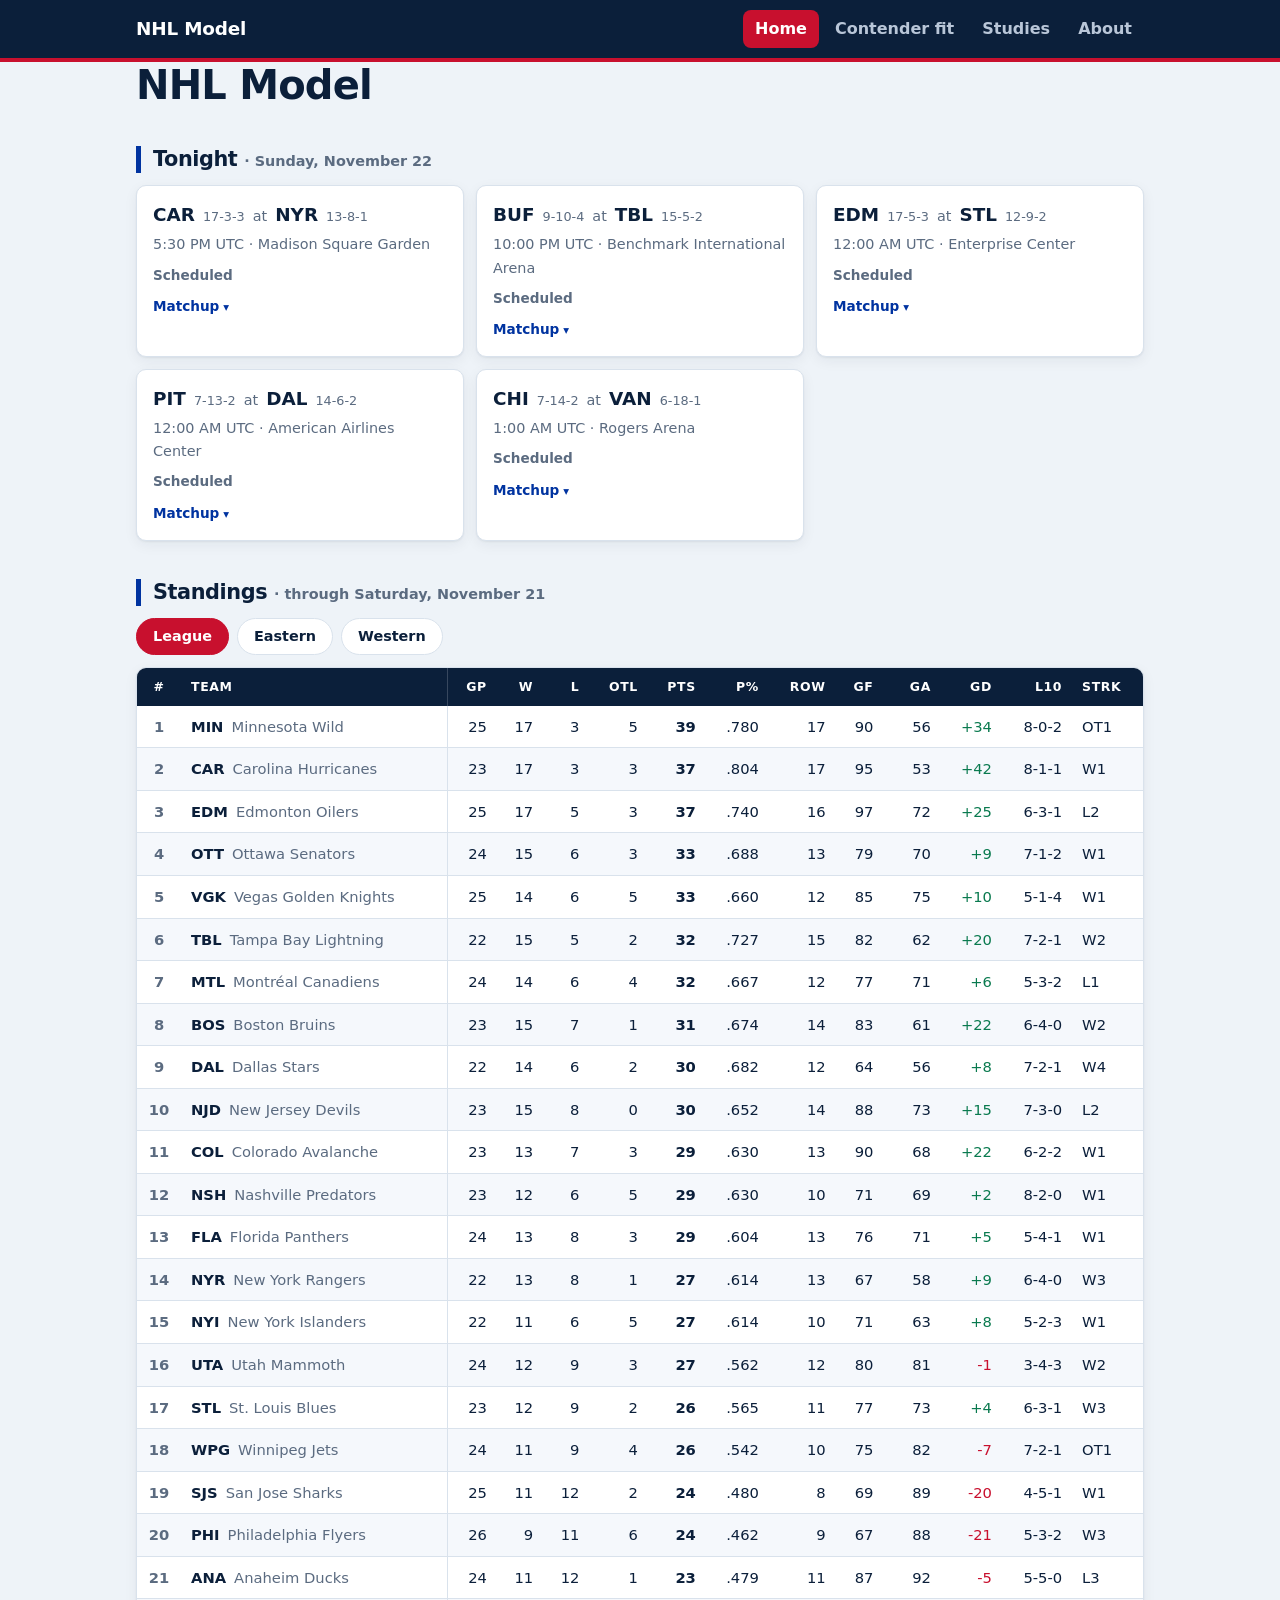
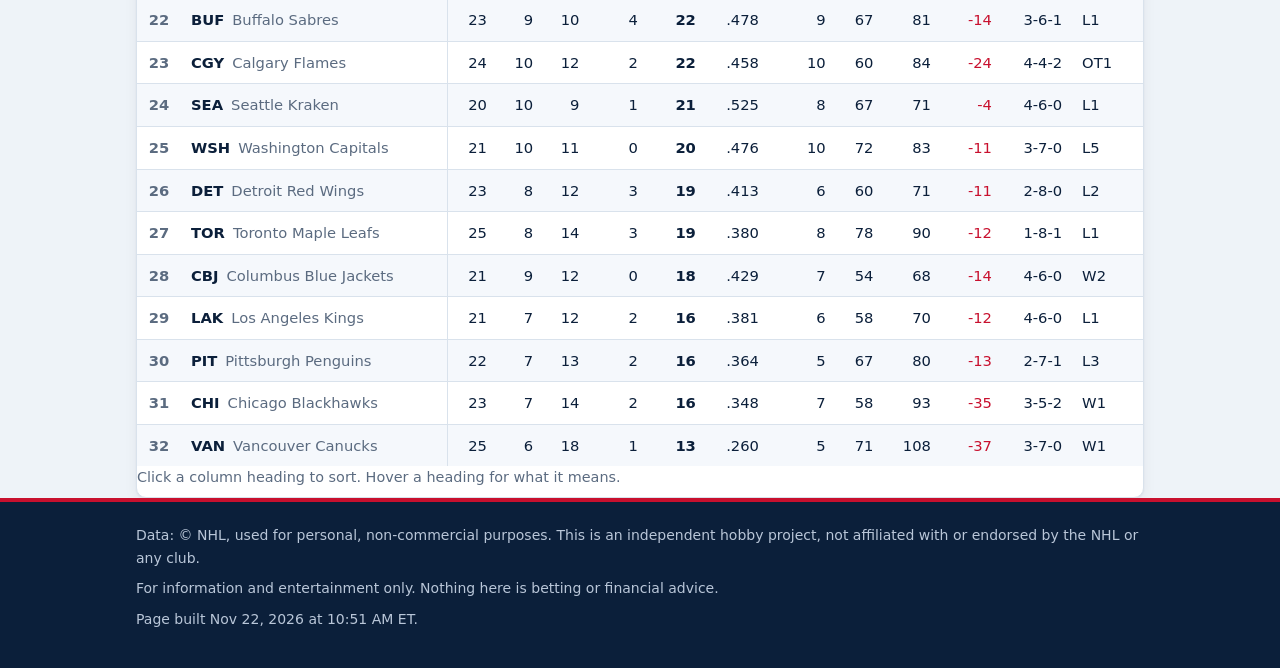
==== commit 37d69ae0: "Add our own expected-goals model; GSAx and defense ranks now update daily build_xg.py: every unblock" ====
--- a/docs/index.html
+++ b/docs/index.html
@@ -81,7 +81,7 @@
   These are season numbers, not a prediction of tonight's game.</p>
   <div class="table-wrap"><table class="match">
     <thead><tr><th class="left">Stat</th><th>CAR (away)</th><th>NYR (home)</th></tr></thead>
-    <tbody><tr class="section"><td colspan="3">Record</td></tr><tr><td class="left">Record</td><td>17-3-3</td><td>13-8-1</td></tr><tr><td class="left">Points %</td><td class="better">.804 <span class="rk">#1</span></td><td>.614 <span class="rk">#13</span></td></tr><tr><td class="left">Road record / home record</td><td>9-2-1</td><td>9-2-0</td></tr><tr><td class="left">Last 10</td><td>8-1-1</td><td>6-4-0</td></tr><tr><td class="left">Streak</td><td>W1</td><td>W3</td></tr><tr><td class="left">Goal difference per game</td><td class="better">+1.83 <span class="rk">#1</span></td><td>+0.41 <span class="rk">#8</span></td></tr><tr class="section"><td colspan="3">Scoring and goaltending</td></tr><tr><td class="left">Goals for per game</td><td class="better">4.13 <span class="rk">#1</span></td><td>3.05 <span class="rk">#20</span></td></tr><tr><td class="left">Goals against per game</td><td class="better">2.26 <span class="rk">#2</span></td><td>2.64 <span class="rk">#4</span></td></tr><tr><td class="left">Shots for per game</td><td class="better">33.1 <span class="rk">#1</span></td><td>26.0 <span class="rk">#27</span></td></tr><tr><td class="left">Shots for per game, on the road / at home</td><td class="better">35.3 <span class="rk">#1</span></td><td>26.3 <span class="rk">#26</span></td></tr><tr><td class="left">Shots against per game</td><td class="better">21.3 <span class="rk">#1</span></td><td>26.4 <span class="rk">#12</span></td></tr><tr><td class="left">Shots against per game, on the road / at home</td><td class="better">21.8 <span class="rk">#1</span></td><td>25.8 <span class="rk">#13</span></td></tr><tr><td class="left">Shooting %</td><td class="better">12.5% <span class="rk">#8</span></td><td>11.7% <span class="rk">#14</span></td></tr><tr><td class="left">Save %</td><td>.894 <span class="rk">#8</span></td><td class="better">.900 <span class="rk">#5</span></td></tr><tr><td class="left">Save %, on the road / at home</td><td>.885 <span class="rk">#17</span></td><td class="better">.915 <span class="rk">#3</span></td></tr><tr><td class="left">PDO (shooting % + save %)</td><td class="better">101.9 <span class="rk">#6</span></td><td>101.8 <span class="rk">#8</span></td></tr><tr class="section"><td colspan="3">Possession and chances (5-on-5)</td></tr><tr><td class="left">Shot-attempt share (Corsi)</td><td class="better">60.2% <span class="rk">#1</span></td><td>48.7% <span class="rk">#23</span></td></tr><tr><td class="left">Scoring-chance share</td><td class="better">60.7% <span class="rk">#1</span></td><td>51.4% <span class="rk">#14</span></td></tr><tr><td class="left">Scoring chances for per 60</td><td class="better">22.1 <span class="rk">#1</span></td><td>18.4 <span class="rk">#9</span></td></tr><tr><td class="left">Scoring chances against per 60</td><td class="better">14.3 <span class="rk">#2</span></td><td>17.4 <span class="rk">#20</span></td></tr><tr><td class="left">Offensive-zone minutes per 60</td><td class="better">27.6 <span class="rk">#1</span></td><td>24.7 <span class="rk">#9</span></td></tr><tr><td class="left">BER (breakout efficiency rating)</td><td class="better">35.1 <span class="rk">#1</span></td><td>29.2 <span class="rk">#12</span></td></tr><tr><td class="left">BEI (breakout efficiency index)</td><td>52.1 <span class="rk">#15</span></td><td class="better">61.3 <span class="rk">#10</span></td></tr><tr class="section"><td colspan="3">Special teams</td></tr><tr><td class="left">Power play %</td><td class="better">26.2% <span class="rk">#6</span></td><td>19.7% <span class="rk">#24</span></td></tr><tr><td class="left">Penalty kill %</td><td>84.3% <span class="rk">#6</span></td><td class="better">89.7% <span class="rk">#1</span></td></tr><tr><td class="left">Power kill (PP% + PK%)</td><td class="better">110.5 <span class="rk">#4</span></td><td>109.4 <span class="rk">#5</span></td></tr><tr class="section"><td colspan="3">Goaltending and defense (MoneyPuck data, games through Nov 13)</td></tr><tr><td class="left">Goals saved above expected (GSAx)</td><td class="better">+5.8 <span class="rk">#7</span></td><td>+5.0 <span class="rk">#8</span></td></tr><tr><td class="left">Defense rank (quality of shots allowed)</td><td class="better">#4</td><td>#13</td></tr><tr><td class="left">Goaltending rank (GSAx per 60)</td><td class="better">#7</td><td>#10</td></tr><tr><td class="left">Goalie and defense together</td><td>Both good</td><td>Both good</td></tr><tr class="section"><td colspan="3">Contender fit</td></tr><tr><td class="left">Final-four chance (contender fit)</td><td class="better">65.1% <span class="rk">#1</span></td><td>11.5% <span class="rk">#14</span></td></tr></tbody>
+    <tbody><tr class="section"><td colspan="3">Record</td></tr><tr><td class="left">Record</td><td>17-3-3</td><td>13-8-1</td></tr><tr><td class="left">Points %</td><td class="better">.804 <span class="rk">#1</span></td><td>.614 <span class="rk">#13</span></td></tr><tr><td class="left">Road record / home record</td><td>9-2-1</td><td>9-2-0</td></tr><tr><td class="left">Last 10</td><td>8-1-1</td><td>6-4-0</td></tr><tr><td class="left">Streak</td><td>W1</td><td>W3</td></tr><tr><td class="left">Goal difference per game</td><td class="better">+1.83 <span class="rk">#1</span></td><td>+0.41 <span class="rk">#8</span></td></tr><tr class="section"><td colspan="3">Scoring and goaltending</td></tr><tr><td class="left">Goals for per game</td><td class="better">4.13 <span class="rk">#1</span></td><td>3.05 <span class="rk">#20</span></td></tr><tr><td class="left">Goals against per game</td><td class="better">2.26 <span class="rk">#2</span></td><td>2.64 <span class="rk">#4</span></td></tr><tr><td class="left">Shots for per game</td><td class="better">33.1 <span class="rk">#1</span></td><td>26.0 <span class="rk">#27</span></td></tr><tr><td class="left">Shots for per game, on the road / at home</td><td class="better">35.3 <span class="rk">#1</span></td><td>26.3 <span class="rk">#26</span></td></tr><tr><td class="left">Shots against per game</td><td class="better">21.3 <span class="rk">#1</span></td><td>26.4 <span class="rk">#12</span></td></tr><tr><td class="left">Shots against per game, on the road / at home</td><td class="better">21.8 <span class="rk">#1</span></td><td>25.8 <span class="rk">#13</span></td></tr><tr><td class="left">Shooting %</td><td class="better">12.5% <span class="rk">#8</span></td><td>11.7% <span class="rk">#14</span></td></tr><tr><td class="left">Save %</td><td>.894 <span class="rk">#8</span></td><td class="better">.900 <span class="rk">#5</span></td></tr><tr><td class="left">Save %, on the road / at home</td><td>.885 <span class="rk">#17</span></td><td class="better">.915 <span class="rk">#3</span></td></tr><tr><td class="left">PDO (shooting % + save %)</td><td class="better">101.9 <span class="rk">#6</span></td><td>101.8 <span class="rk">#8</span></td></tr><tr class="section"><td colspan="3">Possession and chances (5-on-5)</td></tr><tr><td class="left">Shot-attempt share (Corsi)</td><td class="better">60.2% <span class="rk">#1</span></td><td>48.7% <span class="rk">#23</span></td></tr><tr><td class="left">Scoring-chance share</td><td class="better">60.7% <span class="rk">#1</span></td><td>51.4% <span class="rk">#14</span></td></tr><tr><td class="left">Scoring chances for per 60</td><td class="better">22.1 <span class="rk">#1</span></td><td>18.4 <span class="rk">#9</span></td></tr><tr><td class="left">Scoring chances against per 60</td><td class="better">14.3 <span class="rk">#2</span></td><td>17.4 <span class="rk">#20</span></td></tr><tr><td class="left">Offensive-zone minutes per 60</td><td class="better">27.6 <span class="rk">#1</span></td><td>24.7 <span class="rk">#9</span></td></tr><tr><td class="left">BER (breakout efficiency rating)</td><td class="better">35.1 <span class="rk">#1</span></td><td>29.2 <span class="rk">#12</span></td></tr><tr><td class="left">BEI (breakout efficiency index)</td><td>52.1 <span class="rk">#15</span></td><td class="better">61.3 <span class="rk">#10</span></td></tr><tr class="section"><td colspan="3">Special teams</td></tr><tr><td class="left">Power play %</td><td class="better">26.2% <span class="rk">#6</span></td><td>19.7% <span class="rk">#24</span></td></tr><tr><td class="left">Penalty kill %</td><td>84.3% <span class="rk">#6</span></td><td class="better">89.7% <span class="rk">#1</span></td></tr><tr><td class="left">Power kill (PP% + PK%)</td><td class="better">110.5 <span class="rk">#4</span></td><td>109.4 <span class="rk">#5</span></td></tr><tr class="section"><td colspan="3">Goaltending and defense (our expected-goals model, games through Nov 21)</td></tr><tr><td class="left">Goals saved above expected (GSAx)</td><td>+3.0 <span class="rk">#10</span></td><td class="better">+9.1 <span class="rk">#6</span></td></tr><tr><td class="left">Defense rank (quality of shots allowed)</td><td class="better">#1</td><td>#10</td></tr><tr><td class="left">Goaltending rank (GSAx per 60)</td><td>#10</td><td class="better">#5</td></tr><tr><td class="left">Goalie and defense together</td><td>Both good</td><td>Both good</td></tr><tr class="section"><td colspan="3">Contender fit</td></tr><tr><td class="left">Final-four chance (contender fit)</td><td class="better">65.1% <span class="rk">#1</span></td><td>11.5% <span class="rk">#14</span></td></tr></tbody>
   </table></div>
   <div class="match-forms">
     <div><h4>CAR: last 5</h4><ul><li><span class="res res-w">W</span> 7-4 vs EDM <span class="note">&middot; Nov 21</span></li><li><span class="res res-otl">OTL OT</span> 1-2 vs MTL <span class="note">&middot; Nov 19</span></li><li><span class="res res-w">W</span> 5-1 vs SEA <span class="note">&middot; Nov 14</span></li><li><span class="res res-w">W</span> 4-1 at SEA <span class="note">&middot; Nov 12</span></li><li><span class="res res-w">W</span> 9-2 vs CHI <span class="note">&middot; Nov 7</span></li></ul></div>
@@ -95,7 +95,7 @@
   These are season numbers, not a prediction of tonight's game.</p>
   <div class="table-wrap"><table class="match">
     <thead><tr><th class="left">Stat</th><th>BUF (away)</th><th>TBL (home)</th></tr></thead>
-    <tbody><tr class="section"><td colspan="3">Record</td></tr><tr><td class="left">Record</td><td>9-10-4</td><td>15-5-2</td></tr><tr><td class="left">Points %</td><td>.478 <span class="rk">#22</span></td><td class="better">.727 <span class="rk">#4</span></td></tr><tr><td class="left">Road record / home record</td><td>5-4-4</td><td>10-1-0</td></tr><tr><td class="left">Last 10</td><td>3-6-1</td><td>7-2-1</td></tr><tr><td class="left">Streak</td><td>L1</td><td>W2</td></tr><tr><td class="left">Goal difference per game</td><td>-0.61 <span class="rk">#26</span></td><td class="better">+0.91 <span class="rk">#6</span></td></tr><tr class="section"><td colspan="3">Scoring and goaltending</td></tr><tr><td class="left">Goals for per game</td><td>2.91 <span class="rk">#23</span></td><td class="better">3.73 <span class="rk">#5</span></td></tr><tr><td class="left">Goals against per game</td><td>3.48 <span class="rk">#23</span></td><td class="better">2.77 <span class="rk">#6</span></td></tr><tr><td class="left">Shots for per game</td><td>26.8 <span class="rk">#22</span></td><td class="better">28.9 <span class="rk">#9</span></td></tr><tr><td class="left">Shots for per game, on the road / at home</td><td>25.3 <span class="rk">#23</span></td><td class="better">31.0 <span class="rk">#5</span></td></tr><tr><td class="left">Shots against per game</td><td>27.7 <span class="rk">#19</span></td><td class="better">25.0 <span class="rk">#3</span></td></tr><tr><td class="left">Shots against per game, on the road / at home</td><td>30.8 <span class="rk">#26</span></td><td class="better">23.0 <span class="rk">#3</span></td></tr><tr><td class="left">Shooting %</td><td>10.9% <span class="rk">#23</span></td><td class="better">12.9% <span class="rk">#5</span></td></tr><tr><td class="left">Save %</td><td>.875 <span class="rk">#26</span></td><td class="better">.889 <span class="rk">#12</span></td></tr><tr><td class="left">Save %, on the road / at home</td><td>.888 <span class="rk">#15</span></td><td class="better">.917 <span class="rk">#1</span></td></tr><tr><td class="left">PDO (shooting % + save %)</td><td>98.3 <span class="rk">#24</span></td><td class="better">101.8 <span class="rk">#7</span></td></tr><tr class="section"><td colspan="3">Possession and chances (5-on-5)</td></tr><tr><td class="left">Shot-attempt share (Corsi)</td><td>51.0% <span class="rk">#9</span></td><td class="better">54.0% <span class="rk">#4</span></td></tr><tr><td class="left">Scoring-chance share</td><td>48.4% <span class="rk">#21</span></td><td class="better">54.7% <span class="rk">#4</span></td></tr><tr><td class="left">Scoring chances for per 60</td><td>16.1 <span class="rk">#24</span></td><td class="better">20.1 <span class="rk">#3</span></td></tr><tr><td class="left">Scoring chances against per 60</td><td>17.2 <span class="rk">#19</span></td><td class="better">16.7 <span class="rk">#14</span></td></tr><tr><td class="left">Offensive-zone minutes per 60</td><td class="better">24.7 <span class="rk">#9</span></td><td>24.6 <span class="rk">#11</span></td></tr><tr><td class="left">BER (breakout efficiency rating)</td><td>29.9 <span class="rk">#10</span></td><td class="better">32.7 <span class="rk">#4</span></td></tr><tr><td class="left">BEI (breakout efficiency index)</td><td class="better">59.0 <span class="rk">#12</span></td><td>44.7 <span class="rk">#22</span></td></tr><tr class="section"><td colspan="3">Special teams</td></tr><tr><td class="left">Power play %</td><td>16.0% <span class="rk">#30</span></td><td class="better">21.1% <span class="rk">#19</span></td></tr><tr><td class="left">Penalty kill %</td><td>72.2% <span class="rk">#26</span></td><td class="better">73.7% <span class="rk">#23</span></td></tr><tr><td class="left">Power kill (PP% + PK%)</td><td>88.2 <span class="rk">#29</span></td><td class="better">94.8 <span class="rk">#23</span></td></tr><tr class="section"><td colspan="3">Goaltending and defense (MoneyPuck data, games through Nov 13)</td></tr><tr><td class="left">Goals saved above expected (GSAx)</td><td>-4.7 <span class="rk">#26</span></td><td class="better">+0.0 <span class="rk">#18</span></td></tr><tr><td class="left">Defense rank (quality of shots allowed)</td><td>#16</td><td class="better">#8</td></tr><tr><td class="left">Goaltending rank (GSAx per 60)</td><td>#26</td><td class="better">#18</td></tr><tr><td class="left">Goalie and defense together</td><td>Defense let down by the goalie</td><td>Defense let down by the goalie</td></tr><tr class="section"><td colspan="3">Contender fit</td></tr><tr><td class="left">Final-four chance (contender fit)</td><td>5.4% <span class="rk">#22</span></td><td class="better">25.8% <span class="rk">#2</span></td></tr></tbody>
+    <tbody><tr class="section"><td colspan="3">Record</td></tr><tr><td class="left">Record</td><td>9-10-4</td><td>15-5-2</td></tr><tr><td class="left">Points %</td><td>.478 <span class="rk">#22</span></td><td class="better">.727 <span class="rk">#4</span></td></tr><tr><td class="left">Road record / home record</td><td>5-4-4</td><td>10-1-0</td></tr><tr><td class="left">Last 10</td><td>3-6-1</td><td>7-2-1</td></tr><tr><td class="left">Streak</td><td>L1</td><td>W2</td></tr><tr><td class="left">Goal difference per game</td><td>-0.61 <span class="rk">#26</span></td><td class="better">+0.91 <span class="rk">#6</span></td></tr><tr class="section"><td colspan="3">Scoring and goaltending</td></tr><tr><td class="left">Goals for per game</td><td>2.91 <span class="rk">#23</span></td><td class="better">3.73 <span class="rk">#5</span></td></tr><tr><td class="left">Goals against per game</td><td>3.48 <span class="rk">#23</span></td><td class="better">2.77 <span class="rk">#6</span></td></tr><tr><td class="left">Shots for per game</td><td>26.8 <span class="rk">#22</span></td><td class="better">28.9 <span class="rk">#9</span></td></tr><tr><td class="left">Shots for per game, on the road / at home</td><td>25.3 <span class="rk">#23</span></td><td class="better">31.0 <span class="rk">#5</span></td></tr><tr><td class="left">Shots against per game</td><td>27.7 <span class="rk">#19</span></td><td class="better">25.0 <span class="rk">#3</span></td></tr><tr><td class="left">Shots against per game, on the road / at home</td><td>30.8 <span class="rk">#26</span></td><td class="better">23.0 <span class="rk">#3</span></td></tr><tr><td class="left">Shooting %</td><td>10.9% <span class="rk">#23</span></td><td class="better">12.9% <span class="rk">#5</span></td></tr><tr><td class="left">Save %</td><td>.875 <span class="rk">#26</span></td><td class="better">.889 <span class="rk">#12</span></td></tr><tr><td class="left">Save %, on the road / at home</td><td>.888 <span class="rk">#15</span></td><td class="better">.917 <span class="rk">#1</span></td></tr><tr><td class="left">PDO (shooting % + save %)</td><td>98.3 <span class="rk">#24</span></td><td class="better">101.8 <span class="rk">#7</span></td></tr><tr class="section"><td colspan="3">Possession and chances (5-on-5)</td></tr><tr><td class="left">Shot-attempt share (Corsi)</td><td>51.0% <span class="rk">#9</span></td><td class="better">54.0% <span class="rk">#4</span></td></tr><tr><td class="left">Scoring-chance share</td><td>48.4% <span class="rk">#21</span></td><td class="better">54.7% <span class="rk">#4</span></td></tr><tr><td class="left">Scoring chances for per 60</td><td>16.1 <span class="rk">#24</span></td><td class="better">20.1 <span class="rk">#3</span></td></tr><tr><td class="left">Scoring chances against per 60</td><td>17.2 <span class="rk">#19</span></td><td class="better">16.7 <span class="rk">#14</span></td></tr><tr><td class="left">Offensive-zone minutes per 60</td><td class="better">24.7 <span class="rk">#9</span></td><td>24.6 <span class="rk">#11</span></td></tr><tr><td class="left">BER (breakout efficiency rating)</td><td>29.9 <span class="rk">#10</span></td><td class="better">32.7 <span class="rk">#4</span></td></tr><tr><td class="left">BEI (breakout efficiency index)</td><td class="better">59.0 <span class="rk">#12</span></td><td>44.7 <span class="rk">#22</span></td></tr><tr class="section"><td colspan="3">Special teams</td></tr><tr><td class="left">Power play %</td><td>16.0% <span class="rk">#30</span></td><td class="better">21.1% <span class="rk">#19</span></td></tr><tr><td class="left">Penalty kill %</td><td>72.2% <span class="rk">#26</span></td><td class="better">73.7% <span class="rk">#23</span></td></tr><tr><td class="left">Power kill (PP% + PK%)</td><td>88.2 <span class="rk">#29</span></td><td class="better">94.8 <span class="rk">#23</span></td></tr><tr class="section"><td colspan="3">Goaltending and defense (our expected-goals model, games through Nov 21)</td></tr><tr><td class="left">Goals saved above expected (GSAx)</td><td>-5.5 <span class="rk">#23</span></td><td class="better">+1.9 <span class="rk">#12</span></td></tr><tr><td class="left">Defense rank (quality of shots allowed)</td><td>#19</td><td class="better">#6</td></tr><tr><td class="left">Goaltending rank (GSAx per 60)</td><td>#22</td><td class="better">#11</td></tr><tr><td class="left">Goalie and defense together</td><td>Both weak</td><td>Both good</td></tr><tr class="section"><td colspan="3">Contender fit</td></tr><tr><td class="left">Final-four chance (contender fit)</td><td>5.4% <span class="rk">#22</span></td><td class="better">25.8% <span class="rk">#2</span></td></tr></tbody>
   </table></div>
   <div class="match-forms">
     <div><h4>BUF: last 5</h4><ul><li><span class="res res-l">L</span> 3-4 at FLA <span class="note">&middot; Nov 21</span></li><li><span class="res res-w">W</span> 6-3 at WSH <span class="note">&middot; Nov 19</span></li><li><span class="res res-l">L</span> 3-4 at PHI <span class="note">&middot; Nov 17</span></li><li><span class="res res-l">L</span> 0-2 at DAL <span class="note">&middot; Nov 14</span></li><li><span class="res res-otl">OTL OT</span> 2-3 at CHI <span class="note">&middot; Nov 12</span></li></ul></div>
@@ -109,7 +109,7 @@
   These are season numbers, not a prediction of tonight's game.</p>
   <div class="table-wrap"><table class="match">
     <thead><tr><th class="left">Stat</th><th>EDM (away)</th><th>STL (home)</th></tr></thead>
-    <tbody><tr class="section"><td colspan="3">Record</td></tr><tr><td class="left">Record</td><td>17-5-3</td><td>12-9-2</td></tr><tr><td class="left">Points %</td><td class="better">.740 <span class="rk">#3</span></td><td>.565 <span class="rk">#16</span></td></tr><tr><td class="left">Road record / home record</td><td>10-2-1</td><td>7-3-1</td></tr><tr><td class="left">Last 10</td><td>6-3-1</td><td>6-3-1</td></tr><tr><td class="left">Streak</td><td>L2</td><td>W3</td></tr><tr><td class="left">Goal difference per game</td><td class="better">+1.00 <span class="rk">#3</span></td><td>+0.17 <span class="rk">#15</span></td></tr><tr class="section"><td colspan="3">Scoring and goaltending</td></tr><tr><td class="left">Goals for per game</td><td class="better">3.84 <span class="rk">#3</span></td><td>3.30 <span class="rk">#12</span></td></tr><tr><td class="left">Goals against per game</td><td class="better">2.80 <span class="rk">#8</span></td><td>3.17 <span class="rk">#16</span></td></tr><tr><td class="left">Shots for per game</td><td>24.4 <span class="rk">#30</span></td><td class="better">27.1 <span class="rk">#20</span></td></tr><tr><td class="left">Shots for per game, on the road / at home</td><td>21.3 <span class="rk">#32</span></td><td class="better">28.1 <span class="rk">#20</span></td></tr><tr><td class="left">Shots against per game</td><td class="better">26.8 <span class="rk">#13</span></td><td>29.7 <span class="rk">#28</span></td></tr><tr><td class="left">Shots against per game, on the road / at home</td><td class="better">27.2 <span class="rk">#13</span></td><td>30.5 <span class="rk">#31</span></td></tr><tr><td class="left">Shooting %</td><td class="better">15.8% <span class="rk">#1</span></td><td>12.2% <span class="rk">#12</span></td></tr><tr><td class="left">Save %</td><td class="better">.896 <span class="rk">#7</span></td><td>.893 <span class="rk">#10</span></td></tr><tr><td class="left">Save %, on the road / at home</td><td class="better">.912 <span class="rk">#4</span></td><td>.898 <span class="rk">#9</span></td></tr><tr><td class="left">PDO (shooting % + save %)</td><td class="better">105.3 <span class="rk">#1</span></td><td>101.5 <span class="rk">#9</span></td></tr><tr class="section"><td colspan="3">Possession and chances (5-on-5)</td></tr><tr><td class="left">Shot-attempt share (Corsi)</td><td>46.1% <span class="rk">#28</span></td><td class="better">49.4% <span class="rk">#22</span></td></tr><tr><td class="left">Scoring-chance share</td><td>45.7% <span class="rk">#27</span></td><td class="better">51.2% <span class="rk">#15</span></td></tr><tr><td class="left">Scoring chances for per 60</td><td>13.7 <span class="rk">#31</span></td><td class="better">17.5 <span class="rk">#14</span></td></tr><tr><td class="left">Scoring chances against per 60</td><td class="better">16.3 <span class="rk">#11</span></td><td>16.7 <span class="rk">#15</span></td></tr><tr><td class="left">Offensive-zone minutes per 60</td><td>24.5 <span class="rk">#17</span></td><td class="better">24.6 <span class="rk">#11</span></td></tr><tr><td class="left">BER (breakout efficiency rating)</td><td>24.0 <span class="rk">#30</span></td><td class="better">27.5 <span class="rk">#17</span></td></tr><tr><td class="left">BEI (breakout efficiency index)</td><td class="better">68.4 <span class="rk">#6</span></td><td>63.7 <span class="rk">#7</span></td></tr><tr class="section"><td colspan="3">Special teams</td></tr><tr><td class="left">Power play %</td><td class="better">34.1% <span class="rk">#2</span></td><td>21.9% <span class="rk">#17</span></td></tr><tr><td class="left">Penalty kill %</td><td>77.4% <span class="rk">#17</span></td><td class="better">82.0% <span class="rk">#8</span></td></tr><tr><td class="left">Power kill (PP% + PK%)</td><td class="better">111.5 <span class="rk">#2</span></td><td>103.8 <span class="rk">#13</span></td></tr><tr class="section"><td colspan="3">Goaltending and defense (MoneyPuck data, games through Nov 13)</td></tr><tr><td class="left">Goals saved above expected (GSAx)</td><td>+0.0 <span class="rk">#18</span></td><td class="better">+4.9 <span class="rk">#9</span></td></tr><tr><td class="left">Defense rank (quality of shots allowed)</td><td class="better">#5</td><td>#18</td></tr><tr><td class="left">Goaltending rank (GSAx per 60)</td><td>#19</td><td class="better">#8</td></tr><tr><td class="left">Goalie and defense together</td><td>Defense let down by the goalie</td><td>Goalie bailing out the defense</td></tr><tr class="section"><td colspan="3">Contender fit</td></tr><tr><td class="left">Final-four chance (contender fit)</td><td class="better">16.5% <span class="rk">#10</span></td><td>9.4% <span class="rk">#17</span></td></tr></tbody>
+    <tbody><tr class="section"><td colspan="3">Record</td></tr><tr><td class="left">Record</td><td>17-5-3</td><td>12-9-2</td></tr><tr><td class="left">Points %</td><td class="better">.740 <span class="rk">#3</span></td><td>.565 <span class="rk">#16</span></td></tr><tr><td class="left">Road record / home record</td><td>10-2-1</td><td>7-3-1</td></tr><tr><td class="left">Last 10</td><td>6-3-1</td><td>6-3-1</td></tr><tr><td class="left">Streak</td><td>L2</td><td>W3</td></tr><tr><td class="left">Goal difference per game</td><td class="better">+1.00 <span class="rk">#3</span></td><td>+0.17 <span class="rk">#15</span></td></tr><tr class="section"><td colspan="3">Scoring and goaltending</td></tr><tr><td class="left">Goals for per game</td><td class="better">3.84 <span class="rk">#3</span></td><td>3.30 <span class="rk">#12</span></td></tr><tr><td class="left">Goals against per game</td><td class="better">2.80 <span class="rk">#8</span></td><td>3.17 <span class="rk">#16</span></td></tr><tr><td class="left">Shots for per game</td><td>24.4 <span class="rk">#30</span></td><td class="better">27.1 <span class="rk">#20</span></td></tr><tr><td class="left">Shots for per game, on the road / at home</td><td>21.3 <span class="rk">#32</span></td><td class="better">28.1 <span class="rk">#20</span></td></tr><tr><td class="left">Shots against per game</td><td class="better">26.8 <span class="rk">#13</span></td><td>29.7 <span class="rk">#28</span></td></tr><tr><td class="left">Shots against per game, on the road / at home</td><td class="better">27.2 <span class="rk">#13</span></td><td>30.5 <span class="rk">#31</span></td></tr><tr><td class="left">Shooting %</td><td class="better">15.8% <span class="rk">#1</span></td><td>12.2% <span class="rk">#12</span></td></tr><tr><td class="left">Save %</td><td class="better">.896 <span class="rk">#7</span></td><td>.893 <span class="rk">#10</span></td></tr><tr><td class="left">Save %, on the road / at home</td><td class="better">.912 <span class="rk">#4</span></td><td>.898 <span class="rk">#9</span></td></tr><tr><td class="left">PDO (shooting % + save %)</td><td class="better">105.3 <span class="rk">#1</span></td><td>101.5 <span class="rk">#9</span></td></tr><tr class="section"><td colspan="3">Possession and chances (5-on-5)</td></tr><tr><td class="left">Shot-attempt share (Corsi)</td><td>46.1% <span class="rk">#28</span></td><td class="better">49.4% <span class="rk">#22</span></td></tr><tr><td class="left">Scoring-chance share</td><td>45.7% <span class="rk">#27</span></td><td class="better">51.2% <span class="rk">#15</span></td></tr><tr><td class="left">Scoring chances for per 60</td><td>13.7 <span class="rk">#31</span></td><td class="better">17.5 <span class="rk">#14</span></td></tr><tr><td class="left">Scoring chances against per 60</td><td class="better">16.3 <span class="rk">#11</span></td><td>16.7 <span class="rk">#15</span></td></tr><tr><td class="left">Offensive-zone minutes per 60</td><td>24.5 <span class="rk">#17</span></td><td class="better">24.6 <span class="rk">#11</span></td></tr><tr><td class="left">BER (breakout efficiency rating)</td><td>24.0 <span class="rk">#30</span></td><td class="better">27.5 <span class="rk">#17</span></td></tr><tr><td class="left">BEI (breakout efficiency index)</td><td class="better">68.4 <span class="rk">#6</span></td><td>63.7 <span class="rk">#7</span></td></tr><tr class="section"><td colspan="3">Special teams</td></tr><tr><td class="left">Power play %</td><td class="better">34.1% <span class="rk">#2</span></td><td>21.9% <span class="rk">#17</span></td></tr><tr><td class="left">Penalty kill %</td><td>77.4% <span class="rk">#17</span></td><td class="better">82.0% <span class="rk">#8</span></td></tr><tr><td class="left">Power kill (PP% + PK%)</td><td class="better">111.5 <span class="rk">#2</span></td><td>103.8 <span class="rk">#13</span></td></tr><tr class="section"><td colspan="3">Goaltending and defense (our expected-goals model, games through Nov 21)</td></tr><tr><td class="left">Goals saved above expected (GSAx)</td><td class="better">+9.1 <span class="rk">#6</span></td><td>-0.3 <span class="rk">#17</span></td></tr><tr><td class="left">Defense rank (quality of shots allowed)</td><td>#17</td><td class="better">#15</td></tr><tr><td class="left">Goaltending rank (GSAx per 60)</td><td class="better">#7</td><td>#17</td></tr><tr><td class="left">Goalie and defense together</td><td>Goalie bailing out the defense</td><td>Defense let down by the goalie</td></tr><tr class="section"><td colspan="3">Contender fit</td></tr><tr><td class="left">Final-four chance (contender fit)</td><td class="better">16.5% <span class="rk">#10</span></td><td>9.4% <span class="rk">#17</span></td></tr></tbody>
   </table></div>
   <div class="match-forms">
     <div><h4>EDM: last 5</h4><ul><li><span class="res res-l">L</span> 4-7 at CAR <span class="note">&middot; Nov 21</span></li><li><span class="res res-l">L</span> 1-3 at TBL <span class="note">&middot; Nov 19</span></li><li><span class="res res-w">W</span> 5-2 at FLA <span class="note">&middot; Nov 17</span></li><li><span class="res res-w">W</span> 5-2 at PHI <span class="note">&middot; Nov 15</span></li><li><span class="res res-w">W</span> 1-0 at TOR <span class="note">&middot; Nov 14</span></li></ul></div>
@@ -123,7 +123,7 @@
   These are season numbers, not a prediction of tonight's game.</p>
   <div class="table-wrap"><table class="match">
     <thead><tr><th class="left">Stat</th><th>PIT (away)</th><th>DAL (home)</th></tr></thead>
-    <tbody><tr class="section"><td colspan="3">Record</td></tr><tr><td class="left">Record</td><td>7-13-2</td><td>14-6-2</td></tr><tr><td class="left">Points %</td><td>.364 <span class="rk">#30</span></td><td class="better">.682 <span class="rk">#6</span></td></tr><tr><td class="left">Road record / home record</td><td>3-8-1</td><td>8-5-0</td></tr><tr><td class="left">Last 10</td><td>2-7-1</td><td>7-2-1</td></tr><tr><td class="left">Streak</td><td>L3</td><td>W4</td></tr><tr><td class="left">Goal difference per game</td><td>-0.59 <span class="rk">#25</span></td><td class="better">+0.36 <span class="rk">#11</span></td></tr><tr class="section"><td colspan="3">Scoring and goaltending</td></tr><tr><td class="left">Goals for per game</td><td class="better">2.95 <span class="rk">#22</span></td><td>2.82 <span class="rk">#24</span></td></tr><tr><td class="left">Goals against per game</td><td>3.59 <span class="rk">#28</span></td><td class="better">2.45 <span class="rk">#3</span></td></tr><tr><td class="left">Shots for per game</td><td class="better">27.4 <span class="rk">#15</span></td><td>26.0 <span class="rk">#25</span></td></tr><tr><td class="left">Shots for per game, on the road / at home</td><td class="better">27.9 <span class="rk">#7</span></td><td>26.8 <span class="rk">#25</span></td></tr><tr><td class="left">Shots against per game</td><td>28.4 <span class="rk">#24</span></td><td class="better">23.9 <span class="rk">#2</span></td></tr><tr><td class="left">Shots against per game, on the road / at home</td><td>28.2 <span class="rk">#17</span></td><td class="better">22.6 <span class="rk">#2</span></td></tr><tr><td class="left">Shooting %</td><td>10.8% <span class="rk">#25</span></td><td class="better">10.8% <span class="rk">#24</span></td></tr><tr><td class="left">Save %</td><td>.874 <span class="rk">#27</span></td><td class="better">.897 <span class="rk">#6</span></td></tr><tr><td class="left">Save %, on the road / at home</td><td>.864 <span class="rk">#28</span></td><td class="better">.874 <span class="rk">#23</span></td></tr><tr><td class="left">PDO (shooting % + save %)</td><td>98.1 <span class="rk">#26</span></td><td class="better">100.5 <span class="rk">#14</span></td></tr><tr class="section"><td colspan="3">Possession and chances (5-on-5)</td></tr><tr><td class="left">Shot-attempt share (Corsi)</td><td class="better">52.3% <span class="rk">#6</span></td><td>50.2% <span class="rk">#16</span></td></tr><tr><td class="left">Scoring-chance share</td><td class="better">54.1% <span class="rk">#6</span></td><td>52.0% <span class="rk">#12</span></td></tr><tr><td class="left">Scoring chances for per 60</td><td class="better">20.2 <span class="rk">#2</span></td><td>16.0 <span class="rk">#25</span></td></tr><tr><td class="left">Scoring chances against per 60</td><td>17.2 <span class="rk">#18</span></td><td class="better">14.8 <span class="rk">#3</span></td></tr><tr><td class="left">Offensive-zone minutes per 60</td><td class="better">24.8 <span class="rk">#7</span></td><td>24.3 <span class="rk">#20</span></td></tr><tr><td class="left">BER (breakout efficiency rating)</td><td>30.8 <span class="rk">#7</span></td><td class="better">33.6 <span class="rk">#2</span></td></tr><tr><td class="left">BEI (breakout efficiency index)</td><td>35.2 <span class="rk">#26</span></td><td class="better">50.6 <span class="rk">#17</span></td></tr><tr class="section"><td colspan="3">Special teams</td></tr><tr><td class="left">Power play %</td><td>19.4% <span class="rk">#26</span></td><td class="better">22.6% <span class="rk">#16</span></td></tr><tr><td class="left">Penalty kill %</td><td>81.0% <span class="rk">#10</span></td><td class="better">88.5% <span class="rk">#3</span></td></tr><tr><td class="left">Power kill (PP% + PK%)</td><td>100.4 <span class="rk">#16</span></td><td class="better">111.1 <span class="rk">#3</span></td></tr><tr class="section"><td colspan="3">Goaltending and defense (MoneyPuck data, games through Nov 13)</td></tr><tr><td class="left">Goals saved above expected (GSAx)</td><td>+0.8 <span class="rk">#15</span></td><td class="better">+4.2 <span class="rk">#10</span></td></tr><tr><td class="left">Defense rank (quality of shots allowed)</td><td>#21</td><td class="better">#7</td></tr><tr><td class="left">Goaltending rank (GSAx per 60)</td><td>#15</td><td class="better">#11</td></tr><tr><td class="left">Goalie and defense together</td><td>Goalie bailing out the defense</td><td>Both good</td></tr><tr class="section"><td colspan="3">Contender fit</td></tr><tr><td class="left">Final-four chance (contender fit)</td><td>5.1% <span class="rk">#23</span></td><td class="better">20.5% <span class="rk">#5</span></td></tr></tbody>
+    <tbody><tr class="section"><td colspan="3">Record</td></tr><tr><td class="left">Record</td><td>7-13-2</td><td>14-6-2</td></tr><tr><td class="left">Points %</td><td>.364 <span class="rk">#30</span></td><td class="better">.682 <span class="rk">#6</span></td></tr><tr><td class="left">Road record / home record</td><td>3-8-1</td><td>8-5-0</td></tr><tr><td class="left">Last 10</td><td>2-7-1</td><td>7-2-1</td></tr><tr><td class="left">Streak</td><td>L3</td><td>W4</td></tr><tr><td class="left">Goal difference per game</td><td>-0.59 <span class="rk">#25</span></td><td class="better">+0.36 <span class="rk">#11</span></td></tr><tr class="section"><td colspan="3">Scoring and goaltending</td></tr><tr><td class="left">Goals for per game</td><td class="better">2.95 <span class="rk">#22</span></td><td>2.82 <span class="rk">#24</span></td></tr><tr><td class="left">Goals against per game</td><td>3.59 <span class="rk">#28</span></td><td class="better">2.45 <span class="rk">#3</span></td></tr><tr><td class="left">Shots for per game</td><td class="better">27.4 <span class="rk">#15</span></td><td>26.0 <span class="rk">#25</span></td></tr><tr><td class="left">Shots for per game, on the road / at home</td><td class="better">27.9 <span class="rk">#7</span></td><td>26.8 <span class="rk">#25</span></td></tr><tr><td class="left">Shots against per game</td><td>28.4 <span class="rk">#24</span></td><td class="better">23.9 <span class="rk">#2</span></td></tr><tr><td class="left">Shots against per game, on the road / at home</td><td>28.2 <span class="rk">#17</span></td><td class="better">22.6 <span class="rk">#2</span></td></tr><tr><td class="left">Shooting %</td><td>10.8% <span class="rk">#25</span></td><td class="better">10.8% <span class="rk">#24</span></td></tr><tr><td class="left">Save %</td><td>.874 <span class="rk">#27</span></td><td class="better">.897 <span class="rk">#6</span></td></tr><tr><td class="left">Save %, on the road / at home</td><td>.864 <span class="rk">#28</span></td><td class="better">.874 <span class="rk">#23</span></td></tr><tr><td class="left">PDO (shooting % + save %)</td><td>98.1 <span class="rk">#26</span></td><td class="better">100.5 <span class="rk">#14</span></td></tr><tr class="section"><td colspan="3">Possession and chances (5-on-5)</td></tr><tr><td class="left">Shot-attempt share (Corsi)</td><td class="better">52.3% <span class="rk">#6</span></td><td>50.2% <span class="rk">#16</span></td></tr><tr><td class="left">Scoring-chance share</td><td class="better">54.1% <span class="rk">#6</span></td><td>52.0% <span class="rk">#12</span></td></tr><tr><td class="left">Scoring chances for per 60</td><td class="better">20.2 <span class="rk">#2</span></td><td>16.0 <span class="rk">#25</span></td></tr><tr><td class="left">Scoring chances against per 60</td><td>17.2 <span class="rk">#18</span></td><td class="better">14.8 <span class="rk">#3</span></td></tr><tr><td class="left">Offensive-zone minutes per 60</td><td class="better">24.8 <span class="rk">#7</span></td><td>24.3 <span class="rk">#20</span></td></tr><tr><td class="left">BER (breakout efficiency rating)</td><td>30.8 <span class="rk">#7</span></td><td class="better">33.6 <span class="rk">#2</span></td></tr><tr><td class="left">BEI (breakout efficiency index)</td><td>35.2 <span class="rk">#26</span></td><td class="better">50.6 <span class="rk">#17</span></td></tr><tr class="section"><td colspan="3">Special teams</td></tr><tr><td class="left">Power play %</td><td>19.4% <span class="rk">#26</span></td><td class="better">22.6% <span class="rk">#16</span></td></tr><tr><td class="left">Penalty kill %</td><td>81.0% <span class="rk">#10</span></td><td class="better">88.5% <span class="rk">#3</span></td></tr><tr><td class="left">Power kill (PP% + PK%)</td><td>100.4 <span class="rk">#16</span></td><td class="better">111.1 <span class="rk">#3</span></td></tr><tr class="section"><td colspan="3">Goaltending and defense (our expected-goals model, games through Nov 21)</td></tr><tr><td class="left">Goals saved above expected (GSAx)</td><td>-9.7 <span class="rk">#29</span></td><td class="better">+6.5 <span class="rk">#8</span></td></tr><tr><td class="left">Defense rank (quality of shots allowed)</td><td>#12</td><td class="better">#3</td></tr><tr><td class="left">Goaltending rank (GSAx per 60)</td><td>#30</td><td class="better">#8</td></tr><tr><td class="left">Goalie and defense together</td><td>Defense let down by the goalie</td><td>Both good</td></tr><tr class="section"><td colspan="3">Contender fit</td></tr><tr><td class="left">Final-four chance (contender fit)</td><td>5.1% <span class="rk">#23</span></td><td class="better">20.5% <span class="rk">#5</span></td></tr></tbody>
   </table></div>
   <div class="match-forms">
     <div><h4>PIT: last 5</h4><ul><li><span class="res res-l">L</span> 3-4 at NSH <span class="note">&middot; Nov 21</span></li><li><span class="res res-l">L</span> 2-5 vs STL <span class="note">&middot; Nov 19</span></li><li><span class="res res-l">L</span> 1-4 vs OTT <span class="note">&middot; Nov 14</span></li><li><span class="res res-w">W SO</span> 3-2 at SJS <span class="note">&middot; Nov 11</span></li><li><span class="res res-l">L</span> 2-5 at ANA <span class="note">&middot; Nov 8</span></li></ul></div>
@@ -137,7 +137,7 @@
   These are season numbers, not a prediction of tonight's game.</p>
   <div class="table-wrap"><table class="match">
     <thead><tr><th class="left">Stat</th><th>CHI (away)</th><th>VAN (home)</th></tr></thead>
-    <tbody><tr class="section"><td colspan="3">Record</td></tr><tr><td class="left">Record</td><td>7-14-2</td><td>6-18-1</td></tr><tr><td class="left">Points %</td><td class="better">.348 <span class="rk">#31</span></td><td>.260 <span class="rk">#32</span></td></tr><tr><td class="left">Road record / home record</td><td>1-8-1</td><td>2-9-0</td></tr><tr><td class="left">Last 10</td><td>3-5-2</td><td>3-7-0</td></tr><tr><td class="left">Streak</td><td>W1</td><td>W1</td></tr><tr><td class="left">Goal difference per game</td><td>-1.52 <span class="rk">#32</span></td><td class="better">-1.48 <span class="rk">#31</span></td></tr><tr class="section"><td colspan="3">Scoring and goaltending</td></tr><tr><td class="left">Goals for per game</td><td>2.52 <span class="rk">#29</span></td><td class="better">2.80 <span class="rk">#25</span></td></tr><tr><td class="left">Goals against per game</td><td class="better">4.00 <span class="rk">#31</span></td><td>4.32 <span class="rk">#32</span></td></tr><tr><td class="left">Shots for per game</td><td class="better">23.6 <span class="rk">#31</span></td><td>22.4 <span class="rk">#32</span></td></tr><tr><td class="left">Shots for per game, on the road / at home</td><td class="better">24.0 <span class="rk">#28</span></td><td>21.5 <span class="rk">#32</span></td></tr><tr><td class="left">Shots against per game</td><td class="better">30.8 <span class="rk">#31</span></td><td>31.3 <span class="rk">#32</span></td></tr><tr><td class="left">Shots against per game, on the road / at home</td><td>31.2 <span class="rk">#29</span></td><td class="better">28.5 <span class="rk">#25</span></td></tr><tr><td class="left">Shooting %</td><td>10.7% <span class="rk">#26</span></td><td class="better">12.5% <span class="rk">#7</span></td></tr><tr><td class="left">Save %</td><td class="better">.870 <span class="rk">#29</span></td><td>.862 <span class="rk">#30</span></td></tr><tr><td class="left">Save %, on the road / at home</td><td>.843 <span class="rk">#32</span></td><td>.847 <span class="rk">#32</span></td></tr><tr><td class="left">PDO (shooting % + save %)</td><td>97.7 <span class="rk">#28</span></td><td class="better">98.7 <span class="rk">#21</span></td></tr><tr class="section"><td colspan="3">Possession and chances (5-on-5)</td></tr><tr><td class="left">Shot-attempt share (Corsi)</td><td class="better">44.9% <span class="rk">#30</span></td><td>44.0% <span class="rk">#31</span></td></tr><tr><td class="left">Scoring-chance share</td><td class="better">41.9% <span class="rk">#31</span></td><td>39.3% <span class="rk">#32</span></td></tr><tr><td class="left">Scoring chances for per 60</td><td class="better">14.2 <span class="rk">#30</span></td><td>13.5 <span class="rk">#32</span></td></tr><tr><td class="left">Scoring chances against per 60</td><td class="better">19.6 <span class="rk">#29</span></td><td>20.9 <span class="rk">#32</span></td></tr><tr><td class="left">Offensive-zone minutes per 60</td><td class="better">23.1 <span class="rk">#29</span></td><td>23.0 <span class="rk">#30</span></td></tr><tr><td class="left">BER (breakout efficiency rating)</td><td class="better">28.5 <span class="rk">#15</span></td><td>25.9 <span class="rk">#25</span></td></tr><tr><td class="left">BEI (breakout efficiency index)</td><td>28.7 <span class="rk">#28</span></td><td class="better">43.7 <span class="rk">#23</span></td></tr><tr class="section"><td colspan="3">Special teams</td></tr><tr><td class="left">Power play %</td><td>18.5% <span class="rk">#27</span></td><td class="better">23.4% <span class="rk">#13</span></td></tr><tr><td class="left">Penalty kill %</td><td class="better">78.1% <span class="rk">#16</span></td><td>63.0% <span class="rk">#31</span></td></tr><tr><td class="left">Power kill (PP% + PK%)</td><td class="better">96.5 <span class="rk">#19</span></td><td>86.3 <span class="rk">#30</span></td></tr><tr class="section"><td colspan="3">Goaltending and defense (MoneyPuck data, games through Nov 13)</td></tr><tr><td class="left">Goals saved above expected (GSAx)</td><td class="better">-10.1 <span class="rk">#31</span></td><td>-14.9 <span class="rk">#32</span></td></tr><tr><td class="left">Defense rank (quality of shots allowed)</td><td class="better">#31</td><td>#32</td></tr><tr><td class="left">Goaltending rank (GSAx per 60)</td><td class="better">#30</td><td>#32</td></tr><tr><td class="left">Goalie and defense together</td><td>Both weak</td><td>Both weak</td></tr><tr class="section"><td colspan="3">Contender fit</td></tr><tr><td class="left">Final-four chance (contender fit)</td><td class="better">1.6% <span class="rk">#31</span></td><td>0.7% <span class="rk">#32</span></td></tr></tbody>
+    <tbody><tr class="section"><td colspan="3">Record</td></tr><tr><td class="left">Record</td><td>7-14-2</td><td>6-18-1</td></tr><tr><td class="left">Points %</td><td class="better">.348 <span class="rk">#31</span></td><td>.260 <span class="rk">#32</span></td></tr><tr><td class="left">Road record / home record</td><td>1-8-1</td><td>2-9-0</td></tr><tr><td class="left">Last 10</td><td>3-5-2</td><td>3-7-0</td></tr><tr><td class="left">Streak</td><td>W1</td><td>W1</td></tr><tr><td class="left">Goal difference per game</td><td>-1.52 <span class="rk">#32</span></td><td class="better">-1.48 <span class="rk">#31</span></td></tr><tr class="section"><td colspan="3">Scoring and goaltending</td></tr><tr><td class="left">Goals for per game</td><td>2.52 <span class="rk">#29</span></td><td class="better">2.80 <span class="rk">#25</span></td></tr><tr><td class="left">Goals against per game</td><td class="better">4.00 <span class="rk">#31</span></td><td>4.32 <span class="rk">#32</span></td></tr><tr><td class="left">Shots for per game</td><td class="better">23.6 <span class="rk">#31</span></td><td>22.4 <span class="rk">#32</span></td></tr><tr><td class="left">Shots for per game, on the road / at home</td><td class="better">24.0 <span class="rk">#28</span></td><td>21.5 <span class="rk">#32</span></td></tr><tr><td class="left">Shots against per game</td><td class="better">30.8 <span class="rk">#31</span></td><td>31.3 <span class="rk">#32</span></td></tr><tr><td class="left">Shots against per game, on the road / at home</td><td>31.2 <span class="rk">#29</span></td><td class="better">28.5 <span class="rk">#25</span></td></tr><tr><td class="left">Shooting %</td><td>10.7% <span class="rk">#26</span></td><td class="better">12.5% <span class="rk">#7</span></td></tr><tr><td class="left">Save %</td><td class="better">.870 <span class="rk">#29</span></td><td>.862 <span class="rk">#30</span></td></tr><tr><td class="left">Save %, on the road / at home</td><td>.843 <span class="rk">#32</span></td><td>.847 <span class="rk">#32</span></td></tr><tr><td class="left">PDO (shooting % + save %)</td><td>97.7 <span class="rk">#28</span></td><td class="better">98.7 <span class="rk">#21</span></td></tr><tr class="section"><td colspan="3">Possession and chances (5-on-5)</td></tr><tr><td class="left">Shot-attempt share (Corsi)</td><td class="better">44.9% <span class="rk">#30</span></td><td>44.0% <span class="rk">#31</span></td></tr><tr><td class="left">Scoring-chance share</td><td class="better">41.9% <span class="rk">#31</span></td><td>39.3% <span class="rk">#32</span></td></tr><tr><td class="left">Scoring chances for per 60</td><td class="better">14.2 <span class="rk">#30</span></td><td>13.5 <span class="rk">#32</span></td></tr><tr><td class="left">Scoring chances against per 60</td><td class="better">19.6 <span class="rk">#29</span></td><td>20.9 <span class="rk">#32</span></td></tr><tr><td class="left">Offensive-zone minutes per 60</td><td class="better">23.1 <span class="rk">#29</span></td><td>23.0 <span class="rk">#30</span></td></tr><tr><td class="left">BER (breakout efficiency rating)</td><td class="better">28.5 <span class="rk">#15</span></td><td>25.9 <span class="rk">#25</span></td></tr><tr><td class="left">BEI (breakout efficiency index)</td><td>28.7 <span class="rk">#28</span></td><td class="better">43.7 <span class="rk">#23</span></td></tr><tr class="section"><td colspan="3">Special teams</td></tr><tr><td class="left">Power play %</td><td>18.5% <span class="rk">#27</span></td><td class="better">23.4% <span class="rk">#13</span></td></tr><tr><td class="left">Penalty kill %</td><td class="better">78.1% <span class="rk">#16</span></td><td>63.0% <span class="rk">#31</span></td></tr><tr><td class="left">Power kill (PP% + PK%)</td><td class="better">96.5 <span class="rk">#19</span></td><td>86.3 <span class="rk">#30</span></td></tr><tr class="section"><td colspan="3">Goaltending and defense (our expected-goals model, games through Nov 21)</td></tr><tr><td class="left">Goals saved above expected (GSAx)</td><td class="better">-5.8 <span class="rk">#25</span></td><td>-14.1 <span class="rk">#32</span></td></tr><tr><td class="left">Defense rank (quality of shots allowed)</td><td class="better">#29</td><td>#31</td></tr><tr><td class="left">Goaltending rank (GSAx per 60)</td><td class="better">#23</td><td>#32</td></tr><tr><td class="left">Goalie and defense together</td><td>Both weak</td><td>Both weak</td></tr><tr class="section"><td colspan="3">Contender fit</td></tr><tr><td class="left">Final-four chance (contender fit)</td><td class="better">1.6% <span class="rk">#31</span></td><td>0.7% <span class="rk">#32</span></td></tr></tbody>
   </table></div>
   <div class="match-forms">
     <div><h4>CHI: last 5</h4><ul><li><span class="res res-w">W OT</span> 4-3 at CGY <span class="note">&middot; Nov 21</span></li><li><span class="res res-l">L</span> 2-4 vs CBJ <span class="note">&middot; Nov 19</span></li><li><span class="res res-w">W</span> 6-3 vs TOR <span class="note">&middot; Nov 17</span></li><li><span class="res res-otl">OTL SO</span> 4-5 vs WPG <span class="note">&middot; Nov 14</span></li><li><span class="res res-w">W OT</span> 3-2 vs BUF <span class="note">&middot; Nov 12</span></li></ul></div>
@@ -198,7 +198,7 @@
   <div class="wrap">
     <p>Data: &copy; NHL, used for personal, non-commercial purposes. This is an independent hobby project, not affiliated with or endorsed by the NHL or any club.</p>
     <p>For information and entertainment only. Nothing here is betting or financial advice.</p>
-    <p>Page built Nov 22, 2026 at 10:31 AM ET.</p>
+    <p>Page built Nov 22, 2026 at 10:51 AM ET.</p>
   </div>
 </footer>
 <script src="site.js?v=4a2cc280"></script>
